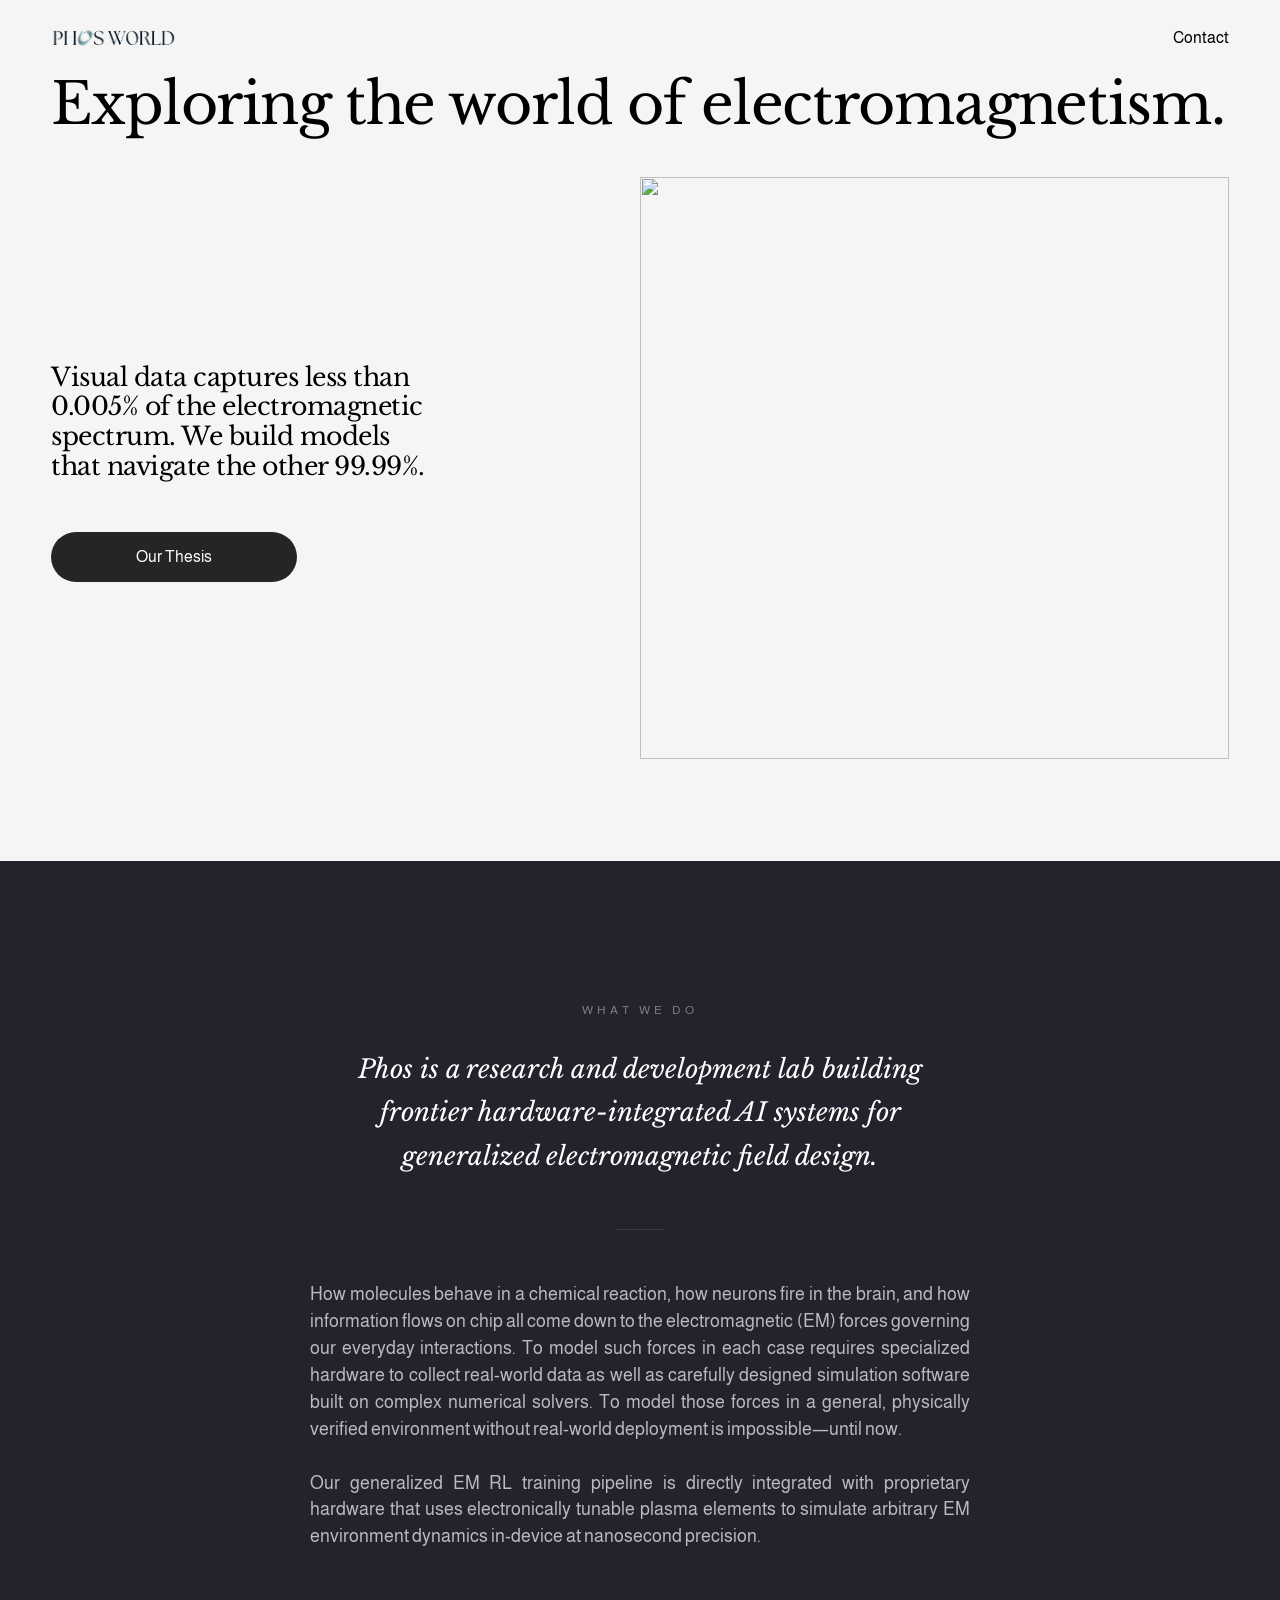
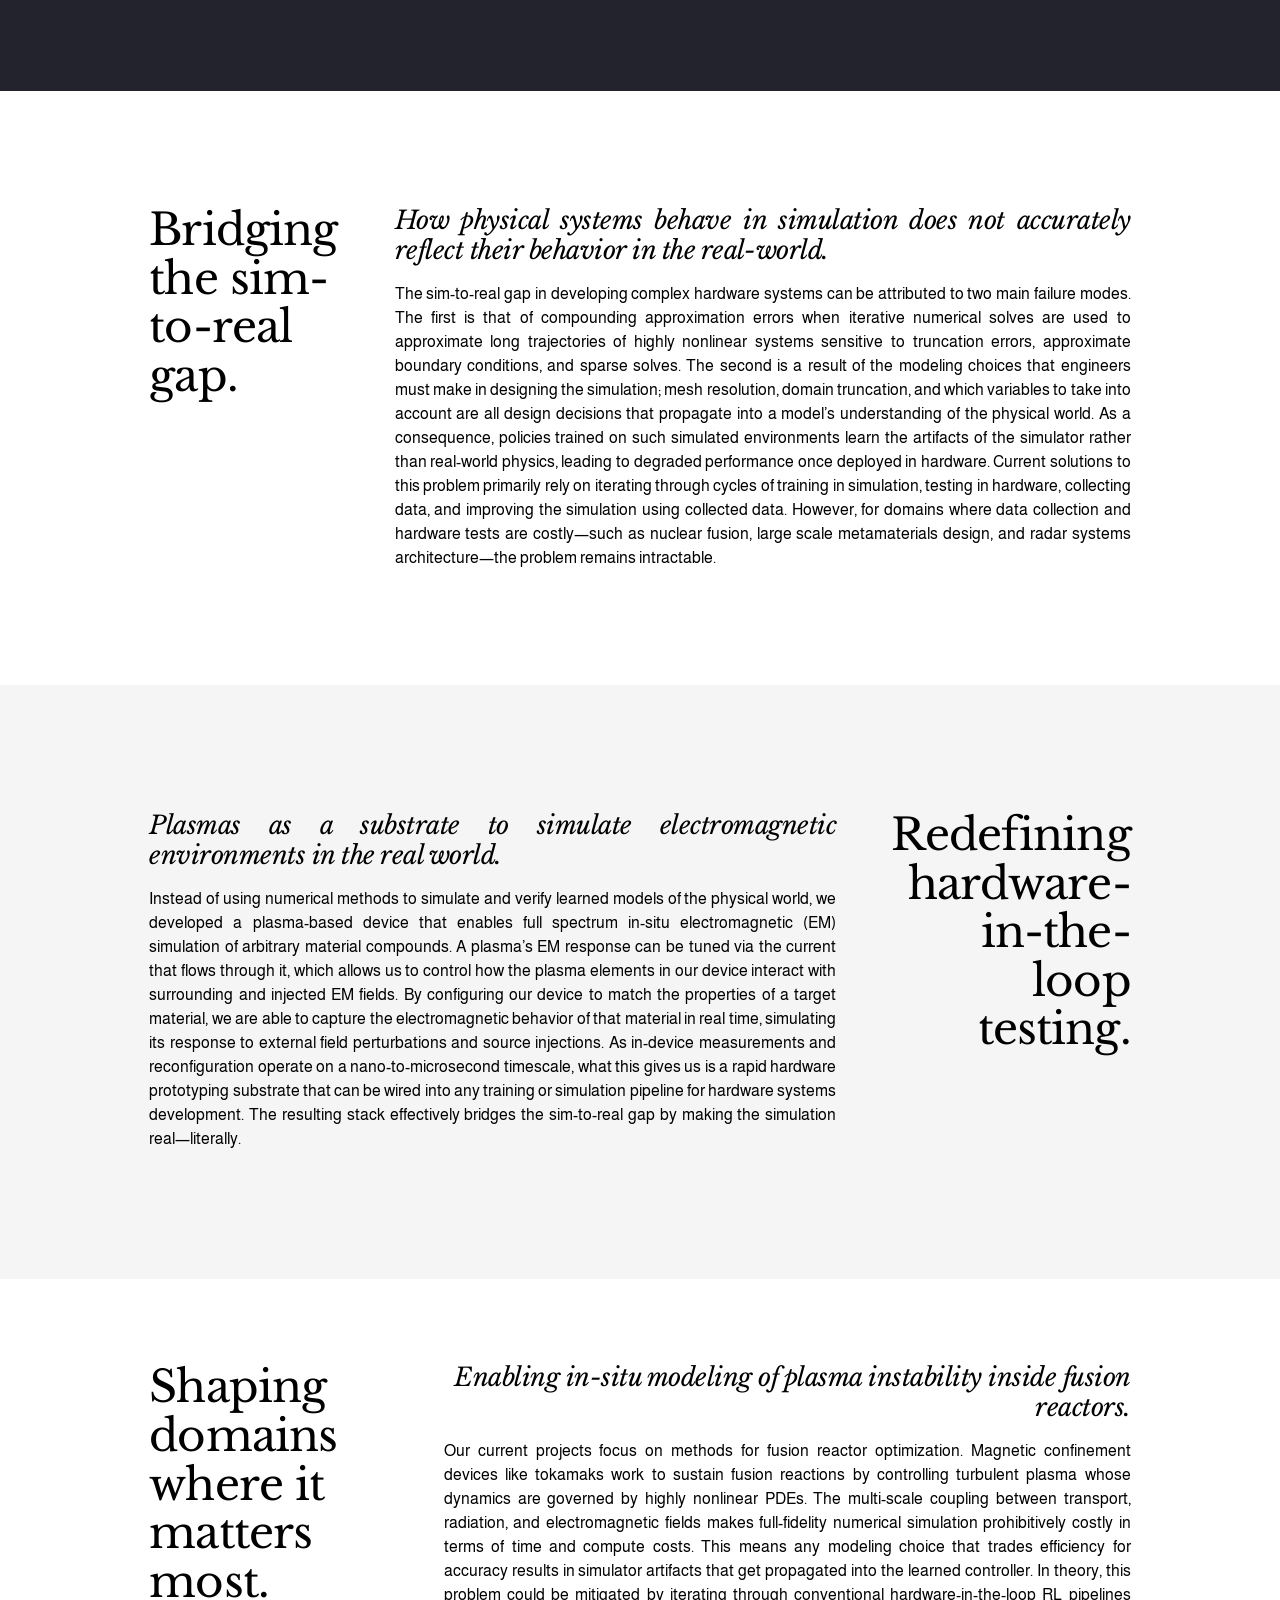
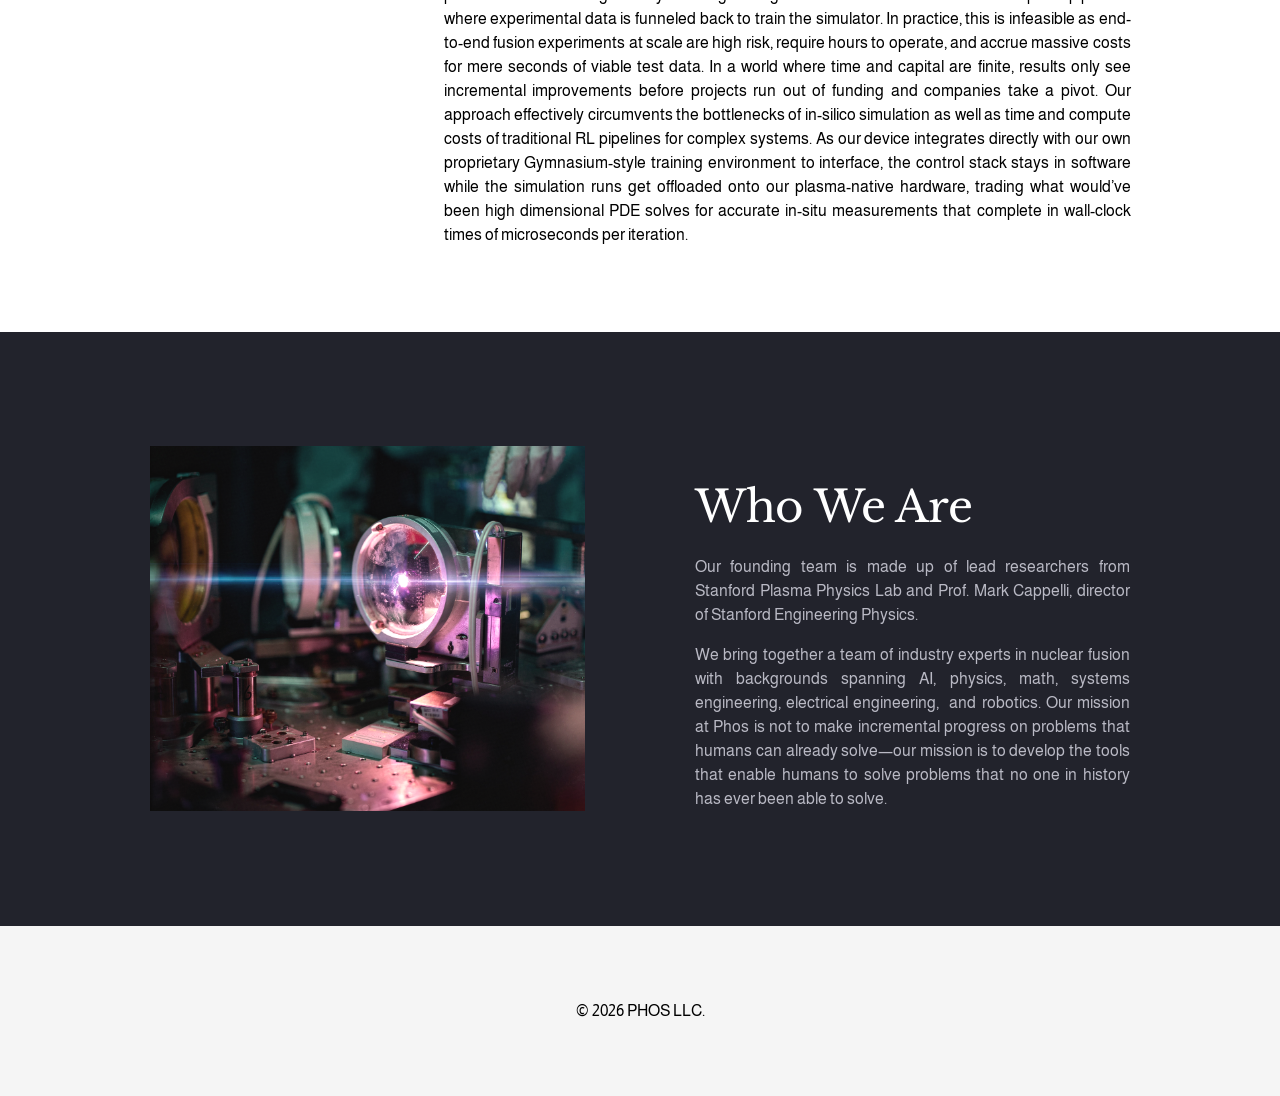
==== index.html @ 02552012 "Tweak statement copy: "...without real-world deployment is impossible" Co-Authored-By: Claude Opus 4" ====
<!doctype html>
<html xmlns:og="http://opengraphprotocol.org/schema/" xmlns:fb="http://www.facebook.com/2008/fbml" lang="en-US"  >
  <head>
    <meta http-equiv="X-UA-Compatible" content="IE=edge,chrome=1">
    <meta name="viewport" content="width=device-width, initial-scale=1">
    <!-- This is Squarespace. --><!-- llama-cyan-klzh -->
<base href="">
<meta charset="utf-8" />
<title>Phos World</title>
<meta http-equiv="Accept-CH" content="Sec-CH-UA-Platform-Version, Sec-CH-UA-Model" /><link rel="icon" type="image/x-icon" href="assets/favicon.ico"/>
<link rel="canonical" href="./"/>
<meta property="og:site_name" content="Phos World"/>
<meta property="og:title" content="Phos World"/>
<meta property="og:url" content="https://www.phosworld.com"/>
<meta property="og:type" content="website"/>
<meta property="og:image" content="assets/cinematic.png"/>
<meta property="og:image:width" content="1500"/>
<meta property="og:image:height" content="1500"/>
<meta itemprop="name" content="Phos World"/>
<meta itemprop="url" content="https://www.phosworld.com"/>
<meta itemprop="thumbnailUrl" content="assets/cinematic.png"/>
<link rel="image_src" href="assets/cinematic.png" />
<meta itemprop="image" content="assets/cinematic.png"/>
<meta name="twitter:title" content="Phos World"/>
<meta name="twitter:image" content="assets/cinematic.png"/>
<meta name="twitter:url" content="https://www.phosworld.com"/>
<meta name="twitter:card" content="summary"/>
<meta name="description" content="" />
<link rel="preconnect" href="https://images.squarespace-cdn.com">
<link rel="preconnect" href="https://fonts.gstatic.com" crossorigin>
<link rel="stylesheet" href="https://fonts.googleapis.com/css2?family=Almarai:ital,wght@0,400;0,700&family=Libre+Baskerville:ital,wght@0,400;0,700;1,400"><script type="text/javascript" crossorigin="anonymous" defer="true" nomodule="nomodule" src="og_assets/5f11a5_legacy.js"></script>
<script type="text/javascript" crossorigin="anonymous" defer="true" src="og_assets/60cc77_modern.js"></script>
<script data-name="static-context">Static = window.Static || {}; Static.SQUARESPACE_CONTEXT = {"betaFeatureFlags":["new_stacked_index","campaigns_discount_section_in_automations","enable_modernized_pdp_m3_fluid","override_block_styles","output_template_css_assets","contacts_and_campaigns_redesign","enable_form_submission_trigger","campaigns_thumbnail_layout","campaigns_import_discounts","commerce_product_payment_plan_editing","modernized-pdp-m2-enabled","i18n_beta_website_locales","enable_modernized_pdp_m3_layout_ux","campaigns_merch_state","supports_versioned_template_assets","campaigns_new_image_layout_picker","member_areas_feature","campaigns_discount_section_in_blasts","campaigns_table_v2","nested_categories","marketing_automations","marketing_landing_page","scripts_defer"],"facebookAppId":"314192535267336","facebookApiVersion":"v6.0","rollups":{"squarespace-announcement-bar":{"js":"//assets.squarespace.com/universal/scripts-compressed/announcement-bar-0d42d1862159c4e6-min.en-US.js"},"squarespace-audio-player":{"css":"//assets.squarespace.com/universal/styles-compressed/audio-player-b05f5197a871c566-min.en-US.css","js":"//assets.squarespace.com/universal/scripts-compressed/audio-player-5b804831f1e69672-min.en-US.js"},"squarespace-blog-collection-list":{"css":"//assets.squarespace.com/universal/styles-compressed/blog-collection-list-b4046463b72f34e2-min.en-US.css","js":"//assets.squarespace.com/universal/scripts-compressed/blog-collection-list-d5bd5d2a1524b858-min.en-US.js"},"squarespace-calendar-block-renderer":{"css":"//assets.squarespace.com/universal/styles-compressed/calendar-block-renderer-c3fef2a497c8e56b-min.en-US.css","js":"//assets.squarespace.com/universal/scripts-compressed/calendar-block-renderer-eb449d66ffd023be-min.en-US.js"},"squarespace-chartjs-helpers":{"css":"//assets.squarespace.com/universal/styles-compressed/chartjs-helpers-96b256171ee039c1-min.en-US.css","js":"//assets.squarespace.com/universal/scripts-compressed/chartjs-helpers-0f6610ea3f198027-min.en-US.js"},"squarespace-comments":{"css":"//assets.squarespace.com/universal/styles-compressed/comments-1909adba615d1267-min.en-US.css","js":"//assets.squarespace.com/universal/scripts-compressed/comments-22e133c4dc8842c4-min.en-US.js"},"squarespace-custom-css-popup":{"css":"//assets.squarespace.com/universal/styles-compressed/custom-css-popup-f387ac693a6f379a-min.en-US.css","js":"//assets.squarespace.com/universal/scripts-compressed/custom-css-popup-c462f0abc4c9779c-min.en-US.js"},"squarespace-dialog":{"css":"//assets.squarespace.com/universal/styles-compressed/dialog-86aacd645d83874c-min.en-US.css","js":"//assets.squarespace.com/universal/scripts-compressed/dialog-f53da749b97dee38-min.en-US.js"},"squarespace-events-collection":{"css":"//assets.squarespace.com/universal/styles-compressed/events-collection-c3fef2a497c8e56b-min.en-US.css","js":"//assets.squarespace.com/universal/scripts-compressed/events-collection-36e982b07d060c96-min.en-US.js"},"squarespace-form-rendering-utils":{"js":"//assets.squarespace.com/universal/scripts-compressed/form-rendering-utils-1239f63dd6098d64-min.en-US.js"},"squarespace-forms":{"css":"//assets.squarespace.com/universal/styles-compressed/forms-0afd3c6ac30bbab1-min.en-US.css","js":"//assets.squarespace.com/universal/scripts-compressed/forms-93a072eb173475ab-min.en-US.js"},"squarespace-gallery-collection-list":{"css":"//assets.squarespace.com/universal/styles-compressed/gallery-collection-list-b4046463b72f34e2-min.en-US.css","js":"//assets.squarespace.com/universal/scripts-compressed/gallery-collection-list-9f7aecddb0723bd7-min.en-US.js"},"squarespace-image-zoom":{"css":"//assets.squarespace.com/universal/styles-compressed/image-zoom-b4046463b72f34e2-min.en-US.css","js":"//assets.squarespace.com/universal/scripts-compressed/image-zoom-52dbe9048953f4ac-min.en-US.js"},"squarespace-pinterest":{"css":"//assets.squarespace.com/universal/styles-compressed/pinterest-b4046463b72f34e2-min.en-US.css","js":"//assets.squarespace.com/universal/scripts-compressed/pinterest-62ef3cd44d2c3736-min.en-US.js"},"squarespace-popup-overlay":{"css":"//assets.squarespace.com/universal/styles-compressed/popup-overlay-b742b752f5880972-min.en-US.css","js":"//assets.squarespace.com/universal/scripts-compressed/popup-overlay-b63a4b86cd036d89-min.en-US.js"},"squarespace-product-quick-view":{"css":"//assets.squarespace.com/universal/styles-compressed/product-quick-view-0afd3c6ac30bbab1-min.en-US.css","js":"//assets.squarespace.com/universal/scripts-compressed/product-quick-view-2b7547f1201e14b2-min.en-US.js"},"squarespace-products-collection-item-v2":{"css":"//assets.squarespace.com/universal/styles-compressed/products-collection-item-v2-b4046463b72f34e2-min.en-US.css","js":"//assets.squarespace.com/universal/scripts-compressed/products-collection-item-v2-c2ab0e31b1585540-min.en-US.js"},"squarespace-products-collection-list-v2":{"css":"//assets.squarespace.com/universal/styles-compressed/products-collection-list-v2-b4046463b72f34e2-min.en-US.css","js":"//assets.squarespace.com/universal/scripts-compressed/products-collection-list-v2-c476cb19fc080a16-min.en-US.js"},"squarespace-search-page":{"css":"//assets.squarespace.com/universal/styles-compressed/search-page-90a67fc09b9b32c6-min.en-US.css","js":"//assets.squarespace.com/universal/scripts-compressed/search-page-ceba448b3f1e31a7-min.en-US.js"},"squarespace-search-preview":{"js":"//assets.squarespace.com/universal/scripts-compressed/search-preview-5f4cebfd0bfdcca2-min.en-US.js"},"squarespace-simple-liking":{"css":"//assets.squarespace.com/universal/styles-compressed/simple-liking-701bf8bbc05ec6aa-min.en-US.css","js":"//assets.squarespace.com/universal/scripts-compressed/simple-liking-a5d16f553c1269c6-min.en-US.js"},"squarespace-social-buttons":{"css":"//assets.squarespace.com/universal/styles-compressed/social-buttons-95032e5fa98e47a5-min.en-US.css","js":"//assets.squarespace.com/universal/scripts-compressed/social-buttons-47746ee59e9cf20f-min.en-US.js"},"squarespace-tourdates":{"css":"//assets.squarespace.com/universal/styles-compressed/tourdates-b4046463b72f34e2-min.en-US.css","js":"//assets.squarespace.com/universal/scripts-compressed/tourdates-20b473f1d1e43c1d-min.en-US.js"},"squarespace-website-overlays-manager":{"css":"//assets.squarespace.com/universal/styles-compressed/website-overlays-manager-07ea5a4e004e6710-min.en-US.css","js":"//assets.squarespace.com/universal/scripts-compressed/website-overlays-manager-62ad7f8ae9b90855-min.en-US.js"}},"pageType":2,"website":{"id":"6a34a80e99bd3d599b54c30d","captchaSettings":{"enabledForDonations":false},"cloneable":false,"contentModifiedOn":1782079012964,"formattingLocale":"en-US","fullSiteTitle":"Phos World","identifier":"llama-cyan-klzh","imageMetadataProcessingEnabled":false,"isHstsEnabled":true,"language":"en-US","logoImageId":"6a353b0773c8a64efade1169","primaryDomain":"www.phosworld.com","screenshotId":"9b167dfc62d325448b135fd922f9571029bfd2f59dc93a48732e7221ba85e804","shareButtonOptions":{"4":true,"2":true,"7":true,"8":true,"3":true,"6":true,"1":true},"showOwnerLogin":false,"siteDescription":"","siteStatus":{},"siteTitle":"Phos World","socialLogoImageId":"6a3539f968f1d03a5ec38614","sslSetting":3,"timeZone":"America/Los_Angeles","translationLocale":"en-US","typekitId":"","websiteType":4,"statsMigrated":false,"authenticUrl":"https://www.phosworld.com","baseUrl":"https://www.phosworld.com","internalUrl":"https://llama-cyan-klzh.squarespace.com","logoImageUrl":"//images.squarespace-cdn.com/content/v1/6a34a80e99bd3d599b54c30d/1a18c941-f2e1-4333-9a94-024ac1251eae/PHOS_WORLD.png","machineTimeZoneOffset":-25200000,"socialLogoImageUrl":"//images.squarespace-cdn.com/content/v1/6a34a80e99bd3d599b54c30d/07d506e3-4d7d-4aef-8f4c-34c3ef1c7d5f/i-want-a-cinematic-max-854129426.png","timeZoneAbbr":"PDT","timeZoneOffset":-25200000},"websiteSettings":{"id":"6a34a80f99bd3d599b54c312","websiteId":"6a34a80e99bd3d599b54c30d","subjects":[],"country":"US","state":"CA","simpleLikingEnabled":true,"popupOverlaySettings":{"style":1,"enabledPages":[]},"commentLikesAllowed":true,"commentAnonAllowed":true,"commentThreaded":true,"commentApprovalRequired":false,"commentAvatarsOn":true,"commentSortType":2,"commentFlagThreshold":0,"commentFlagsAllowed":true,"commentEnableByDefault":true,"commentDisableAfterDaysDefault":0,"disqusShortname":"","commentsEnabled":false,"storeSettings":{"returnPolicy":null,"termsOfService":null,"privacyPolicy":null,"expressCheckout":false,"continueShoppingLinkUrl":"/","useLightCart":false,"showNoteField":false,"shippingCountryDefaultValue":"US","billToShippingDefaultValue":false,"showShippingPhoneNumber":true,"isShippingPhoneRequired":false,"showBillingPhoneNumber":true,"isBillingPhoneRequired":false,"currenciesSupported":["USD","CAD","GBP","AUD","EUR","CHF","NOK","SEK","DKK","NZD","SGD","MXN","HKD","CZK","ILS","MYR","RUB","PHP","PLN","THB","BRL","ARS","COP","IDR","INR","JPY","ZAR","KRW"],"defaultCurrency":"USD","selectedCurrency":"USD","measurementStandard":1,"showCustomCheckoutForm":false,"checkoutPageMarketingOptInEnabled":true,"enableMailingListOptInByDefault":false,"sameAsRetailLocation":false,"merchandisingSettings":{"scarcityEnabledOnProductItems":false,"scarcityEnabledOnProductBlocks":false,"scarcityMessageType":"DEFAULT_SCARCITY_MESSAGE","scarcityThreshold":10,"multipleQuantityAllowedForServices":true,"restockNotificationsEnabled":false,"restockNotificationsMailingListSignUpEnabled":false,"relatedProductsEnabled":false,"relatedProductsOrdering":"random","soldOutVariantsDropdownDisabled":false,"productComposerOptedIn":false,"productComposerABTestOptedOut":false,"productReviewsEnabled":false},"minimumOrderSubtotalEnabled":false,"minimumOrderSubtotal":{"currency":"USD","value":"0.00"},"addToCartConfirmationType":2,"isLive":false,"multipleQuantityAllowedForServices":true},"useEscapeKeyToLogin":false,"ssBadgeType":1,"ssBadgePosition":4,"ssBadgeVisibility":1,"ssBadgeDevices":1,"pinterestOverlayOptions":{"mode":"disabled"},"userAccountsSettings":{"loginAllowed":true,"signupAllowed":true}},"cookieSettings":{"isCookieBannerEnabled":false,"isRestrictiveCookiePolicyEnabled":false,"cookieBannerText":"","cookieBannerTheme":"","cookieBannerVariant":"","cookieBannerPosition":"","cookieBannerCtaVariant":"","cookieBannerCtaText":"","cookieBannerAcceptType":"OPT_IN","cookieBannerOptOutCtaText":"","cookieBannerHasOptOut":false,"cookieBannerHasManageCookies":true,"cookieBannerManageCookiesLabel":"","cookieBannerSavedPreferencesText":"","cookieBannerSavedPreferencesLayout":"PILL"},"websiteCloneable":false,"collection":{"title":"Home","id":"6a34a80f99bd3d599b54c348","fullUrl":"/","type":10,"permissionType":1},"subscribed":false,"appDomain":"squarespace.com","templateTweakable":true,"tweakJSON":{"form-use-theme-colors":"true","header-logo-height":"30px","header-mobile-logo-max-height":"20px","header-vert-padding":"1.8vw","header-width":"Full","maxPageWidth":"2000px","mobile-header-vert-padding":"6vw","pagePadding":"4vw","tweak-blog-alternating-side-by-side-image-aspect-ratio":"1:1 Square","tweak-blog-alternating-side-by-side-image-spacing":"6%","tweak-blog-alternating-side-by-side-meta-spacing":"20px","tweak-blog-alternating-side-by-side-primary-meta":"Categories","tweak-blog-alternating-side-by-side-read-more-spacing":"20px","tweak-blog-alternating-side-by-side-secondary-meta":"Date","tweak-blog-basic-grid-columns":"3","tweak-blog-basic-grid-image-aspect-ratio":"3:2 Standard","tweak-blog-basic-grid-image-spacing":"35px","tweak-blog-basic-grid-meta-spacing":"25px","tweak-blog-basic-grid-primary-meta":"Categories","tweak-blog-basic-grid-read-more-spacing":"20px","tweak-blog-basic-grid-secondary-meta":"Date","tweak-blog-item-custom-width":"50","tweak-blog-item-show-author-profile":"false","tweak-blog-item-width":"Medium","tweak-blog-masonry-columns":"2","tweak-blog-masonry-horizontal-spacing":"30px","tweak-blog-masonry-image-spacing":"20px","tweak-blog-masonry-meta-spacing":"20px","tweak-blog-masonry-primary-meta":"Categories","tweak-blog-masonry-read-more-spacing":"20px","tweak-blog-masonry-secondary-meta":"Date","tweak-blog-masonry-vertical-spacing":"30px","tweak-blog-side-by-side-image-aspect-ratio":"1:1 Square","tweak-blog-side-by-side-image-spacing":"6%","tweak-blog-side-by-side-meta-spacing":"20px","tweak-blog-side-by-side-primary-meta":"Categories","tweak-blog-side-by-side-read-more-spacing":"20px","tweak-blog-side-by-side-secondary-meta":"Date","tweak-blog-single-column-image-spacing":"50px","tweak-blog-single-column-meta-spacing":"30px","tweak-blog-single-column-primary-meta":"Categories","tweak-blog-single-column-read-more-spacing":"15px","tweak-blog-single-column-secondary-meta":"Date","tweak-events-stacked-show-thumbnails":"true","tweak-events-stacked-thumbnail-size":"3:2 Standard","tweak-fixed-header":"false","tweak-fixed-header-style":"Basic","tweak-global-animations-animation-curve":"ease","tweak-global-animations-animation-delay":"0.1s","tweak-global-animations-animation-duration":"0.1s","tweak-global-animations-animation-style":"fade","tweak-global-animations-animation-type":"none","tweak-global-animations-complexity-level":"detailed","tweak-global-animations-enabled":"false","tweak-portfolio-grid-basic-custom-height":"50","tweak-portfolio-grid-overlay-custom-height":"50","tweak-portfolio-hover-follow-acceleration":"10%","tweak-portfolio-hover-follow-animation-duration":"Fast","tweak-portfolio-hover-follow-animation-type":"Fade","tweak-portfolio-hover-follow-delimiter":"Bullet","tweak-portfolio-hover-follow-front":"false","tweak-portfolio-hover-follow-layout":"Inline","tweak-portfolio-hover-follow-size":"50","tweak-portfolio-hover-follow-text-spacing-x":"1.5","tweak-portfolio-hover-follow-text-spacing-y":"1.5","tweak-portfolio-hover-static-animation-duration":"Fast","tweak-portfolio-hover-static-animation-type":"Fade","tweak-portfolio-hover-static-delimiter":"Hyphen","tweak-portfolio-hover-static-front":"true","tweak-portfolio-hover-static-layout":"Inline","tweak-portfolio-hover-static-size":"50","tweak-portfolio-hover-static-text-spacing-x":"1.5","tweak-portfolio-hover-static-text-spacing-y":"1.5","tweak-portfolio-index-background-animation-duration":"Medium","tweak-portfolio-index-background-animation-type":"Fade","tweak-portfolio-index-background-custom-height":"50","tweak-portfolio-index-background-delimiter":"None","tweak-portfolio-index-background-height":"Large","tweak-portfolio-index-background-horizontal-alignment":"Center","tweak-portfolio-index-background-link-format":"Stacked","tweak-portfolio-index-background-persist":"false","tweak-portfolio-index-background-vertical-alignment":"Middle","tweak-portfolio-index-background-width":"Full","tweak-transparent-header":"false"},"templateId":"5c5a519771c10ba3470d8101","templateVersion":"7.1","pageFeatures":[1,2,4],"gmRenderKey":"QUl6YVN5Q0JUUk9xNkx1dkZfSUUxcjQ2LVQ0QWVUU1YtMGQ3bXk4","templateScriptsRootUrl":"https://static1.squarespace.com/static/vta/5c5a519771c10ba3470d8101/scripts/","impersonatedSession":false,"tzData":{"zones":[[-480,"US","P%sT",null]],"rules":{"US":[[1967,2006,null,"Oct","lastSun","2:00","0","S"],[1987,2006,null,"Apr","Sun>=1","2:00","1:00","D"],[2007,"max",null,"Mar","Sun>=8","2:00","1:00","D"],[2007,"max",null,"Nov","Sun>=1","2:00","0","S"]]}},"showAnnouncementBar":false,"recaptchaEnterpriseContext":{"recaptchaEnterpriseSiteKey":"6LdDFQwjAAAAAPigEvvPgEVbb7QBm-TkVJdDTlAv"},"i18nContext":{"timeZoneData":{"id":"America/Los_Angeles","name":"Pacific Time"}},"env":"PRODUCTION","visitorFormContext":{"formFieldFormats":{"countries":[{"name":"Afghanistan","code":"AF","phoneCode":"+93"},{"name":"\u00C5land Islands","code":"AX","phoneCode":"+358"},{"name":"Albania","code":"AL","phoneCode":"+355"},{"name":"Algeria","code":"DZ","phoneCode":"+213"},{"name":"American Samoa","code":"AS","phoneCode":"+1"},{"name":"Andorra","code":"AD","phoneCode":"+376"},{"name":"Angola","code":"AO","phoneCode":"+244"},{"name":"Anguilla","code":"AI","phoneCode":"+1"},{"name":"Antigua & Barbuda","code":"AG","phoneCode":"+1"},{"name":"Argentina","code":"AR","phoneCode":"+54"},{"name":"Armenia","code":"AM","phoneCode":"+374"},{"name":"Aruba","code":"AW","phoneCode":"+297"},{"name":"Ascension Island","code":"AC","phoneCode":"+247"},{"name":"Australia","code":"AU","phoneCode":"+61"},{"name":"Austria","code":"AT","phoneCode":"+43"},{"name":"Azerbaijan","code":"AZ","phoneCode":"+994"},{"name":"Bahamas","code":"BS","phoneCode":"+1"},{"name":"Bahrain","code":"BH","phoneCode":"+973"},{"name":"Bangladesh","code":"BD","phoneCode":"+880"},{"name":"Barbados","code":"BB","phoneCode":"+1"},{"name":"Belarus","code":"BY","phoneCode":"+375"},{"name":"Belgium","code":"BE","phoneCode":"+32"},{"name":"Belize","code":"BZ","phoneCode":"+501"},{"name":"Benin","code":"BJ","phoneCode":"+229"},{"name":"Bermuda","code":"BM","phoneCode":"+1"},{"name":"Bhutan","code":"BT","phoneCode":"+975"},{"name":"Bolivia","code":"BO","phoneCode":"+591"},{"name":"Bosnia & Herzegovina","code":"BA","phoneCode":"+387"},{"name":"Botswana","code":"BW","phoneCode":"+267"},{"name":"Brazil","code":"BR","phoneCode":"+55"},{"name":"British Indian Ocean Territory","code":"IO","phoneCode":"+246"},{"name":"British Virgin Islands","code":"VG","phoneCode":"+1"},{"name":"Brunei","code":"BN","phoneCode":"+673"},{"name":"Bulgaria","code":"BG","phoneCode":"+359"},{"name":"Burkina Faso","code":"BF","phoneCode":"+226"},{"name":"Burundi","code":"BI","phoneCode":"+257"},{"name":"Cambodia","code":"KH","phoneCode":"+855"},{"name":"Cameroon","code":"CM","phoneCode":"+237"},{"name":"Canada","code":"CA","phoneCode":"+1"},{"name":"Cape Verde","code":"CV","phoneCode":"+238"},{"name":"Caribbean Netherlands","code":"BQ","phoneCode":"+599"},{"name":"Cayman Islands","code":"KY","phoneCode":"+1"},{"name":"Central African Republic","code":"CF","phoneCode":"+236"},{"name":"Chad","code":"TD","phoneCode":"+235"},{"name":"Chile","code":"CL","phoneCode":"+56"},{"name":"China","code":"CN","phoneCode":"+86"},{"name":"Christmas Island","code":"CX","phoneCode":"+61"},{"name":"Cocos (Keeling) Islands","code":"CC","phoneCode":"+61"},{"name":"Colombia","code":"CO","phoneCode":"+57"},{"name":"Comoros","code":"KM","phoneCode":"+269"},{"name":"Congo - Brazzaville","code":"CG","phoneCode":"+242"},{"name":"Congo - Kinshasa","code":"CD","phoneCode":"+243"},{"name":"Cook Islands","code":"CK","phoneCode":"+682"},{"name":"Costa Rica","code":"CR","phoneCode":"+506"},{"name":"C\u00F4te d\u2019Ivoire","code":"CI","phoneCode":"+225"},{"name":"Croatia","code":"HR","phoneCode":"+385"},{"name":"Cuba","code":"CU","phoneCode":"+53"},{"name":"Cura\u00E7ao","code":"CW","phoneCode":"+599"},{"name":"Cyprus","code":"CY","phoneCode":"+357"},{"name":"Czechia","code":"CZ","phoneCode":"+420"},{"name":"Denmark","code":"DK","phoneCode":"+45"},{"name":"Djibouti","code":"DJ","phoneCode":"+253"},{"name":"Dominica","code":"DM","phoneCode":"+1"},{"name":"Dominican Republic","code":"DO","phoneCode":"+1"},{"name":"Ecuador","code":"EC","phoneCode":"+593"},{"name":"Egypt","code":"EG","phoneCode":"+20"},{"name":"El Salvador","code":"SV","phoneCode":"+503"},{"name":"Equatorial Guinea","code":"GQ","phoneCode":"+240"},{"name":"Eritrea","code":"ER","phoneCode":"+291"},{"name":"Estonia","code":"EE","phoneCode":"+372"},{"name":"Eswatini","code":"SZ","phoneCode":"+268"},{"name":"Ethiopia","code":"ET","phoneCode":"+251"},{"name":"Falkland Islands","code":"FK","phoneCode":"+500"},{"name":"Faroe Islands","code":"FO","phoneCode":"+298"},{"name":"Fiji","code":"FJ","phoneCode":"+679"},{"name":"Finland","code":"FI","phoneCode":"+358"},{"name":"France","code":"FR","phoneCode":"+33"},{"name":"French Guiana","code":"GF","phoneCode":"+594"},{"name":"French Polynesia","code":"PF","phoneCode":"+689"},{"name":"Gabon","code":"GA","phoneCode":"+241"},{"name":"Gambia","code":"GM","phoneCode":"+220"},{"name":"Georgia","code":"GE","phoneCode":"+995"},{"name":"Germany","code":"DE","phoneCode":"+49"},{"name":"Ghana","code":"GH","phoneCode":"+233"},{"name":"Gibraltar","code":"GI","phoneCode":"+350"},{"name":"Greece","code":"GR","phoneCode":"+30"},{"name":"Greenland","code":"GL","phoneCode":"+299"},{"name":"Grenada","code":"GD","phoneCode":"+1"},{"name":"Guadeloupe","code":"GP","phoneCode":"+590"},{"name":"Guam","code":"GU","phoneCode":"+1"},{"name":"Guatemala","code":"GT","phoneCode":"+502"},{"name":"Guernsey","code":"GG","phoneCode":"+44"},{"name":"Guinea","code":"GN","phoneCode":"+224"},{"name":"Guinea-Bissau","code":"GW","phoneCode":"+245"},{"name":"Guyana","code":"GY","phoneCode":"+592"},{"name":"Haiti","code":"HT","phoneCode":"+509"},{"name":"Honduras","code":"HN","phoneCode":"+504"},{"name":"Hong Kong SAR China","code":"HK","phoneCode":"+852"},{"name":"Hungary","code":"HU","phoneCode":"+36"},{"name":"Iceland","code":"IS","phoneCode":"+354"},{"name":"India","code":"IN","phoneCode":"+91"},{"name":"Indonesia","code":"ID","phoneCode":"+62"},{"name":"Iran","code":"IR","phoneCode":"+98"},{"name":"Iraq","code":"IQ","phoneCode":"+964"},{"name":"Ireland","code":"IE","phoneCode":"+353"},{"name":"Isle of Man","code":"IM","phoneCode":"+44"},{"name":"Israel","code":"IL","phoneCode":"+972"},{"name":"Italy","code":"IT","phoneCode":"+39"},{"name":"Jamaica","code":"JM","phoneCode":"+1"},{"name":"Japan","code":"JP","phoneCode":"+81"},{"name":"Jersey","code":"JE","phoneCode":"+44"},{"name":"Jordan","code":"JO","phoneCode":"+962"},{"name":"Kazakhstan","code":"KZ","phoneCode":"+7"},{"name":"Kenya","code":"KE","phoneCode":"+254"},{"name":"Kiribati","code":"KI","phoneCode":"+686"},{"name":"Kosovo","code":"XK","phoneCode":"+383"},{"name":"Kuwait","code":"KW","phoneCode":"+965"},{"name":"Kyrgyzstan","code":"KG","phoneCode":"+996"},{"name":"Laos","code":"LA","phoneCode":"+856"},{"name":"Latvia","code":"LV","phoneCode":"+371"},{"name":"Lebanon","code":"LB","phoneCode":"+961"},{"name":"Lesotho","code":"LS","phoneCode":"+266"},{"name":"Liberia","code":"LR","phoneCode":"+231"},{"name":"Libya","code":"LY","phoneCode":"+218"},{"name":"Liechtenstein","code":"LI","phoneCode":"+423"},{"name":"Lithuania","code":"LT","phoneCode":"+370"},{"name":"Luxembourg","code":"LU","phoneCode":"+352"},{"name":"Macao SAR China","code":"MO","phoneCode":"+853"},{"name":"Madagascar","code":"MG","phoneCode":"+261"},{"name":"Malawi","code":"MW","phoneCode":"+265"},{"name":"Malaysia","code":"MY","phoneCode":"+60"},{"name":"Maldives","code":"MV","phoneCode":"+960"},{"name":"Mali","code":"ML","phoneCode":"+223"},{"name":"Malta","code":"MT","phoneCode":"+356"},{"name":"Marshall Islands","code":"MH","phoneCode":"+692"},{"name":"Martinique","code":"MQ","phoneCode":"+596"},{"name":"Mauritania","code":"MR","phoneCode":"+222"},{"name":"Mauritius","code":"MU","phoneCode":"+230"},{"name":"Mayotte","code":"YT","phoneCode":"+262"},{"name":"Mexico","code":"MX","phoneCode":"+52"},{"name":"Micronesia","code":"FM","phoneCode":"+691"},{"name":"Moldova","code":"MD","phoneCode":"+373"},{"name":"Monaco","code":"MC","phoneCode":"+377"},{"name":"Mongolia","code":"MN","phoneCode":"+976"},{"name":"Montenegro","code":"ME","phoneCode":"+382"},{"name":"Montserrat","code":"MS","phoneCode":"+1"},{"name":"Morocco","code":"MA","phoneCode":"+212"},{"name":"Mozambique","code":"MZ","phoneCode":"+258"},{"name":"Myanmar (Burma)","code":"MM","phoneCode":"+95"},{"name":"Namibia","code":"NA","phoneCode":"+264"},{"name":"Nauru","code":"NR","phoneCode":"+674"},{"name":"Nepal","code":"NP","phoneCode":"+977"},{"name":"Netherlands","code":"NL","phoneCode":"+31"},{"name":"New Caledonia","code":"NC","phoneCode":"+687"},{"name":"New Zealand","code":"NZ","phoneCode":"+64"},{"name":"Nicaragua","code":"NI","phoneCode":"+505"},{"name":"Niger","code":"NE","phoneCode":"+227"},{"name":"Nigeria","code":"NG","phoneCode":"+234"},{"name":"Niue","code":"NU","phoneCode":"+683"},{"name":"Norfolk Island","code":"NF","phoneCode":"+672"},{"name":"Northern Mariana Islands","code":"MP","phoneCode":"+1"},{"name":"North Korea","code":"KP","phoneCode":"+850"},{"name":"North Macedonia","code":"MK","phoneCode":"+389"},{"name":"Norway","code":"NO","phoneCode":"+47"},{"name":"Oman","code":"OM","phoneCode":"+968"},{"name":"Pakistan","code":"PK","phoneCode":"+92"},{"name":"Palau","code":"PW","phoneCode":"+680"},{"name":"Palestinian Territories","code":"PS","phoneCode":"+970"},{"name":"Panama","code":"PA","phoneCode":"+507"},{"name":"Papua New Guinea","code":"PG","phoneCode":"+675"},{"name":"Paraguay","code":"PY","phoneCode":"+595"},{"name":"Peru","code":"PE","phoneCode":"+51"},{"name":"Philippines","code":"PH","phoneCode":"+63"},{"name":"Poland","code":"PL","phoneCode":"+48"},{"name":"Portugal","code":"PT","phoneCode":"+351"},{"name":"Puerto Rico","code":"PR","phoneCode":"+1"},{"name":"Qatar","code":"QA","phoneCode":"+974"},{"name":"R\u00E9union","code":"RE","phoneCode":"+262"},{"name":"Romania","code":"RO","phoneCode":"+40"},{"name":"Russia","code":"RU","phoneCode":"+7"},{"name":"Rwanda","code":"RW","phoneCode":"+250"},{"name":"Samoa","code":"WS","phoneCode":"+685"},{"name":"San Marino","code":"SM","phoneCode":"+378"},{"name":"S\u00E3o Tom\u00E9 & Pr\u00EDncipe","code":"ST","phoneCode":"+239"},{"name":"Saudi Arabia","code":"SA","phoneCode":"+966"},{"name":"Senegal","code":"SN","phoneCode":"+221"},{"name":"Serbia","code":"RS","phoneCode":"+381"},{"name":"Seychelles","code":"SC","phoneCode":"+248"},{"name":"Sierra Leone","code":"SL","phoneCode":"+232"},{"name":"Singapore","code":"SG","phoneCode":"+65"},{"name":"Sint Maarten","code":"SX","phoneCode":"+1"},{"name":"Slovakia","code":"SK","phoneCode":"+421"},{"name":"Slovenia","code":"SI","phoneCode":"+386"},{"name":"Solomon Islands","code":"SB","phoneCode":"+677"},{"name":"Somalia","code":"SO","phoneCode":"+252"},{"name":"South Africa","code":"ZA","phoneCode":"+27"},{"name":"South Korea","code":"KR","phoneCode":"+82"},{"name":"South Sudan","code":"SS","phoneCode":"+211"},{"name":"Spain","code":"ES","phoneCode":"+34"},{"name":"Sri Lanka","code":"LK","phoneCode":"+94"},{"name":"St. Barth\u00E9lemy","code":"BL","phoneCode":"+590"},{"name":"St. Helena","code":"SH","phoneCode":"+290"},{"name":"St. Kitts & Nevis","code":"KN","phoneCode":"+1"},{"name":"St. Lucia","code":"LC","phoneCode":"+1"},{"name":"St. Martin","code":"MF","phoneCode":"+590"},{"name":"St. Pierre & Miquelon","code":"PM","phoneCode":"+508"},{"name":"St. Vincent & Grenadines","code":"VC","phoneCode":"+1"},{"name":"Sudan","code":"SD","phoneCode":"+249"},{"name":"Suriname","code":"SR","phoneCode":"+597"},{"name":"Svalbard & Jan Mayen","code":"SJ","phoneCode":"+47"},{"name":"Sweden","code":"SE","phoneCode":"+46"},{"name":"Switzerland","code":"CH","phoneCode":"+41"},{"name":"Syria","code":"SY","phoneCode":"+963"},{"name":"Taiwan","code":"TW","phoneCode":"+886"},{"name":"Tajikistan","code":"TJ","phoneCode":"+992"},{"name":"Tanzania","code":"TZ","phoneCode":"+255"},{"name":"Thailand","code":"TH","phoneCode":"+66"},{"name":"Timor-Leste","code":"TL","phoneCode":"+670"},{"name":"Togo","code":"TG","phoneCode":"+228"},{"name":"Tokelau","code":"TK","phoneCode":"+690"},{"name":"Tonga","code":"TO","phoneCode":"+676"},{"name":"Trinidad & Tobago","code":"TT","phoneCode":"+1"},{"name":"Tristan da Cunha","code":"TA","phoneCode":"+290"},{"name":"Tunisia","code":"TN","phoneCode":"+216"},{"name":"T\u00FCrkiye","code":"TR","phoneCode":"+90"},{"name":"Turkmenistan","code":"TM","phoneCode":"+993"},{"name":"Turks & Caicos Islands","code":"TC","phoneCode":"+1"},{"name":"Tuvalu","code":"TV","phoneCode":"+688"},{"name":"U.S. Virgin Islands","code":"VI","phoneCode":"+1"},{"name":"Uganda","code":"UG","phoneCode":"+256"},{"name":"Ukraine","code":"UA","phoneCode":"+380"},{"name":"United Arab Emirates","code":"AE","phoneCode":"+971"},{"name":"United Kingdom","code":"GB","phoneCode":"+44"},{"name":"United States","code":"US","phoneCode":"+1"},{"name":"Uruguay","code":"UY","phoneCode":"+598"},{"name":"Uzbekistan","code":"UZ","phoneCode":"+998"},{"name":"Vanuatu","code":"VU","phoneCode":"+678"},{"name":"Vatican City","code":"VA","phoneCode":"+39"},{"name":"Venezuela","code":"VE","phoneCode":"+58"},{"name":"Vietnam","code":"VN","phoneCode":"+84"},{"name":"Wallis & Futuna","code":"WF","phoneCode":"+681"},{"name":"Western Sahara","code":"EH","phoneCode":"+212"},{"name":"Yemen","code":"YE","phoneCode":"+967"},{"name":"Zambia","code":"ZM","phoneCode":"+260"},{"name":"Zimbabwe","code":"ZW","phoneCode":"+263"}],"initialPhoneFormat":{"id":0,"type":"PHONE_NUMBER","country":"US","labelLocale":"en-US","fields":[{"type":"SEPARATOR","label":"(","identifier":"LeftParen","length":0,"required":false,"metadata":{}},{"type":"FIELD","label":"1","identifier":"1","length":3,"required":false,"metadata":{}},{"type":"SEPARATOR","label":")","identifier":"RightParen","length":0,"required":false,"metadata":{}},{"type":"SEPARATOR","label":" ","identifier":"Space","length":0,"required":false,"metadata":{}},{"type":"FIELD","label":"2","identifier":"2","length":3,"required":false,"metadata":{}},{"type":"SEPARATOR","label":"-","identifier":"Dash","length":0,"required":false,"metadata":{}},{"type":"FIELD","label":"3","identifier":"3","length":14,"required":false,"metadata":{}}]},"initialNameOrder":"GIVEN_FIRST","initialAddressFormat":{"id":0,"type":"ADDRESS","country":"US","labelLocale":"en","fields":[{"type":"FIELD","label":"Address Line 1","identifier":"Line1","length":0,"required":true,"metadata":{"autocomplete":"address-line1"}},{"type":"SEPARATOR","label":"\n","identifier":"Newline","length":0,"required":false,"metadata":{}},{"type":"FIELD","label":"Address Line 2","identifier":"Line2","length":0,"required":false,"metadata":{"autocomplete":"address-line2"}},{"type":"SEPARATOR","label":"\n","identifier":"Newline","length":0,"required":false,"metadata":{}},{"type":"FIELD","label":"City","identifier":"City","length":0,"required":true,"metadata":{"autocomplete":"address-level2"}},{"type":"SEPARATOR","label":",","identifier":"Comma","length":0,"required":false,"metadata":{}},{"type":"SEPARATOR","label":" ","identifier":"Space","length":0,"required":false,"metadata":{}},{"type":"FIELD","label":"State","identifier":"State","length":0,"required":true,"metadata":{"autocomplete":"address-level1"}},{"type":"SEPARATOR","label":" ","identifier":"Space","length":0,"required":false,"metadata":{}},{"type":"FIELD","label":"ZIP Code","identifier":"Zip","length":0,"required":true,"metadata":{"autocomplete":"postal-code"}}]}},"localizedStrings":{"validation":{"noValidSelection":"A valid selection must be made.","invalidUrl":"Must be a valid URL.","stringTooLong":"Value should have a length no longer than {0}.","containsInvalidKey":"{0} contains an invalid key.","invalidTwitterUsername":"Must be a valid Twitter username.","valueOutsideRange":"Value must be in the range {0} to {1}.","invalidPassword":"Passwords should not contain whitespace.","missingRequiredSubfields":"{0} is missing required subfields: {1}","invalidCurrency":"Currency value should be formatted like 1234 or 123.99.","invalidMapSize":"Value should contain exactly {0} elements.","subfieldsRequired":"All fields in {0} are required.","formSubmissionFailed":"Form submission failed. Review the following information: {0}.","invalidCountryCode":"Country code should have an optional plus and up to 4 digits.","invalidDate":"This is not a real date.","required":"{0} is required.","invalidStringLength":"Value should be {0} characters long.","invalidEmail":"Email addresses should follow the format user@domain.com.","invalidListLength":"Value should be {0} elements long.","allEmpty":"Please fill out at least one form field.","missingRequiredQuestion":"Missing a required question.","invalidQuestion":"Contained an invalid question.","captchaFailure":"Captcha validation failed. Please try again.","stringTooShort":"Value should have a length of at least {0}.","invalid":"{0} is not valid.","formErrors":"Form Errors","containsInvalidValue":"{0} contains an invalid value.","invalidUnsignedNumber":"Numbers must contain only digits and no other characters.","invalidName":"Valid names contain only letters, numbers, spaces, ', or - characters."},"submit":"Submit","status":{"title":"{@} Block","learnMore":"Learn more"},"name":{"firstName":"First Name","lastName":"Last Name"},"lightbox":{"openForm":"Open Form"},"likert":{"agree":"Agree","stronglyDisagree":"Strongly Disagree","disagree":"Disagree","stronglyAgree":"Strongly Agree","neutral":"Neutral"},"time":{"am":"AM","second":"Second","pm":"PM","minute":"Minute","amPm":"AM/PM","hour":"Hour"},"notFound":"Form not found.","date":{"yyyy":"YYYY","year":"Year","mm":"MM","day":"Day","month":"Month","dd":"DD"},"phone":{"country":"Country","number":"Number","prefix":"Prefix","areaCode":"Area Code","line":"Line"},"submitError":"Unable to submit form. Please try again later.","address":{"stateProvince":"State/Province","country":"Country","zipPostalCode":"Zip/Postal Code","address2":"Address 2","address1":"Address 1","city":"City"},"email":{"signUp":"Sign up for news and updates"},"required":"(required)","invalidData":"Invalid form data."}}};</script><script type="text/javascript">SQUARESPACE_ROLLUPS = {};</script>
<script>(function(rollups, name) { if (!rollups[name]) { rollups[name] = {}; } rollups[name].js = ["og_assets/284318_visitor-site-error-reporter-fdfb276a20173335-min.en-US.js"]; })(SQUARESPACE_ROLLUPS, 'squarespace-visitor_site_error_reporter');</script>
<script crossorigin="anonymous" src="og_assets/284318_visitor-site-error-reporter-fdfb276a20173335-min.en-US.js" defer ></script><script>(function(rollups, name) { if (!rollups[name]) { rollups[name] = {}; } rollups[name].js = ["og_assets/7adfc4_extract-css-runtime-a20a96f6d2e3d848-min.en-US.js"]; })(SQUARESPACE_ROLLUPS, 'squarespace-extract_css_runtime');</script>
<script crossorigin="anonymous" src="og_assets/7adfc4_extract-css-runtime-a20a96f6d2e3d848-min.en-US.js" defer ></script><script>(function(rollups, name) { if (!rollups[name]) { rollups[name] = {}; } rollups[name].js = ["og_assets/e199bd_extract-css-moment-js-vendor-bdf89e58ccd909c7-min.en-US.js"]; })(SQUARESPACE_ROLLUPS, 'squarespace-extract_css_moment_js_vendor');</script>
<script crossorigin="anonymous" src="og_assets/e199bd_extract-css-moment-js-vendor-bdf89e58ccd909c7-min.en-US.js" defer ></script><script>(function(rollups, name) { if (!rollups[name]) { rollups[name] = {}; } rollups[name].js = ["og_assets/809f1c_cldr-resource-pack-7809c22ce1c64b20-min.en-US.js"]; })(SQUARESPACE_ROLLUPS, 'squarespace-cldr_resource_pack');</script>
<script crossorigin="anonymous" src="og_assets/809f1c_cldr-resource-pack-7809c22ce1c64b20-min.en-US.js" defer ></script><script>(function(rollups, name) { if (!rollups[name]) { rollups[name] = {}; } rollups[name].js = ["og_assets/c3c44b_common-vendors-stable-219c33e5378d8300-min.en-US.js"]; })(SQUARESPACE_ROLLUPS, 'squarespace-common_vendors_stable');</script>
<script crossorigin="anonymous" src="og_assets/c3c44b_common-vendors-stable-219c33e5378d8300-min.en-US.js" defer ></script><script>(function(rollups, name) { if (!rollups[name]) { rollups[name] = {}; } rollups[name].js = ["og_assets/5fbb0d_common-vendors-f006011644dd19e2-min.en-US.js"]; })(SQUARESPACE_ROLLUPS, 'squarespace-common_vendors');</script>
<script crossorigin="anonymous" src="og_assets/5fbb0d_common-vendors-f006011644dd19e2-min.en-US.js" defer ></script><script>(function(rollups, name) { if (!rollups[name]) { rollups[name] = {}; } rollups[name].js = ["og_assets/0abf66_common-785314f42539b9b4-min.en-US.js"]; })(SQUARESPACE_ROLLUPS, 'squarespace-common');</script>
<script crossorigin="anonymous" src="og_assets/0abf66_common-785314f42539b9b4-min.en-US.js" defer ></script><script>(function(rollups, name) { if (!rollups[name]) { rollups[name] = {}; } rollups[name].js = ["og_assets/058eec_user-account-core-cdcb7cd486d6c77e-min.en-US.js"]; })(SQUARESPACE_ROLLUPS, 'squarespace-user_account_core');</script>
<script crossorigin="anonymous" src="og_assets/058eec_user-account-core-cdcb7cd486d6c77e-min.en-US.js" defer ></script><script>(function(rollups, name) { if (!rollups[name]) { rollups[name] = {}; } rollups[name].css = ["og_assets/9e0e1e_user-account-core-307d50f196c01a72-min.en-US.css"]; })(SQUARESPACE_ROLLUPS, 'squarespace-user_account_core');</script>
<link rel="stylesheet" type="text/css" href="og_assets/9e0e1e_user-account-core-307d50f196c01a72-min.en-US.css"><script>(function(rollups, name) { if (!rollups[name]) { rollups[name] = {}; } rollups[name].js = ["og_assets/de84e7_performance-ebdd8dedee2a8a9a-min.en-US.js"]; })(SQUARESPACE_ROLLUPS, 'squarespace-performance');</script>
<script crossorigin="anonymous" src="og_assets/de84e7_performance-ebdd8dedee2a8a9a-min.en-US.js" defer ></script><link rel="stylesheet" type="text/css" href="og_assets/3d95a1_website.components.imageFluid.styles.css"/><link rel="stylesheet" type="text/css" href="og_assets/025ad6_website.components.socialLinks.styles.css"/><link rel="stylesheet" type="text/css" href="og_assets/4ad94e_website.components.html.styles.css"/><link rel="stylesheet" type="text/css" href="og_assets/995530_website.components.button.styles.css"/><script defer src="og_assets/fcadbb_9882.js"></script><script defer src="og_assets/2f9f99_image-effect-refracted-circles.js"></script><script defer src="og_assets/48554d_8018.js"></script><script defer src="og_assets/0c656f_website.components.imageFluid.shared.constants.js"></script><script defer src="og_assets/28a0e7_website.components.html.visitor.js"></script><script defer src="og_assets/a0a1e3_website.components.button.visitor.js"></script><script defer src="og_assets/2d3860_image-effect-refracted-lines.js"></script><script defer src="og_assets/375c7a_website.components.imageFluid.visitor.js"></script><script defer src="og_assets/d80d68_image-effect-liquid.js"></script><script defer src="og_assets/706fc1_748.js"></script><script defer src="og_assets/9abf53_image-effect-film-grain.js"></script><script defer src="og_assets/c7d174_image-effect-parallax.js"></script><script defer src="og_assets/297cf8_website.components.socialLinks.visitor.js"></script><script type="application/ld+json">{"url":"https://www.phosworld.com","name":"Phos World","description":"","image":"//images.squarespace-cdn.com/content/v1/6a34a80e99bd3d599b54c30d/1a18c941-f2e1-4333-9a94-024ac1251eae/PHOS_WORLD.png","@context":"http://schema.org","@type":"WebSite"}</script><link rel="stylesheet" type="text/css" href="og_assets/c743ee_site.css"/><link rel="stylesheet" type="text/css" href="og_assets/8bcd2c_static.css"/><script>Static.COOKIE_BANNER_CAPABLE = true;</script>
<!-- End of Squarespace Headers -->
    
    
  </head>

  <body
    id="collection-6a34a80f99bd3d599b54c348"
    class="
      tweak-blog-alternating-side-by-side-width-full tweak-blog-alternating-side-by-side-image-aspect-ratio-11-square tweak-blog-alternating-side-by-side-text-alignment-left tweak-blog-alternating-side-by-side-read-more-style-show tweak-blog-alternating-side-by-side-image-text-alignment-middle tweak-blog-alternating-side-by-side-delimiter-bullet tweak-blog-alternating-side-by-side-meta-position-top tweak-blog-alternating-side-by-side-primary-meta-categories tweak-blog-alternating-side-by-side-secondary-meta-date tweak-blog-alternating-side-by-side-excerpt-show image-block-poster-text-alignment-left image-block-card-content-position-center image-block-card-text-alignment-left image-block-overlap-content-position-center image-block-overlap-text-alignment-left image-block-collage-content-position-center image-block-collage-text-alignment-left image-block-stack-text-alignment-left form-use-theme-colors form-field-style-outline form-field-shape-pill form-field-border-all form-field-checkbox-type-icon form-field-checkbox-fill-outline form-field-checkbox-color-inverted form-field-checkbox-shape-rounded form-field-checkbox-layout-fit form-field-radio-type-icon form-field-radio-fill-outline form-field-radio-color-inverted form-field-radio-shape-rounded form-field-radio-layout-fit form-field-survey-fill-outline form-field-survey-color-inverted form-field-survey-shape-rounded form-field-hover-focus-outline form-submit-button-style-label  tweak-global-animations-complexity-level-detailed tweak-global-animations-animation-style-fade tweak-global-animations-animation-type-none tweak-global-animations-animation-curve-ease tweak-blog-masonry-width-full tweak-blog-masonry-text-alignment-left tweak-blog-masonry-primary-meta-categories tweak-blog-masonry-secondary-meta-date tweak-blog-masonry-meta-position-top tweak-blog-masonry-read-more-style-show tweak-blog-masonry-delimiter-space tweak-blog-masonry-image-placement-above tweak-blog-masonry-excerpt-show tweak-portfolio-grid-overlay-width-full tweak-portfolio-grid-overlay-height-large tweak-portfolio-grid-overlay-image-aspect-ratio-11-square tweak-portfolio-grid-overlay-text-placement-center tweak-portfolio-grid-overlay-show-text-after-hover tweak-blog-single-column-width-full tweak-blog-single-column-text-alignment-left tweak-blog-single-column-image-placement-above tweak-blog-single-column-delimiter-bullet tweak-blog-single-column-read-more-style-show tweak-blog-single-column-primary-meta-categories tweak-blog-single-column-secondary-meta-date tweak-blog-single-column-meta-position-top tweak-blog-single-column-content-full-post header-width-full   tweak-fixed-header-style-basic tweak-blog-item-width-medium tweak-blog-item-text-alignment-left tweak-blog-item-meta-position-above-title tweak-blog-item-show-categories tweak-blog-item-show-date   tweak-blog-item-delimiter-bullet tweak-blog-side-by-side-width-full tweak-blog-side-by-side-image-placement-left tweak-blog-side-by-side-image-aspect-ratio-11-square tweak-blog-side-by-side-primary-meta-categories tweak-blog-side-by-side-secondary-meta-date tweak-blog-side-by-side-meta-position-top tweak-blog-side-by-side-text-alignment-left tweak-blog-side-by-side-image-text-alignment-middle tweak-blog-side-by-side-read-more-style-show tweak-blog-side-by-side-delimiter-bullet tweak-blog-side-by-side-excerpt-show primary-button-style-solid primary-button-shape-pill secondary-button-style-outline secondary-button-shape-pill tertiary-button-style-outline tertiary-button-shape-underline tweak-events-stacked-width-full tweak-events-stacked-height-large  tweak-events-stacked-show-thumbnails tweak-events-stacked-thumbnail-size-32-standard tweak-events-stacked-date-style-with-text tweak-events-stacked-show-time tweak-events-stacked-show-location  tweak-events-stacked-show-excerpt  tweak-blog-basic-grid-width-inset tweak-blog-basic-grid-image-aspect-ratio-32-standard tweak-blog-basic-grid-text-alignment-center tweak-blog-basic-grid-delimiter-bullet tweak-blog-basic-grid-image-placement-above tweak-blog-basic-grid-read-more-style-show tweak-blog-basic-grid-primary-meta-categories tweak-blog-basic-grid-secondary-meta-date tweak-blog-basic-grid-excerpt-show tweak-portfolio-grid-basic-width-full tweak-portfolio-grid-basic-height-large tweak-portfolio-grid-basic-image-aspect-ratio-11-square tweak-portfolio-grid-basic-text-alignment-left tweak-portfolio-grid-basic-hover-effect-fade header-overlay-alignment-center tweak-portfolio-index-background-link-format-stacked tweak-portfolio-index-background-width-full tweak-portfolio-index-background-height-large  tweak-portfolio-index-background-vertical-alignment-middle tweak-portfolio-index-background-horizontal-alignment-center tweak-portfolio-index-background-delimiter-none tweak-portfolio-index-background-animation-type-fade tweak-portfolio-index-background-animation-duration-medium tweak-portfolio-hover-follow-layout-inline  tweak-portfolio-hover-follow-delimiter-bullet tweak-portfolio-hover-follow-animation-type-fade tweak-portfolio-hover-follow-animation-duration-fast tweak-portfolio-hover-static-layout-inline tweak-portfolio-hover-static-front tweak-portfolio-hover-static-delimiter-hyphen tweak-portfolio-hover-static-animation-type-fade tweak-portfolio-hover-static-animation-duration-fast hide-opentable-icons opentable-style-dark tweak-product-quick-view-button-style-floating tweak-product-quick-view-button-position-bottom tweak-product-quick-view-lightbox-excerpt-display-truncate tweak-product-quick-view-lightbox-show-arrows tweak-product-quick-view-lightbox-show-close-button tweak-product-quick-view-lightbox-controls-weight-light native-currency-code-usd collection-type-page collection-layout-default collection-6a34a80f99bd3d599b54c348 homepage mobile-style-available sqs-seven-one
      
        
          
        
      
    "
    tabindex="-1"
  >
    <div
      id="siteWrapper"
      class="clearfix site-wrapper"
    >
      
        <div id="floatingCart" class="floating-cart hidden">
          <a href="cart/" class="icon icon--stroke icon--fill icon--cart sqs-custom-cart">
            <span class="Cart-inner">
              



  <svg class="icon icon--cart" width="144" height="125" viewBox="0 0 144 125" >
<path d="M4.69551 0.000432948C2.10179 0.000432948 0 2.09856 0 4.68769C0 7.27686 2.10183 9.37496 4.69551 9.37496H23.43C31.2022 28.5892 38.8567 47.8378 46.5654 67.089L39.4737 84.129C38.8799 85.5493 39.0464 87.2634 39.905 88.5418C40.7622 89.8216 42.2856 90.6283 43.8271 90.6232H122.088C124.568 90.658 126.85 88.4129 126.85 85.9359C126.85 83.4589 124.569 81.214 122.088 81.2487H50.8702L54.9305 71.5802L130.306 65.5745C132.279 65.4199 134.064 63.8849 134.512 61.9608L143.903 21.337C144.518 18.6009 142.114 15.6147 139.306 15.624H36.0522L30.9654 2.92939C30.2682 1.21146 28.4698 0 26.612 0L4.69551 0.000432948ZM39.8152 24.9999H133.385L126.097 56.5426L54.7339 62.2067L39.8152 24.9999ZM59.4777 93.75C50.8885 93.75 43.8252 100.801 43.8252 109.375C43.8252 117.949 50.8885 125 59.4777 125C68.0669 125 75.1301 117.949 75.1301 109.375C75.1301 100.801 68.0669 93.75 59.4777 93.75ZM106.433 93.75C97.8436 93.75 90.7803 100.801 90.7803 109.375C90.7803 117.949 97.8436 125 106.433 125C115.022 125 122.085 117.949 122.085 109.375C122.085 100.801 115.022 93.75 106.433 93.75ZM59.4777 103.125C62.9906 103.125 65.7378 105.867 65.7378 109.374C65.7378 112.88 62.9905 115.623 59.4777 115.623C55.9647 115.623 53.2175 112.88 53.2175 109.374C53.2175 105.867 55.9649 103.125 59.4777 103.125ZM106.433 103.125C109.946 103.125 112.693 105.867 112.693 109.374C112.693 112.88 109.946 115.623 106.433 115.623C102.92 115.623 100.173 112.88 100.173 109.374C100.173 105.867 102.92 103.125 106.433 103.125Z" />
</svg>


              <div class="legacy-cart icon-cart-quantity">
                <span class="sqs-cart-quantity">0</span>
              </div>
            </span>
          </a>
        </div>
      

      












  <header
    data-test="header"
    id="header"
    
    class="
      
        light
      
      header theme-col--primary
    "
    data-section-theme="light"
    data-controller="Header"
    data-current-styles="{
&quot;layout&quot;: &quot;navRight&quot;,
&quot;action&quot;: {
&quot;href&quot;: &quot;/appointments&quot;,
&quot;buttonText&quot;: &quot;Book now&quot;,
&quot;newWindow&quot;: false
},
&quot;showSocial&quot;: false,
&quot;socialOptions&quot;: {
&quot;socialBorderShape&quot;: &quot;none&quot;,
&quot;socialBorderStyle&quot;: &quot;outline&quot;,
&quot;socialBorderThickness&quot;: {
&quot;unit&quot;: &quot;px&quot;,
&quot;value&quot;: 1.0
}
},
&quot;sectionTheme&quot;: &quot;light&quot;,
&quot;menuOverlayAnimation&quot;: &quot;fade&quot;,
&quot;cartStyle&quot;: &quot;text&quot;,
&quot;cartText&quot;: &quot;Cart&quot;,
&quot;showEmptyCartState&quot;: false,
&quot;cartOptions&quot;: {
&quot;iconType&quot;: &quot;stroke-9&quot;,
&quot;cartBorderShape&quot;: &quot;none&quot;,
&quot;cartBorderStyle&quot;: &quot;outline&quot;,
&quot;cartBorderThickness&quot;: {
&quot;unit&quot;: &quot;px&quot;,
&quot;value&quot;: 1.0
}
},
&quot;showButton&quot;: false,
&quot;showCart&quot;: false,
&quot;showAccountLogin&quot;: false,
&quot;headerStyle&quot;: &quot;theme&quot;,
&quot;languagePicker&quot;: {
&quot;enabled&quot;: false,
&quot;iconEnabled&quot;: false,
&quot;iconType&quot;: &quot;globe&quot;,
&quot;flagShape&quot;: &quot;shiny&quot;,
&quot;languageFlags&quot;: [ ]
},
&quot;iconOptions&quot;: {
&quot;desktopDropdownIconOptions&quot;: {
&quot;size&quot;: {
&quot;unit&quot;: &quot;em&quot;,
&quot;value&quot;: 1.0
},
&quot;iconSpacing&quot;: {
&quot;unit&quot;: &quot;em&quot;,
&quot;value&quot;: 0.35
},
&quot;strokeWidth&quot;: {
&quot;unit&quot;: &quot;px&quot;,
&quot;value&quot;: 1.0
},
&quot;endcapType&quot;: &quot;square&quot;,
&quot;folderDropdownIcon&quot;: &quot;none&quot;,
&quot;languagePickerIcon&quot;: &quot;openArrowHead&quot;
},
&quot;mobileDropdownIconOptions&quot;: {
&quot;size&quot;: {
&quot;unit&quot;: &quot;em&quot;,
&quot;value&quot;: 1.0
},
&quot;iconSpacing&quot;: {
&quot;unit&quot;: &quot;em&quot;,
&quot;value&quot;: 0.15
},
&quot;strokeWidth&quot;: {
&quot;unit&quot;: &quot;px&quot;,
&quot;value&quot;: 0.5
},
&quot;endcapType&quot;: &quot;square&quot;,
&quot;folderDropdownIcon&quot;: &quot;openArrowHead&quot;,
&quot;languagePickerIcon&quot;: &quot;openArrowHead&quot;
}
},
&quot;mobileOptions&quot;: {
&quot;layout&quot;: &quot;logoLeftNavRight&quot;,
&quot;menuIconOptions&quot;: {
&quot;style&quot;: &quot;doubleLineHamburger&quot;,
&quot;thickness&quot;: {
&quot;unit&quot;: &quot;px&quot;,
&quot;value&quot;: 1.0
}
}
},
&quot;solidOptions&quot;: {
&quot;headerOpacity&quot;: {
&quot;unit&quot;: &quot;%&quot;,
&quot;value&quot;: 100.0
},
&quot;blurBackground&quot;: {
&quot;enabled&quot;: false,
&quot;blurRadius&quot;: {
&quot;unit&quot;: &quot;px&quot;,
&quot;value&quot;: 12.0
}
}
},
&quot;gradientOptions&quot;: {
&quot;gradientType&quot;: &quot;faded&quot;,
&quot;headerOpacity&quot;: {
&quot;unit&quot;: &quot;%&quot;,
&quot;value&quot;: 90.0
},
&quot;blurBackground&quot;: {
&quot;enabled&quot;: false,
&quot;blurRadius&quot;: {
&quot;unit&quot;: &quot;px&quot;,
&quot;value&quot;: 12.0
}
}
},
&quot;dropShadowOptions&quot;: {
&quot;enabled&quot;: false,
&quot;blur&quot;: {
&quot;unit&quot;: &quot;px&quot;,
&quot;value&quot;: 12.0
},
&quot;spread&quot;: {
&quot;unit&quot;: &quot;px&quot;,
&quot;value&quot;: 0.0
},
&quot;distance&quot;: {
&quot;unit&quot;: &quot;px&quot;,
&quot;value&quot;: 12.0
}
},
&quot;borderOptions&quot;: {
&quot;enabled&quot;: false,
&quot;position&quot;: &quot;allSides&quot;,
&quot;thickness&quot;: {
&quot;unit&quot;: &quot;px&quot;,
&quot;value&quot;: 4.0
}
},
&quot;showPromotedElement&quot;: false,
&quot;buttonVariant&quot;: &quot;primary&quot;,
&quot;blurBackground&quot;: {
&quot;enabled&quot;: false,
&quot;blurRadius&quot;: {
&quot;unit&quot;: &quot;px&quot;,
&quot;value&quot;: 12.0
}
},
&quot;headerOpacity&quot;: {
&quot;unit&quot;: &quot;%&quot;,
&quot;value&quot;: 100.0
}
}"
    data-section-id="header"
    data-header-style="theme"
    data-language-picker="{
&quot;enabled&quot;: false,
&quot;iconEnabled&quot;: false,
&quot;iconType&quot;: &quot;globe&quot;,
&quot;flagShape&quot;: &quot;shiny&quot;,
&quot;languageFlags&quot;: [ ]
}"
    
    
    data-first-focusable-element
    tabindex="-1"
    style="
      
      
      
      
      
      
    "
  >
    <svg  style="display:none" viewBox="0 0 22 22" xmlns="http://www.w3.org/2000/svg">
  <symbol id="circle" >
    <path d="M11.5 17C14.5376 17 17 14.5376 17 11.5C17 8.46243 14.5376 6 11.5 6C8.46243 6 6 8.46243 6 11.5C6 14.5376 8.46243 17 11.5 17Z" fill="none" />
  </symbol>

  <symbol id="circleFilled" >
    <path d="M11.5 17C14.5376 17 17 14.5376 17 11.5C17 8.46243 14.5376 6 11.5 6C8.46243 6 6 8.46243 6 11.5C6 14.5376 8.46243 17 11.5 17Z" />
  </symbol>

  <symbol id="dash" >
    <path d="M11 11H19H3" />
  </symbol>

  <symbol id="squareFilled" >
    <rect x="6" y="6" width="11" height="11" />
  </symbol>

  <symbol id="square" >
    <rect x="7" y="7" width="9" height="9" fill="none" stroke="inherit" />
  </symbol>
  
  <symbol id="plus" >
    <path d="M11 3V19" />
    <path d="M19 11L3 11"/>
  </symbol>
  
  <symbol id="closedArrow" >
    <path d="M11 11V2M11 18.1797L17 11.1477L5 11.1477L11 18.1797Z" fill="none" />
  </symbol>
  
  <symbol id="closedArrowFilled" >
    <path d="M11 11L11 2" stroke="inherit" fill="none"  />
    <path fill-rule="evenodd" clip-rule="evenodd" d="M2.74695 9.38428L19.038 9.38428L10.8925 19.0846L2.74695 9.38428Z" stroke-width="1" />
  </symbol>
  
  <symbol id="closedArrowHead" viewBox="0 0 22 22"  xmlns="http://www.w3.org/2000/symbol">
    <path d="M18 7L11 15L4 7L18 7Z" fill="none" stroke="inherit" />
  </symbol>
  
  
  <symbol id="closedArrowHeadFilled" viewBox="0 0 22 22"  xmlns="http://www.w3.org/2000/symbol">
    <path d="M18.875 6.5L11 15.5L3.125 6.5L18.875 6.5Z" />
  </symbol>
  
  <symbol id="openArrow" >
    <path d="M11 18.3591L11 3" stroke="inherit" fill="none"  />
    <path d="M18 11.5L11 18.5L4 11.5" stroke="inherit" fill="none"  />
  </symbol>
  
  <symbol id="openArrowHead" >
    <path d="M18 7L11 14L4 7" fill="none" />
  </symbol>

  <symbol id="pinchedArrow" >
    <path d="M11 17.3591L11 2" fill="none" />
    <path d="M2 11C5.85455 12.2308 8.81818 14.9038 11 18C13.1818 14.8269 16.1455 12.1538 20 11" fill="none" />
  </symbol>

  <symbol id="pinchedArrowFilled" >
    <path d="M11.05 10.4894C7.04096 8.73759 1.05005 8 1.05005 8C6.20459 11.3191 9.41368 14.1773 11.05 21C12.6864 14.0851 15.8955 11.227 21.05 8C21.05 8 15.0591 8.73759 11.05 10.4894Z" stroke-width="1"/>
    <path d="M11 11L11 1" fill="none"/>
  </symbol>

  <symbol id="pinchedArrowHead" >
    <path d="M2 7.24091C5.85455 8.40454 8.81818 10.9318 11 13.8591C13.1818 10.8591 16.1455 8.33181 20 7.24091"  fill="none" />
  </symbol>
  
  <symbol id="pinchedArrowHeadFilled" >
    <path d="M11.05 7.1591C7.04096 5.60456 1.05005 4.95001 1.05005 4.95001C6.20459 7.89547 9.41368 10.4318 11.05 16.4864C12.6864 10.35 15.8955 7.81365 21.05 4.95001C21.05 4.95001 15.0591 5.60456 11.05 7.1591Z" />
  </symbol>

</svg>
    
<div class="sqs-announcement-bar-dropzone"></div>

    <div class="header-announcement-bar-wrapper">
      
      <a
        href="#page"
        class="header-skip-link sqs-button-element--primary"
      >
        Skip to Content
      </a>
      


<style>
    @supports (-webkit-backdrop-filter: none) or (backdrop-filter: none) {
        .header-blur-background {
            
            
        }
    }
</style>
      <div
        class="header-border"
        data-header-style="theme"
        data-header-border="false"
        data-test="header-border"
        style="




"
      ></div>
      <div
        class="header-dropshadow"
        data-header-style="theme"
        data-header-dropshadow="false"
        data-test="header-dropshadow"
        style=""
      ></div>
      
      

      <div class='header-inner container--fluid
        
        
        
         header-mobile-layout-logo-left-nav-right
        
        
        
        
        
        
         header-layout-nav-right
        
        
        
        
        
        
        
        
        '
        data-test="header-inner"
        >
        <!-- Background -->
        <div class="header-background theme-bg--primary"></div>

        <div class="header-display-desktop" data-content-field="site-title">
          

          

          

          

          

          
          
            
            <!-- Social -->
            
          
            
            <!-- Title and nav wrapper -->
            <div class="header-title-nav-wrapper">
              

              

              
                
                <!-- Title -->
                
                  <div
                    class="
                      header-title
                      
                    "
                    data-animation-role="header-element"
                  >
                    
                      <div class="header-title-logo">
                        <a href="./" data-animation-role="header-element">
                        
<img elementtiming="nbf-header-logo-desktop" src="assets/phos_world.png" alt="Phos World" style="display:block" fetchpriority="high" loading="eager" decoding="async" data-loader="raw">

                        </a>
                      </div>

                    
                    
                  </div>
                
              
                
                <!-- Nav -->
                <div class="header-nav">
                  <div class="header-nav-wrapper">
                    <nav class="header-nav-list">
                      


  
    <div class="header-nav-item header-nav-item--collection">
      <a
        href="contact/"
        data-animation-role="header-element"
        
      >
        Contact
      </a>
    </div>
  
  
  



                    </nav>
                  </div>
                </div>
              
              
            </div>
          
            
            <!-- Actions -->
            <div class="header-actions header-actions--right">
              
                
              
              

              

            
            

              
              <div class="showOnMobile">
                
              </div>

              
              <div class="showOnDesktop">
                
              </div>

              
            </div>
          
            


<style>
  .top-bun, 
  .patty, 
  .bottom-bun {
    height: 1px;
  }
</style>

<!-- Burger -->
<div class="header-burger

  menu-overlay-does-not-have-visible-non-navigation-items


  
  no-actions
  
" data-animation-role="header-element">
  <button class="header-burger-btn burger" data-test="header-burger">
    <span hidden class="js-header-burger-open-title visually-hidden">Open Menu</span>
    <span hidden class="js-header-burger-close-title visually-hidden">Close Menu</span>
    <div class="burger-box">
      <div class="burger-inner header-menu-icon-doubleLineHamburger">
        <div class="top-bun"></div>
        <div class="patty"></div>
        <div class="bottom-bun"></div>
      </div>
    </div>
  </button>
</div>

          

        </div>
        <div class="header-display-mobile" data-content-field="site-title">
          
            
            <!-- Social -->
            
          
            
            <!-- Title and nav wrapper -->
            <div class="header-title-nav-wrapper">
              

              

              
                
                <!-- Title -->
                
                  <div
                    class="
                      header-title
                      
                    "
                    data-animation-role="header-element"
                  >
                    
                      <div class="header-title-logo">
                        <a href="./" data-animation-role="header-element">
                        
<img elementtiming="nbf-header-logo-desktop" src="assets/phos_world.png" alt="Phos World" style="display:block" fetchpriority="high" loading="eager" decoding="async" data-loader="raw">

                        </a>
                      </div>

                    
                    
                  </div>
                
              
                
                <!-- Nav -->
                <div class="header-nav">
                  <div class="header-nav-wrapper">
                    <nav class="header-nav-list">
                      


  
    <div class="header-nav-item header-nav-item--collection">
      <a
        href="contact/"
        data-animation-role="header-element"
        
      >
        Contact
      </a>
    </div>
  
  
  



                    </nav>
                  </div>
                </div>
              
              
            </div>
          
            
            <!-- Actions -->
            <div class="header-actions header-actions--right">
              
                
              
              

              

            
            

              
              <div class="showOnMobile">
                
              </div>

              
              <div class="showOnDesktop">
                
              </div>

              
            </div>
          
            


<style>
  .top-bun, 
  .patty, 
  .bottom-bun {
    height: 1px;
  }
</style>

<!-- Burger -->
<div class="header-burger

  menu-overlay-does-not-have-visible-non-navigation-items


  
  no-actions
  
" data-animation-role="header-element">
  <button class="header-burger-btn burger" data-test="header-burger">
    <span hidden class="js-header-burger-open-title visually-hidden">Open Menu</span>
    <span hidden class="js-header-burger-close-title visually-hidden">Close Menu</span>
    <div class="burger-box">
      <div class="burger-inner header-menu-icon-doubleLineHamburger">
        <div class="top-bun"></div>
        <div class="patty"></div>
        <div class="bottom-bun"></div>
      </div>
    </div>
  </button>
</div>

          
          
          
          
          
        </div>
      </div>
    </div>
    <!-- (Mobile) Menu Navigation -->
    <div class="header-menu header-menu--folder-list
      
      
      
      
      
      "
      data-section-theme=""
      data-current-styles="{
&quot;layout&quot;: &quot;navRight&quot;,
&quot;action&quot;: {
&quot;href&quot;: &quot;/appointments&quot;,
&quot;buttonText&quot;: &quot;Book now&quot;,
&quot;newWindow&quot;: false
},
&quot;showSocial&quot;: false,
&quot;socialOptions&quot;: {
&quot;socialBorderShape&quot;: &quot;none&quot;,
&quot;socialBorderStyle&quot;: &quot;outline&quot;,
&quot;socialBorderThickness&quot;: {
&quot;unit&quot;: &quot;px&quot;,
&quot;value&quot;: 1.0
}
},
&quot;sectionTheme&quot;: &quot;light&quot;,
&quot;menuOverlayAnimation&quot;: &quot;fade&quot;,
&quot;cartStyle&quot;: &quot;text&quot;,
&quot;cartText&quot;: &quot;Cart&quot;,
&quot;showEmptyCartState&quot;: false,
&quot;cartOptions&quot;: {
&quot;iconType&quot;: &quot;stroke-9&quot;,
&quot;cartBorderShape&quot;: &quot;none&quot;,
&quot;cartBorderStyle&quot;: &quot;outline&quot;,
&quot;cartBorderThickness&quot;: {
&quot;unit&quot;: &quot;px&quot;,
&quot;value&quot;: 1.0
}
},
&quot;showButton&quot;: false,
&quot;showCart&quot;: false,
&quot;showAccountLogin&quot;: false,
&quot;headerStyle&quot;: &quot;theme&quot;,
&quot;languagePicker&quot;: {
&quot;enabled&quot;: false,
&quot;iconEnabled&quot;: false,
&quot;iconType&quot;: &quot;globe&quot;,
&quot;flagShape&quot;: &quot;shiny&quot;,
&quot;languageFlags&quot;: [ ]
},
&quot;iconOptions&quot;: {
&quot;desktopDropdownIconOptions&quot;: {
&quot;size&quot;: {
&quot;unit&quot;: &quot;em&quot;,
&quot;value&quot;: 1.0
},
&quot;iconSpacing&quot;: {
&quot;unit&quot;: &quot;em&quot;,
&quot;value&quot;: 0.35
},
&quot;strokeWidth&quot;: {
&quot;unit&quot;: &quot;px&quot;,
&quot;value&quot;: 1.0
},
&quot;endcapType&quot;: &quot;square&quot;,
&quot;folderDropdownIcon&quot;: &quot;none&quot;,
&quot;languagePickerIcon&quot;: &quot;openArrowHead&quot;
},
&quot;mobileDropdownIconOptions&quot;: {
&quot;size&quot;: {
&quot;unit&quot;: &quot;em&quot;,
&quot;value&quot;: 1.0
},
&quot;iconSpacing&quot;: {
&quot;unit&quot;: &quot;em&quot;,
&quot;value&quot;: 0.15
},
&quot;strokeWidth&quot;: {
&quot;unit&quot;: &quot;px&quot;,
&quot;value&quot;: 0.5
},
&quot;endcapType&quot;: &quot;square&quot;,
&quot;folderDropdownIcon&quot;: &quot;openArrowHead&quot;,
&quot;languagePickerIcon&quot;: &quot;openArrowHead&quot;
}
},
&quot;mobileOptions&quot;: {
&quot;layout&quot;: &quot;logoLeftNavRight&quot;,
&quot;menuIconOptions&quot;: {
&quot;style&quot;: &quot;doubleLineHamburger&quot;,
&quot;thickness&quot;: {
&quot;unit&quot;: &quot;px&quot;,
&quot;value&quot;: 1.0
}
}
},
&quot;solidOptions&quot;: {
&quot;headerOpacity&quot;: {
&quot;unit&quot;: &quot;%&quot;,
&quot;value&quot;: 100.0
},
&quot;blurBackground&quot;: {
&quot;enabled&quot;: false,
&quot;blurRadius&quot;: {
&quot;unit&quot;: &quot;px&quot;,
&quot;value&quot;: 12.0
}
}
},
&quot;gradientOptions&quot;: {
&quot;gradientType&quot;: &quot;faded&quot;,
&quot;headerOpacity&quot;: {
&quot;unit&quot;: &quot;%&quot;,
&quot;value&quot;: 90.0
},
&quot;blurBackground&quot;: {
&quot;enabled&quot;: false,
&quot;blurRadius&quot;: {
&quot;unit&quot;: &quot;px&quot;,
&quot;value&quot;: 12.0
}
}
},
&quot;dropShadowOptions&quot;: {
&quot;enabled&quot;: false,
&quot;blur&quot;: {
&quot;unit&quot;: &quot;px&quot;,
&quot;value&quot;: 12.0
},
&quot;spread&quot;: {
&quot;unit&quot;: &quot;px&quot;,
&quot;value&quot;: 0.0
},
&quot;distance&quot;: {
&quot;unit&quot;: &quot;px&quot;,
&quot;value&quot;: 12.0
}
},
&quot;borderOptions&quot;: {
&quot;enabled&quot;: false,
&quot;position&quot;: &quot;allSides&quot;,
&quot;thickness&quot;: {
&quot;unit&quot;: &quot;px&quot;,
&quot;value&quot;: 4.0
}
},
&quot;showPromotedElement&quot;: false,
&quot;buttonVariant&quot;: &quot;primary&quot;,
&quot;blurBackground&quot;: {
&quot;enabled&quot;: false,
&quot;blurRadius&quot;: {
&quot;unit&quot;: &quot;px&quot;,
&quot;value&quot;: 12.0
}
},
&quot;headerOpacity&quot;: {
&quot;unit&quot;: &quot;%&quot;,
&quot;value&quot;: 100.0
}
}"
      data-section-id="overlay-nav"
      data-show-account-login="false"
      data-test="header-menu">
      <div class="header-menu-bg theme-bg--primary"></div>
      <div class="header-menu-nav">
        <nav class="header-menu-nav-list">
          <div data-folder="root" class="header-menu-nav-folder">
            <div class="header-menu-nav-folder-content">
              <!-- Menu Navigation -->
<div class="header-menu-nav-wrapper">
  
    
      
        
          
            <div class="container header-menu-nav-item header-menu-nav-item--collection">
              <a
                href="contact/"
                
              >
                <div class="header-menu-nav-item-content">
                  Contact
                </div>
              </a>
            </div>
          
        
      
    
  
</div>

              
                
              
            </div>
            
            
            
          </div>
        </nav>
      </div>
    </div>
  </header>




      <main id="page" class="container" role="main">
        
          
            
<article class="sections" id="sections" data-page-sections="6a34a80f99bd3d599b54c347">
  
  
    
    


  
  











<section
  data-test="page-section"
  
  data-section-theme="light"
  class='page-section 
    
      full-bleed-section
      layout-engine-section
    
    background-width--full-bleed
    
      
        section-height--custom
      
    
    
      content-width--wide
    
    horizontal-alignment--center
    vertical-alignment--middle
    
      
    
    
    light'
  
  data-section-id="6a34a9b068f1d03a5ea14f1f"
  
  data-controller="SectionWrapperController"
  data-current-styles="{
&quot;imageOverlayOpacity&quot;: 0.15,
&quot;backgroundWidth&quot;: &quot;background-width--full-bleed&quot;,
&quot;sectionHeight&quot;: &quot;section-height--custom&quot;,
&quot;customSectionHeight&quot;: 0,
&quot;horizontalAlignment&quot;: &quot;horizontal-alignment--center&quot;,
&quot;verticalAlignment&quot;: &quot;vertical-alignment--middle&quot;,
&quot;contentWidth&quot;: &quot;content-width--wide&quot;,
&quot;customContentWidth&quot;: 50,
&quot;sectionTheme&quot;: &quot;light&quot;,
&quot;sectionAnimation&quot;: &quot;none&quot;,
&quot;backgroundMode&quot;: &quot;image&quot;
}"
  data-current-context="{
&quot;video&quot;: {
&quot;playbackSpeed&quot;: 0.5,
&quot;filter&quot;: 1,
&quot;filterStrength&quot;: 0,
&quot;zoom&quot;: 0,
&quot;videoSourceProvider&quot;: &quot;none&quot;
},
&quot;backgroundImageId&quot;: null,
&quot;backgroundMediaEffect&quot;: {
&quot;type&quot;: &quot;none&quot;
},
&quot;divider&quot;: {
&quot;enabled&quot;: false,
&quot;type&quot;: &quot;wavy&quot;,
&quot;width&quot;: {
&quot;unit&quot;: &quot;vw&quot;,
&quot;value&quot;: 100.0
},
&quot;height&quot;: {
&quot;unit&quot;: &quot;vw&quot;,
&quot;value&quot;: 6.0
},
&quot;isFlipX&quot;: false,
&quot;isFlipY&quot;: false,
&quot;offset&quot;: {
&quot;unit&quot;: &quot;px&quot;,
&quot;value&quot;: 0.0
},
&quot;stroke&quot;: {
&quot;style&quot;: &quot;solid&quot;,
&quot;color&quot;: {
&quot;type&quot;: &quot;THEME_COLOR&quot;
},
&quot;thickness&quot;: {
&quot;unit&quot;: &quot;px&quot;,
&quot;value&quot;: 6.0
},
&quot;dashLength&quot;: {
&quot;unit&quot;: &quot;px&quot;,
&quot;value&quot;: 5.0
},
&quot;gapLength&quot;: {
&quot;unit&quot;: &quot;px&quot;,
&quot;value&quot;: 15.0
},
&quot;linecap&quot;: &quot;square&quot;
}
},
&quot;typeName&quot;: &quot;page&quot;
}"
  data-animation="none"
  data-fluid-engine-section
   
  
  
  
  
  


  data-sqsp-section="fluid-engine"


>
  <div
    class="section-border"
    
  >
    <div class="section-background">
    
      
    
    </div>
  </div>
  <div
    class='content-wrapper'
    style='
      
        
          
          padding-top: calc(0vmax / 10); padding-bottom: calc(0vmax / 10);
        
      
    '
  >
    <div
      class="content"
      
    >
      
      
      
      
      
      
      
      
      
      
      <div data-fluid-engine="true"><style>

.fe-6a34a9b068f1d03a5ea14f1e {
  --grid-gutter: calc(var(--sqs-mobile-site-gutter, 6vw) - 0.0px);
  --cell-max-width: calc( ( var(--sqs-site-max-width, 1500px) - (0.0px * (8 - 1)) ) / 8 );

  display: grid;
  position: relative;
  grid-area: 1/1/-1/-1;
  grid-template-rows: repeat(27,minmax(24px, auto));
  grid-template-columns:
    minmax(var(--grid-gutter), 1fr)
    repeat(8, minmax(0, var(--cell-max-width)))
    minmax(var(--grid-gutter), 1fr);
  row-gap: 0.0px;
  column-gap: 0.0px;
  overflow-x: hidden;
  overflow-x: clip;
}

@media (min-width: 768px) {
  .background-width--inset .fe-6a34a9b068f1d03a5ea14f1e {
    --inset-padding: calc(var(--sqs-site-gutter) * 2);
  }

  .fe-6a34a9b068f1d03a5ea14f1e {
    --grid-gutter: calc(var(--sqs-site-gutter, 4vw) - 0.0px);
    --cell-max-width: calc( ( var(--sqs-site-max-width, 1500px) - (0.0px * (24 - 1)) ) / 24 );
    --inset-padding: 0vw;

    --row-height-scaling-factor: 0.0215;
    --container-width: min(var(--sqs-site-max-width, 1500px), calc(100vw - var(--sqs-site-gutter, 4vw) * 2 - var(--inset-padding) ));

    grid-template-rows: repeat(31,minmax(calc(var(--container-width) * var(--row-height-scaling-factor)), auto));
    grid-template-columns:
      minmax(var(--grid-gutter), 1fr)
      repeat(24, minmax(0, var(--cell-max-width)))
      minmax(var(--grid-gutter), 1fr);
  }
}


  .fe-block-6371cb47820a4c1bd2b1 {
    grid-area: 2/2/3/10;
    z-index: 1;

    @media (max-width: 767px) {
      
      
    }
  }

  .fe-block-6371cb47820a4c1bd2b1 .sqs-block {
    justify-content: flex-start;
  }

  .fe-block-6371cb47820a4c1bd2b1 .sqs-block-alignment-wrapper {
    align-items: flex-start;
  }

  @media (min-width: 768px) {
    .fe-block-6371cb47820a4c1bd2b1 {
      grid-area: 1/2/4/26;
      z-index: 4;

      

      
    }

    .fe-block-6371cb47820a4c1bd2b1 .sqs-block {
      justify-content: flex-start;
    }

    .fe-block-6371cb47820a4c1bd2b1 .sqs-block-alignment-wrapper {
      align-items: flex-start;
    }
  }

  .fe-block-d38f360402be62625f53 {
    grid-area: 4/2/10/10;
    z-index: 1;

    @media (max-width: 767px) {
      
      
    }
  }

  .fe-block-d38f360402be62625f53 .sqs-block {
    justify-content: flex-start;
  }

  .fe-block-d38f360402be62625f53 .sqs-block-alignment-wrapper {
    align-items: flex-start;
  }

  @media (min-width: 768px) {
    .fe-block-d38f360402be62625f53 {
      grid-area: 12/2/17/10;
      z-index: 1;

      

      
    }

    .fe-block-d38f360402be62625f53 .sqs-block {
      justify-content: flex-end;
    }

    .fe-block-d38f360402be62625f53 .sqs-block-alignment-wrapper {
      align-items: flex-end;
    }
  }

  .fe-block-8e9fe1f0a3be6d1fc26a {
    grid-area: 9/2/11/5;
    z-index: 3;

    @media (max-width: 767px) {
      
      
    }
  }

  .fe-block-8e9fe1f0a3be6d1fc26a .sqs-block {
    justify-content: center;
  }

  .fe-block-8e9fe1f0a3be6d1fc26a .sqs-block-alignment-wrapper {
    align-items: center;
  }

  @media (min-width: 768px) {
    .fe-block-8e9fe1f0a3be6d1fc26a {
      grid-area: 19/2/21/7;
      z-index: 4;

      

      
    }

    .fe-block-8e9fe1f0a3be6d1fc26a .sqs-block {
      justify-content: flex-end;
    }

    .fe-block-8e9fe1f0a3be6d1fc26a .sqs-block-alignment-wrapper {
      align-items: flex-end;
    }
  }

  .fe-block-8d05222e03f8d47b8ee2 {
    grid-area: 13/2/28/10;
    z-index: 2;

    @media (max-width: 767px) {
      
      
    }
  }

  .fe-block-8d05222e03f8d47b8ee2 .sqs-block {
    justify-content: center;
  }

  .fe-block-8d05222e03f8d47b8ee2 .sqs-block-alignment-wrapper {
    align-items: center;
  }

  @media (min-width: 768px) {
    .fe-block-8d05222e03f8d47b8ee2 {
      grid-area: 5/14/28/26;
      z-index: 2;

      

      
    }

    .fe-block-8d05222e03f8d47b8ee2 .sqs-block {
      justify-content: center;
    }

    .fe-block-8d05222e03f8d47b8ee2 .sqs-block-alignment-wrapper {
      align-items: center;
    }
  }

</style><div class="fluid-engine fe-6a34a9b068f1d03a5ea14f1e"><div class="fe-block fe-block-6371cb47820a4c1bd2b1"><div class="sqs-block website-component-block sqs-block-website-component sqs-block-html html-block" data-block-css="[&quot;og_assets/4ad94e_website.components.html.styles.css&quot;]" data-block-scripts="[&quot;og_assets/28a0e7_website.components.html.visitor.js&quot;]" data-block-type="1337" data-definition-name="website.components.html" data-sqsp-block="text" data-website-component-id="6371cb47820a4c1bd2b1" id="block-6371cb47820a4c1bd2b1"><div class="sqs-block-content"><div class="sqs-text-block-container">
  
  <div class="sqs-html-content" data-sqsp-text-block-content><div class="sqsrte-scaled-text-container"><span class="sqsrte-scaled-text"><h1 style="white-space:pre-wrap;" data-rte-preserve-empty="true">Exploring the world of electromagnetism.</h1></span></div></div>


  
<style id="container-styles">#block-6371cb47820a4c1bd2b1 {
    
    --stroke-style: none;--stroke-thickness: 6px;
    
      
      
      
    



  }

  #block-6371cb47820a4c1bd2b1 .sqs-html-content {
    
    --tweak-text-block-padding: 6% 6% 6% 6%;
  --tweak-text-block-padding: initial;
}

  .fe-block-6371cb47820a4c1bd2b1 {
      mix-blend-mode: var(--tweak-text-block-blend
  );
      border-radius: var(--tweak-text-block-radius);
  }

  
  
.fe-block-6371cb47820a4c1bd2b1 {
      --tweak-text-block-radius: 0px 0px 0px 0px;
    }


  
  .fe-block-6371cb47820a4c1bd2b1 {
      --tweak-text-block-blend
  : normal;
    }
  

  .fe-block-6371cb47820a4c1bd2b1 {
    --blur-value: blur(15px);}

</style>

<style id="override-container-styles">
    @media screen and (max-width: 767px) {
          
            

#block-6371cb47820a4c1bd2b1 {
            
            }
        }
    
  
    @media screen and (max-width: 767px) {
          #block-6371cb47820a4c1bd2b1 .sqs-html-content {
            
            }
        }
    
  @media screen and (max-width: 767px) {
          
          

          
          
          
        }</style>

<style class="transform-overrides-vars">
    
  </style>



</div>
</div></div></div><div class="fe-block fe-block-d38f360402be62625f53"><div class="sqs-block website-component-block sqs-block-website-component sqs-block-html html-block" data-block-css="[&quot;og_assets/4ad94e_website.components.html.styles.css&quot;]" data-block-scripts="[&quot;og_assets/28a0e7_website.components.html.visitor.js&quot;]" data-block-type="1337" data-definition-name="website.components.html" data-sqsp-block="text" data-website-component-id="d38f360402be62625f53" id="block-d38f360402be62625f53"><div class="sqs-block-content"><div class="sqs-text-block-container">
  
  <div class="sqs-html-content" data-sqsp-text-block-content><h4 style="white-space:pre-wrap;" data-rte-preserve-empty="true">Visual data captures less than 0.005% of the electromagnetic spectrum. We build models that navigate the other 99.99%.</h4></div>


  
<style id="container-styles">#block-d38f360402be62625f53 {
    
    --stroke-style: none;--stroke-thickness: 6px;
    
      
      
      
    



  }

  #block-d38f360402be62625f53 .sqs-html-content {
    
    --tweak-text-block-padding: 6% 6% 6% 6%;
  --tweak-text-block-padding: initial;
}

  .fe-block-d38f360402be62625f53 {
      mix-blend-mode: var(--tweak-text-block-blend
  );
      border-radius: var(--tweak-text-block-radius);
  }

  
  
.fe-block-d38f360402be62625f53 {
      --tweak-text-block-radius: 0px 0px 0px 0px;
    }


  
  .fe-block-d38f360402be62625f53 {
      --tweak-text-block-blend
  : normal;
    }
  

  .fe-block-d38f360402be62625f53 {
    --blur-value: blur(15px);}

</style>

<style id="override-container-styles">
    @media screen and (max-width: 767px) {
          
            

#block-d38f360402be62625f53 {
            
            }
        }
    
  
    @media screen and (max-width: 767px) {
          #block-d38f360402be62625f53 .sqs-html-content {
            
            }
        }
    
  @media screen and (max-width: 767px) {
          
          

          
          
          
        }</style>

<style class="transform-overrides-vars">
    
  </style>



</div>
</div></div></div><div class="fe-block fe-block-8e9fe1f0a3be6d1fc26a"><div class="sqs-block website-component-block sqs-block-website-component sqs-block-button button-block" data-block-css="[&quot;og_assets/995530_website.components.button.styles.css&quot;]" data-block-scripts="[&quot;og_assets/a0a1e3_website.components.button.visitor.js&quot;]" data-block-type="1337" data-definition-name="website.components.button" data-sqsp-block="button" data-website-component-id="8e9fe1f0a3be6d1fc26a" id="block-8e9fe1f0a3be6d1fc26a"><div class="sqs-block-content">



  
    
    
      
      



<div
  class="sqs-block-button-container sqs-button-block-container-system_desktop sqs-block-button-container--center sqs-stretched"
  data-animation-role="button"
  data-button-size="medium"
  data-button-type="primary"
  data-has-block-animations
>
  <a
    href="#about"
    class="sqs-block-button-element--medium sqs-button-element--primary sqs-block-button-element"
    data-sqsp-button
    
  >
    Our Thesis
  </a>
  


  
  
  <script type="application/json" data-block-animations="8e9fe1f0a3be6d1fc26a">
    {"transforms":{"rotation":{"z":{"value":0,"unit":"deg"}},"scale":{"x":{"value":100,"unit":"%"},"y":{"value":100,"unit":"%"}},"opacity":{"value":85,"unit":"%"},"offset":{"x":{"value":0,"unit":"px"},"y":{"value":0,"unit":"px"}},"origin":{"x":{"value":50,"unit":"%"},"y":{"value":50,"unit":"%"}},"skew":{"x":{"value":0,"unit":"deg"},"y":{"value":0,"unit":"deg"}}},"animations":[{"trigger":"hover","triggerElement":"self","transforms":[{"rotation":{"z":{"value":0,"unit":"deg"}},"scale":{"x":{"value":105,"unit":"%"},"y":{"value":105,"unit":"%"}},"opacity":{"value":100,"unit":"%"},"offset":{"x":{"value":0,"unit":"px"},"y":{"value":0,"unit":"px"}},"skew":{"x":{"value":0,"unit":"deg"},"y":{"value":0,"unit":"deg"}}}],"ease":"ease-in-out-back","customEase":"0, 0, 1, 1","bounce":0.3,"alternate":false,"appearPoint":"top","replay":false,"iterations":1,"rangeStart":{"mode":"entry","value":{"value":0,"unit":"%"}},"rangeEnd":{"mode":"cover","value":{"value":50,"unit":"%"}},"invert":false,"radius":{"value":100,"unit":"%"},"smoothing":1,"snapBack":true,"action":"scrolls","insetTop":{"value":0,"unit":"%"},"insetBottom":{"value":0,"unit":"%"},"startPoint":{"value":0,"unit":"%"},"endPoint":{"value":50,"unit":"%"},"id":"37bd7496-3b5b-4da2-8e5b-e4c521d98e47","duration":{"value":0.5,"unit":"s"},"delay":{"value":0,"unit":"s"},"threshold":{"value":0,"unit":"%"}}],"componentId":"8e9fe1f0a3be6d1fc26a","breakpointOverrides":null,"isOverridesEnabled":true,"websitesBreakpoints":[{"id":"system_desktop","name":"Desktop"},{"id":"system_mobile","name":"Mobile","maxWidth":"767px"}]}
  </script>
  
  <style data-block-animations-prerender media="(prefers-reduced-motion: no-preference)">
    .fe-block-8e9fe1f0a3be6d1fc26a:not([data-m-id]) {
    --m-offset-x: 0px;
    --m-offset-y: 0px;
    --m-offset-z: 0px;
    --m-scale-x: 1;
    --m-scale-y: 1;
    --m-scale-z: 1;
    --m-rotation-x: 0deg;
    --m-rotation-y: 0deg;
    --m-rotation-z: 0deg;
    --m-skew-x: 0deg;
    --m-skew-y: 0deg;
    --m-skew-z: 0deg;
    --m-opacity:  0.85;
  

    opacity: calc(var(--m-opacity));
    transform: translate3d(
      calc(var(--m-offset-x)),
      calc(var(--m-offset-y)),
      0
    )
    rotateZ(calc(var(--m-rotation-z)))
    scaleX(calc(var(--m-scale-x)))
    scaleY(calc(var(--m-scale-y)))
    skewX(calc(var(--m-skew-x)))
    skewY(calc(var(--m-skew-y)));

  
  }

  
  
  
  </style>



</div>

    
  
    
    
      
    
  


<style>
  #block-8e9fe1f0a3be6d1fc26a {
    --sqs-block-content-flex: 1;
  }

  
  
    
      
      
    
      
      
        
      
    
  
</style>
<style class="transform-vars">
    .fe-block-8e9fe1f0a3be6d1fc26a {
      --opacity: 85%;
      --translate-x: 0px;
      --translate-y: 0px;
      --rotation: 0deg;
      --scale-x: 100%;
      --scale-y: 100%;
      --skew-x: 0deg;
      --skew-y: 0deg;
      --origin-x: 50%;
      --origin-y: 50%;

      opacity: var(--opacity, 1);
      transform: translateX(var(--translate-x)) translateY(var(--translate-y)) rotate(var(--rotation)) scale(var(--scale-x), var(--scale-y)) skewX(var(--skew-x)) skewY(var(--skew-y));
      transform-origin: var(--origin-x) var(--origin-y);
    }
  </style>
<style class="transform-overrides-vars">
    
  </style>
</div></div></div><div class="fe-block fe-block-8d05222e03f8d47b8ee2"><div class="sqs-block website-component-block sqs-block-website-component sqs-block-image image-block" data-aspect-ratio="158.49775479657094" data-block-css="[&quot;og_assets/3d95a1_website.components.imageFluid.styles.css&quot;]" data-block-scripts="[&quot;og_assets/706fc1_748.js&quot;,&quot;og_assets/48554d_8018.js&quot;,&quot;og_assets/fcadbb_9882.js&quot;,&quot;og_assets/9abf53_image-effect-film-grain.js&quot;,&quot;og_assets/d80d68_image-effect-liquid.js&quot;,&quot;og_assets/c7d174_image-effect-parallax.js&quot;,&quot;og_assets/2f9f99_image-effect-refracted-circles.js&quot;,&quot;og_assets/2d3860_image-effect-refracted-lines.js&quot;,&quot;og_assets/0c656f_website.components.imageFluid.shared.constants.js&quot;,&quot;og_assets/375c7a_website.components.imageFluid.visitor.js&quot;]" data-block-type="1337" data-definition-name="website.components.imageFluid" data-sqsp-block="image" data-website-component-id="8d05222e03f8d47b8ee2" id="block-8d05222e03f8d47b8ee2"><div class="sqs-block-content">
































  
  
  <div
    class="fluid-image-component-root image-block-outer-wrapper design-layout-fluid image-position-center combination-animation-site-default individual-animation-site-default
    }"
    data-component-id="8d05222e03f8d47b8ee2"
    data-test="image-block-fluid-outer-wrapper"
    data-is-image-stretched="true"
    data-is-mask-applied="false"
    data-media-focal-point="0.5,0.5"
    
    
      data-bpo=""
      data-breakpoints="[{&quot;id&quot;:&quot;system_desktop&quot;,&quot;name&quot;:&quot;Desktop&quot;},{&quot;id&quot;:&quot;system_mobile&quot;,&quot;name&quot;:&quot;Mobile&quot;,&quot;maxWidth&quot;:&quot;767px&quot;}]"
    
    
  >
    <div
      class="fluid-image-animation-wrapper sqs-image sqs-block-alignment-wrapper"
      data-animation-role="image"
    >
      <div
        class="fluid-image-container sqs-image-content js-image-container visitor-mode"
        
        data-sqsp-image-block-image-container
      >
        
          
  
      
        
        
        
  
  <div class="js-content-mode-element-wrapper js-content-mode-element-system_desktop">
    
      
        <div class="js-content-mode-element content-fill">
          
  
  
  
  
  
  
  <img data-stretch="true"
  data-src="assets/hand_em.png"
  data-image="assets/hand_em.png"
  data-image-dimensions="1536x1536"
  data-image-focal-point="0.5,0.5"
  data-sqsp-image-block-image
  alt=""
  data-licensed-asset-preview="false"
  data-load="false" elementtiming="system-image-block" src="assets/hand_em.png" width="1536" height="1536" alt="" sizes="auto, 100vw" style="display:block;object-position: var(--image-component-focal-point);object-fit: var(--image-component-object-fit);" srcset="assets/hand_em.png 100w, assets/hand_em.png 300w, assets/hand_em.png 500w, assets/hand_em.png 750w, assets/hand_em.png 1000w, assets/hand_em.png 1500w, assets/hand_em.png 2500w" loading="lazy" decoding="async" data-loader="sqs">
  
    
  
  <div class="fluidImageOverlay"></div>

        </div>
      
    
  </div>
  
  
  


      
    
      
         
      
    
  

        
      </div>
    </div>
    <style>
      
      
      
      #block-8d05222e03f8d47b8ee2 {
        --image-component-focal-point: 50% 50%;
        
  --image-component-object-fit: cover;
  --image-component-overlay-opacity: 0;
  --image-component-overlay-blend-mode: normal;
  
  --image-component-native-aspect-ratio: 1536/1536;
  
  
  
    --image-block-overlay-color: hsla(var(--accent-hsl), 0.03)
;
  

      }
      #block-8d05222e03f8d47b8ee2 .fluid-image-container.visitor-mode {
        
  
  overflow: hidden;-webkit-mask-image: -webkit-radial-gradient(white, black);clip-path: none;-webkit-clip-path: none;

      }
      #block-8d05222e03f8d47b8ee2 .js-content-mode-element-wrapper {
        position: relative;
        width: 100%;
        height: 100%;
        display: none;
      }
      #block-8d05222e03f8d47b8ee2 .js-content-mode-element-system_desktop {
        display: block;
      }
    </style>
    <style class="transform-vars">
    .fe-block-8d05222e03f8d47b8ee2 {
      --opacity: 100%;
      --translate-x: 0px;
      --translate-y: 0px;
      --rotation: 0deg;
      --scale-x: 100%;
      --scale-y: 100%;
      --skew-x: 0deg;
      --skew-y: 0deg;
      --origin-x: 50%;
      --origin-y: 50%;

      opacity: var(--opacity, 1);
      transform: translateX(var(--translate-x)) translateY(var(--translate-y)) rotate(var(--rotation)) scale(var(--scale-x), var(--scale-y)) skewX(var(--skew-x)) skewY(var(--skew-y));
      transform-origin: var(--origin-x) var(--origin-y);
    }
  </style>
<style class="transform-overrides-vars">
    
  </style>
    



  </div>

</div></div></div></div></div>
    </div>
  
  </div>
  
</section>

  
    
    


  
  











<!-- ===== Phos statement section (added) ===== -->
<section
  data-test="page-section"
  data-section-theme="dark"
  class="page-section phos-statement"
  aria-label="What Phos does"
>
  <style>
    .phos-statement{
      width:100%;
      background:#22232c; /* sampled from hand_em.png background */
      color:#f3f3f6;
    }
    .phos-statement .phos-statement__inner{
      max-width:var(--sqs-site-max-width,1500px);
      margin:0 auto;
      padding:clamp(5rem,11vw,9rem) max(4vw,1.25rem);
      text-align:center;
    }
    .phos-statement .phos-statement__eyebrow{
      font-family:"Almarai","Helvetica Neue",Arial,sans-serif;
      font-size:.72rem;
      letter-spacing:.34em;
      text-transform:uppercase;
      color:#7b7b88;
      margin:0 0 1.8rem;
    }
    .phos-statement .phos-statement__headline{
      font-family:"Libre Baskerville",Georgia,serif;
      font-style:italic;          /* match the "How physical systems..." lead */
      font-weight:400;
      line-height:1.7;
      letter-spacing:0;
      font-size:1.6rem;          /* = site --heading-4-size */
      color:#fff;                 /* lead is black; kept light for the dark band */
      max-width:660px;
      margin:0 auto;
    }
    .phos-statement .phos-statement__rule{
      width:48px;height:1px;border:0;
      background:#3a3a45;
      margin:clamp(2.2rem,4vw,3.2rem) auto;
    }
    .phos-statement .phos-statement__body{
      max-width:660px;
      margin:0 auto;
      text-align:justify;
    }
    .phos-statement .phos-statement__body p{
      font-family:"Almarai","Helvetica Neue",Arial,sans-serif;
      font-weight:400;
      font-size:clamp(1rem,1.4vw,1.12rem);
      line-height:1.5;            /* match "sim-to-real gap..." body (24px/16px) */
      color:#b9b9c4;
      margin:0 0 1.5em;           /* paragraph gap = one line */
    }
    .phos-statement .phos-statement__body p:last-child{margin-bottom:0;}
    .phos-statement .phos-statement__body strong{color:#e9e9ef;font-weight:700;}
  </style>
  <div class="phos-statement__inner">
    <p class="phos-statement__eyebrow">What we do</p>
    <h2 class="phos-statement__headline">Phos is a research and development lab building frontier hardware-integrated AI systems for generalized electromagnetic field design.</h2>
    <hr class="phos-statement__rule" />
    <div class="phos-statement__body">
      <p>How molecules behave in a chemical reaction, how neurons fire in the brain, and how information flows on chip all come down to the electromagnetic (EM) forces governing our everyday interactions. To model such forces in each case requires specialized hardware to collect real-world data as well as carefully designed simulation software built on complex numerical solvers. To model those forces in a general, physically verified environment without real-world deployment is impossible&mdash;until now.</p>
      <p>Our generalized EM RL training pipeline is directly integrated with proprietary hardware that uses electronically tunable plasma elements to simulate arbitrary EM environment dynamics in-device at nanosecond precision.</p>
    </div>
  </div>
</section>
<!-- ===== end Phos statement section ===== -->

<section
  data-test="page-section"
  
  data-section-theme="white"
  class='page-section 
    
      full-bleed-section
      layout-engine-section
    
    background-width--full-bleed
    
      section-height--medium
    
    
      content-width--wide
    
    horizontal-alignment--center
    vertical-alignment--middle
    
      
    
    
    white'
  
  data-section-id="6a384ce39cb973011260a214"
  
  data-controller="SectionWrapperController"
  data-current-styles="{
&quot;imageOverlayOpacity&quot;: 0.15,
&quot;backgroundWidth&quot;: &quot;background-width--full-bleed&quot;,
&quot;sectionHeight&quot;: &quot;section-height--medium&quot;,
&quot;customSectionHeight&quot;: 10,
&quot;horizontalAlignment&quot;: &quot;horizontal-alignment--center&quot;,
&quot;verticalAlignment&quot;: &quot;vertical-alignment--middle&quot;,
&quot;contentWidth&quot;: &quot;content-width--wide&quot;,
&quot;customContentWidth&quot;: 50,
&quot;sectionTheme&quot;: &quot;white&quot;,
&quot;sectionAnimation&quot;: &quot;none&quot;,
&quot;backgroundMode&quot;: &quot;image&quot;
}"
  data-current-context="{
&quot;video&quot;: {
&quot;playbackSpeed&quot;: 1,
&quot;filter&quot;: 1,
&quot;filterStrength&quot;: 0,
&quot;zoom&quot;: 0,
&quot;videoSourceProvider&quot;: &quot;none&quot;
},
&quot;backgroundImageId&quot;: null,
&quot;backgroundMediaEffect&quot;: {
&quot;type&quot;: &quot;none&quot;
},
&quot;divider&quot;: {
&quot;enabled&quot;: false
},
&quot;typeName&quot;: &quot;page&quot;
}"
  data-animation="none"
  data-fluid-engine-section
   
  
    
  
  
    id="about"
  
  
  
  


  data-sqsp-section="fluid-engine"


>
  <div
    class="section-border"
    
  >
    <div class="section-background">
    
      
    
    </div>
  </div>
  <div
    class='content-wrapper'
    style='
      
        
      
    '
  >
    <div
      class="content"
      
    >
      
      
      
      
      
      
      
      
      
      
      <div data-fluid-engine="true"><style>

.fe-6a384ce33c67f50e8845f5d5 {
  --grid-gutter: calc(var(--sqs-mobile-site-gutter, 6vw) - 0.0px);
  --cell-max-width: calc( ( var(--sqs-site-max-width, 1500px) - (0.0px * (8 - 1)) ) / 8 );

  display: grid;
  position: relative;
  grid-area: 1/1/-1/-1;
  grid-template-rows: repeat(14,minmax(24px, auto));
  grid-template-columns:
    minmax(var(--grid-gutter), 1fr)
    repeat(8, minmax(0, var(--cell-max-width)))
    minmax(var(--grid-gutter), 1fr);
  row-gap: 0.0px;
  column-gap: 0.0px;
  overflow-x: hidden;
  overflow-x: clip;
}

@media (min-width: 768px) {
  .background-width--inset .fe-6a384ce33c67f50e8845f5d5 {
    --inset-padding: calc(var(--sqs-site-gutter) * 2);
  }

  .fe-6a384ce33c67f50e8845f5d5 {
    --grid-gutter: calc(var(--sqs-site-gutter, 4vw) - 0.0px);
    --cell-max-width: calc( ( var(--sqs-site-max-width, 1500px) - (0.0px * (24 - 1)) ) / 24 );
    --inset-padding: 0vw;

    --row-height-scaling-factor: 0.0215;
    --container-width: min(var(--sqs-site-max-width, 1500px), calc(100vw - var(--sqs-site-gutter, 4vw) * 2 - var(--inset-padding) ));

    grid-template-rows: repeat(12,minmax(calc(var(--container-width) * var(--row-height-scaling-factor)), auto));
    grid-template-columns:
      minmax(var(--grid-gutter), 1fr)
      repeat(24, minmax(0, var(--cell-max-width)))
      minmax(var(--grid-gutter), 1fr);
  }
}


  .fe-block-bb6c1d4958e6a3764d99 {
    grid-area: 2/2/4/10;
    z-index: 3;

    @media (max-width: 767px) {
      
      
    }
  }

  .fe-block-bb6c1d4958e6a3764d99 .sqs-block {
    justify-content: flex-start;
  }

  .fe-block-bb6c1d4958e6a3764d99 .sqs-block-alignment-wrapper {
    align-items: flex-start;
  }

  @media (min-width: 768px) {
    .fe-block-bb6c1d4958e6a3764d99 {
      grid-area: 1/4/9/8;
      z-index: 3;

      

      
    }

    .fe-block-bb6c1d4958e6a3764d99 .sqs-block {
      justify-content: flex-start;
    }

    .fe-block-bb6c1d4958e6a3764d99 .sqs-block-alignment-wrapper {
      align-items: flex-start;
    }
  }

  .fe-block-b7512578f9f46a5cf503 {
    grid-area: 4/2/13/10;
    z-index: 5;

    @media (max-width: 767px) {
      
      
    }
  }

  .fe-block-b7512578f9f46a5cf503 .sqs-block {
    justify-content: center;
  }

  .fe-block-b7512578f9f46a5cf503 .sqs-block-alignment-wrapper {
    align-items: center;
  }

  @media (min-width: 768px) {
    .fe-block-b7512578f9f46a5cf503 {
      grid-area: 1/9/4/24;
      z-index: 5;

      

      
    }

    .fe-block-b7512578f9f46a5cf503 .sqs-block {
      justify-content: flex-start;
    }

    .fe-block-b7512578f9f46a5cf503 .sqs-block-alignment-wrapper {
      align-items: flex-start;
    }
  }

  .fe-block-4efcf33152eee63adb1a {
    grid-area: 13/2/15/10;
    z-index: 6;

    @media (max-width: 767px) {
      
        
      
      
    }
  }

  .fe-block-4efcf33152eee63adb1a .sqs-block {
    justify-content: flex-start;
  }

  .fe-block-4efcf33152eee63adb1a .sqs-block-alignment-wrapper {
    align-items: flex-start;
  }

  @media (min-width: 768px) {
    .fe-block-4efcf33152eee63adb1a {
      grid-area: 4/9/13/24;
      z-index: 6;

      
        
      

      
    }

    .fe-block-4efcf33152eee63adb1a .sqs-block {
      justify-content: flex-start;
    }

    .fe-block-4efcf33152eee63adb1a .sqs-block-alignment-wrapper {
      align-items: flex-start;
    }
  }

</style><div class="fluid-engine fe-6a384ce33c67f50e8845f5d5"><div class="fe-block fe-block-bb6c1d4958e6a3764d99"><div class="sqs-block website-component-block sqs-block-website-component sqs-block-html html-block" data-block-css="[&quot;og_assets/4ad94e_website.components.html.styles.css&quot;]" data-block-scripts="[&quot;og_assets/28a0e7_website.components.html.visitor.js&quot;]" data-block-type="1337" data-definition-name="website.components.html" data-sqsp-block="text" data-website-component-id="bb6c1d4958e6a3764d99" id="block-bb6c1d4958e6a3764d99"><div class="sqs-block-content"><div class="sqs-text-block-container">
  
  <div class="sqs-html-content" data-sqsp-text-block-content><h2 style="white-space:pre-wrap;" data-rte-preserve-empty="true">Bridging the sim-to-real gap.</h2></div>


  
<style id="container-styles">#block-bb6c1d4958e6a3764d99 {
    
    --stroke-style: none;--stroke-thickness: 6px;
    
      
      
      
    



  }

  #block-bb6c1d4958e6a3764d99 .sqs-html-content {
    
    --tweak-text-block-padding: 6% 6% 6% 6%;
  --tweak-text-block-padding: initial;
}

  .fe-block-bb6c1d4958e6a3764d99 {
      mix-blend-mode: var(--tweak-text-block-blend
  );
      border-radius: var(--tweak-text-block-radius);
  }

  
  
.fe-block-bb6c1d4958e6a3764d99 {
      --tweak-text-block-radius: 0px 0px 0px 0px;
    }


  
  .fe-block-bb6c1d4958e6a3764d99 {
      --tweak-text-block-blend
  : normal;
    }
  

  .fe-block-bb6c1d4958e6a3764d99 {
    --blur-value: blur(15px);}

</style>

<style id="override-container-styles">
    @media screen and (max-width: 767px) {
          
            

#block-bb6c1d4958e6a3764d99 {
            
            }
        }
    
  
    @media screen and (max-width: 767px) {
          #block-bb6c1d4958e6a3764d99 .sqs-html-content {
            
            }
        }
    
  @media screen and (max-width: 767px) {
          
          

          
          
          
        }</style>

<style class="transform-overrides-vars">
    
  </style>



</div>
</div></div></div><div class="fe-block fe-block-b7512578f9f46a5cf503"><div class="sqs-block website-component-block sqs-block-website-component sqs-block-html html-block" data-block-css="[&quot;og_assets/4ad94e_website.components.html.styles.css&quot;]" data-block-scripts="[&quot;og_assets/28a0e7_website.components.html.visitor.js&quot;]" data-block-type="1337" data-definition-name="website.components.html" data-sqsp-block="text" data-website-component-id="b7512578f9f46a5cf503" id="block-b7512578f9f46a5cf503"><div class="sqs-block-content"><div class="sqs-text-block-container">
  
  <div class="sqs-html-content" data-sqsp-text-block-content><h4 style="text-align: justify; ; white-space:pre-wrap;" data-rte-preserve-empty="true"><em>How physical systems behave in simulation does not accurately reflect their behavior in the real-world. </em></h4></div>


  
<style id="container-styles">#block-b7512578f9f46a5cf503 {
    
    --stroke-style: none;--stroke-thickness: 6px;
    
      
      
      
    



  }

  #block-b7512578f9f46a5cf503 .sqs-html-content {
    
    --tweak-text-block-padding: 6% 6% 6% 6%;
  --tweak-text-block-padding: initial;
}

  .fe-block-b7512578f9f46a5cf503 {
      mix-blend-mode: var(--tweak-text-block-blend
  );
      border-radius: var(--tweak-text-block-radius);
  }

  
  
.fe-block-b7512578f9f46a5cf503 {
      --tweak-text-block-radius: 0px 0px 0px 0px;
    }


  
  .fe-block-b7512578f9f46a5cf503 {
      --tweak-text-block-blend
  : normal;
    }
  

  .fe-block-b7512578f9f46a5cf503 {
    --blur-value: blur(15px);}

</style>

<style id="override-container-styles">
    @media screen and (max-width: 767px) {
          
            

#block-b7512578f9f46a5cf503 {
            
            }
        }
    
  
    @media screen and (max-width: 767px) {
          #block-b7512578f9f46a5cf503 .sqs-html-content {
            
            }
        }
    
  @media screen and (max-width: 767px) {
          
          

          
          
          
        }</style>

<style class="transform-overrides-vars">
    
  </style>



</div>
</div></div></div><div class="fe-block fe-block-4efcf33152eee63adb1a"><div class="sqs-block website-component-block sqs-block-website-component sqs-block-html html-block" data-block-css="[&quot;og_assets/4ad94e_website.components.html.styles.css&quot;]" data-block-scripts="[&quot;og_assets/28a0e7_website.components.html.visitor.js&quot;]" data-block-type="1337" data-definition-name="website.components.html" data-sqsp-block="text" data-website-component-id="4efcf33152eee63adb1a" id="block-4efcf33152eee63adb1a"><div class="sqs-block-content"><div class="sqs-text-block-container">
  
  <div class="sqs-html-content" data-sqsp-text-block-content><p style="text-align: justify; ; white-space:pre-wrap;" data-rte-preserve-empty="true">The sim-to-real gap in developing complex hardware systems can be attributed to two main failure modes. The first is that of compounding approximation errors when iterative numerical solves are used to approximate long trajectories of highly nonlinear systems sensitive to truncation errors, approximate boundary conditions, and sparse solves. The second is a result of the modeling choices that engineers must make in designing the simulation; mesh resolution, domain truncation, and which variables to take into account are all design decisions that propagate into a model’s understanding of the physical world. As a consequence, policies trained on such simulated environments learn the artifacts of the simulator rather than real-world physics, leading to degraded performance once deployed in hardware. Current solutions to this problem primarily rely on iterating through cycles of training in simulation, testing in hardware, collecting data, and improving the simulation using collected data. However, for domains where data collection and hardware tests are costly—such as nuclear fusion, large scale metamaterials design, and radar systems architecture—the problem remains intractable.</p></div>


  
<style id="container-styles">#block-4efcf33152eee63adb1a {
    
    --stroke-style: none;--stroke-thickness: 2px;
    
      --tweak-text-block-stroke-color: hsla(var(--black-hsl), 1)
;
      
      
      
    



  }

  #block-4efcf33152eee63adb1a .sqs-html-content {
    
    --tweak-text-block-padding: 6% 6% 6% 6%;
  --tweak-text-block-padding: initial;
}

  .fe-block-4efcf33152eee63adb1a {
      mix-blend-mode: var(--tweak-text-block-blend
  );
      border-radius: var(--tweak-text-block-radius);
  }

  
  
.fe-block-4efcf33152eee63adb1a {
      --tweak-text-block-radius: 0px 0px 0px 0px;
    }


  
  .fe-block-4efcf33152eee63adb1a {
      --tweak-text-block-blend
  : normal;
    }
  

  .fe-block-4efcf33152eee63adb1a {
    --blur-value: blur(15px);}

</style>

<style id="override-container-styles">
    @media screen and (max-width: 767px) {
          
            

#block-4efcf33152eee63adb1a {
            
            }
        }
    
  
    @media screen and (max-width: 767px) {
          #block-4efcf33152eee63adb1a .sqs-html-content {
            
            }
        }
    
  @media screen and (max-width: 767px) {
          
          

          
          
          
        }</style>

<style class="transform-vars">
    .fe-block-4efcf33152eee63adb1a {
      --opacity: 100%;
      --translate-x: 0px;
      --translate-y: 0px;
      --rotation: 0deg;
      --scale-x: 100%;
      --scale-y: 100%;
      --skew-x: 0deg;
      --skew-y: 0deg;
      --origin-x: 50%;
      --origin-y: 50%;

      opacity: var(--opacity, 1);
      transform: translateX(var(--translate-x)) translateY(var(--translate-y)) rotate(var(--rotation)) scale(var(--scale-x), var(--scale-y)) skewX(var(--skew-x)) skewY(var(--skew-y));
      transform-origin: var(--origin-x) var(--origin-y);
    }
  </style>
<style class="transform-overrides-vars">
    
  </style>



</div>
</div></div></div></div></div>
    </div>
  
  </div>
  
</section>

  
    
    


  
  











<section
  data-test="page-section"
  
  data-section-theme=""
  class='page-section 
    
      full-bleed-section
      layout-engine-section
    
    background-width--full-bleed
    
      section-height--medium
    
    
      content-width--wide
    
    horizontal-alignment--center
    vertical-alignment--middle
    
      
    
    
    '
  
  data-section-id="6a385372ee7e7d1f6f4e741f"
  
  data-controller="SectionWrapperController"
  data-current-styles="{
&quot;imageOverlayOpacity&quot;: 0.15,
&quot;backgroundWidth&quot;: &quot;background-width--full-bleed&quot;,
&quot;sectionHeight&quot;: &quot;section-height--medium&quot;,
&quot;customSectionHeight&quot;: 10,
&quot;horizontalAlignment&quot;: &quot;horizontal-alignment--center&quot;,
&quot;verticalAlignment&quot;: &quot;vertical-alignment--middle&quot;,
&quot;contentWidth&quot;: &quot;content-width--wide&quot;,
&quot;customContentWidth&quot;: 50,
&quot;sectionTheme&quot;: &quot;&quot;,
&quot;sectionAnimation&quot;: &quot;none&quot;,
&quot;backgroundMode&quot;: &quot;image&quot;
}"
  data-current-context="{
&quot;video&quot;: {
&quot;playbackSpeed&quot;: 1,
&quot;filter&quot;: 1,
&quot;filterStrength&quot;: 0,
&quot;zoom&quot;: 0,
&quot;videoSourceProvider&quot;: &quot;none&quot;
},
&quot;backgroundImageId&quot;: null,
&quot;backgroundMediaEffect&quot;: {
&quot;type&quot;: &quot;none&quot;
},
&quot;divider&quot;: {
&quot;enabled&quot;: false
},
&quot;typeName&quot;: &quot;page&quot;
}"
  data-animation="none"
  data-fluid-engine-section
   
  
    
  
  
  
  
  


  data-sqsp-section="fluid-engine"


>
  <div
    class="section-border"
    
  >
    <div class="section-background">
    
      
    
    </div>
  </div>
  <div
    class='content-wrapper'
    style='
      
        
      
    '
  >
    <div
      class="content"
      
    >
      
      
      
      
      
      
      
      
      
      
      <div data-fluid-engine="true"><style>

.fe-6a385372ee7e7d1f6f4e742b {
  --grid-gutter: calc(var(--sqs-mobile-site-gutter, 6vw) - 0.0px);
  --cell-max-width: calc( ( var(--sqs-site-max-width, 1500px) - (0.0px * (8 - 1)) ) / 8 );

  display: grid;
  position: relative;
  grid-area: 1/1/-1/-1;
  grid-template-rows: repeat(14,minmax(24px, auto));
  grid-template-columns:
    minmax(var(--grid-gutter), 1fr)
    repeat(8, minmax(0, var(--cell-max-width)))
    minmax(var(--grid-gutter), 1fr);
  row-gap: 0.0px;
  column-gap: 0.0px;
  overflow-x: hidden;
  overflow-x: clip;
}

@media (min-width: 768px) {
  .background-width--inset .fe-6a385372ee7e7d1f6f4e742b {
    --inset-padding: calc(var(--sqs-site-gutter) * 2);
  }

  .fe-6a385372ee7e7d1f6f4e742b {
    --grid-gutter: calc(var(--sqs-site-gutter, 4vw) - 0.0px);
    --cell-max-width: calc( ( var(--sqs-site-max-width, 1500px) - (0.0px * (24 - 1)) ) / 24 );
    --inset-padding: 0vw;

    --row-height-scaling-factor: 0.0215;
    --container-width: min(var(--sqs-site-max-width, 1500px), calc(100vw - var(--sqs-site-gutter, 4vw) * 2 - var(--inset-padding) ));

    grid-template-rows: repeat(11,minmax(calc(var(--container-width) * var(--row-height-scaling-factor)), auto));
    grid-template-columns:
      minmax(var(--grid-gutter), 1fr)
      repeat(24, minmax(0, var(--cell-max-width)))
      minmax(var(--grid-gutter), 1fr);
  }
}


  .fe-block-b747db3112384f04e804 {
    grid-area: 2/2/11/10;
    z-index: 7;

    @media (max-width: 767px) {
      
      
    }
  }

  .fe-block-b747db3112384f04e804 .sqs-block {
    justify-content: center;
  }

  .fe-block-b747db3112384f04e804 .sqs-block-alignment-wrapper {
    align-items: center;
  }

  @media (min-width: 768px) {
    .fe-block-b747db3112384f04e804 {
      grid-area: 1/4/4/18;
      z-index: 7;

      

      
    }

    .fe-block-b747db3112384f04e804 .sqs-block {
      justify-content: flex-start;
    }

    .fe-block-b747db3112384f04e804 .sqs-block-alignment-wrapper {
      align-items: flex-start;
    }
  }

  .fe-block-9e83534134b595596a44 {
    grid-area: 11/2/13/10;
    z-index: 8;

    @media (max-width: 767px) {
      
        
      
      
    }
  }

  .fe-block-9e83534134b595596a44 .sqs-block {
    justify-content: flex-start;
  }

  .fe-block-9e83534134b595596a44 .sqs-block-alignment-wrapper {
    align-items: flex-start;
  }

  @media (min-width: 768px) {
    .fe-block-9e83534134b595596a44 {
      grid-area: 4/4/12/18;
      z-index: 8;

      
        
      

      
    }

    .fe-block-9e83534134b595596a44 .sqs-block {
      justify-content: flex-start;
    }

    .fe-block-9e83534134b595596a44 .sqs-block-alignment-wrapper {
      align-items: flex-start;
    }
  }

  .fe-block-26dd600474babb05d52c {
    grid-area: 13/2/15/10;
    z-index: 5;

    @media (max-width: 767px) {
      
      
    }
  }

  .fe-block-26dd600474babb05d52c .sqs-block {
    justify-content: flex-start;
  }

  .fe-block-26dd600474babb05d52c .sqs-block-alignment-wrapper {
    align-items: flex-start;
  }

  @media (min-width: 768px) {
    .fe-block-26dd600474babb05d52c {
      grid-area: 1/19/9/24;
      z-index: 5;

      

      
    }

    .fe-block-26dd600474babb05d52c .sqs-block {
      justify-content: flex-start;
    }

    .fe-block-26dd600474babb05d52c .sqs-block-alignment-wrapper {
      align-items: flex-start;
    }
  }

</style><div class="fluid-engine fe-6a385372ee7e7d1f6f4e742b"><div class="fe-block fe-block-b747db3112384f04e804"><div class="sqs-block website-component-block sqs-block-website-component sqs-block-html html-block" data-block-css="[&quot;og_assets/4ad94e_website.components.html.styles.css&quot;]" data-block-scripts="[&quot;og_assets/28a0e7_website.components.html.visitor.js&quot;]" data-block-type="1337" data-definition-name="website.components.html" data-sqsp-block="text" data-website-component-id="b747db3112384f04e804" id="block-b747db3112384f04e804"><div class="sqs-block-content"><div class="sqs-text-block-container">
  
  <div class="sqs-html-content" data-sqsp-text-block-content><h4 style="text-align: justify; ; white-space:pre-wrap;" data-rte-preserve-empty="true"><em>Plasmas as a substrate to simulate electromagnetic environments in the real world.</em></h4></div>


  
<style id="container-styles">#block-b747db3112384f04e804 {
    
    --stroke-style: none;--stroke-thickness: 6px;
    
      
      
      
    



  }

  #block-b747db3112384f04e804 .sqs-html-content {
    
    --tweak-text-block-padding: 6% 6% 6% 6%;
  --tweak-text-block-padding: initial;
}

  .fe-block-b747db3112384f04e804 {
      mix-blend-mode: var(--tweak-text-block-blend
  );
      border-radius: var(--tweak-text-block-radius);
  }

  
  
.fe-block-b747db3112384f04e804 {
      --tweak-text-block-radius: 0px 0px 0px 0px;
    }


  
  .fe-block-b747db3112384f04e804 {
      --tweak-text-block-blend
  : normal;
    }
  

  .fe-block-b747db3112384f04e804 {
    --blur-value: blur(15px);}

</style>

<style id="override-container-styles">
    @media screen and (max-width: 767px) {
          
            

#block-b747db3112384f04e804 {
            
            }
        }
    
  
    @media screen and (max-width: 767px) {
          #block-b747db3112384f04e804 .sqs-html-content {
            
            }
        }
    
  @media screen and (max-width: 767px) {
          
          

          
          
          
        }</style>

<style class="transform-overrides-vars">
    
  </style>



</div>
</div></div></div><div class="fe-block fe-block-9e83534134b595596a44"><div class="sqs-block website-component-block sqs-block-website-component sqs-block-html html-block" data-block-css="[&quot;og_assets/4ad94e_website.components.html.styles.css&quot;]" data-block-scripts="[&quot;og_assets/28a0e7_website.components.html.visitor.js&quot;]" data-block-type="1337" data-definition-name="website.components.html" data-sqsp-block="text" data-website-component-id="9e83534134b595596a44" id="block-9e83534134b595596a44"><div class="sqs-block-content"><div class="sqs-text-block-container">
  
  <div class="sqs-html-content" data-sqsp-text-block-content><p style="text-align: justify; ; white-space:pre-wrap;" data-rte-preserve-empty="true">Instead of using numerical methods to simulate and verify learned models of the physical world, we developed a plasma-based device that enables full spectrum in-situ electromagnetic (EM) simulation of arbitrary material compounds. A plasma’s EM response can be tuned via the current that flows through it, which allows us to control how the plasma elements in our device interact with surrounding and injected EM fields. By configuring our device to match the properties of a target material, we are able to capture the electromagnetic behavior of that material in real time, simulating its response to external field perturbations and source injections. As in-device measurements and reconfiguration operate on a nano-to-microsecond timescale, what this gives us is a rapid hardware prototyping substrate that can be wired into any training or simulation pipeline for hardware systems development. The resulting stack effectively bridges the sim-to-real gap by making the simulation real—literally.  </p></div>


  
<style id="container-styles">#block-9e83534134b595596a44 {
    
    --stroke-style: none;--stroke-thickness: 2px;
    
      --tweak-text-block-stroke-color: hsla(var(--black-hsl), 1)
;
      
      
      
    



  }

  #block-9e83534134b595596a44 .sqs-html-content {
    
    --tweak-text-block-padding: 6% 6% 6% 6%;
  --tweak-text-block-padding: initial;
}

  .fe-block-9e83534134b595596a44 {
      mix-blend-mode: var(--tweak-text-block-blend
  );
      border-radius: var(--tweak-text-block-radius);
  }

  
  
.fe-block-9e83534134b595596a44 {
      --tweak-text-block-radius: 0px 0px 0px 0px;
    }


  
  .fe-block-9e83534134b595596a44 {
      --tweak-text-block-blend
  : normal;
    }
  

  .fe-block-9e83534134b595596a44 {
    --blur-value: blur(15px);}

</style>

<style id="override-container-styles">
    @media screen and (max-width: 767px) {
          
            

#block-9e83534134b595596a44 {
            
            }
        }
    
  
    @media screen and (max-width: 767px) {
          #block-9e83534134b595596a44 .sqs-html-content {
            
            }
        }
    
  @media screen and (max-width: 767px) {
          
          

          
          
          
        }</style>

<style class="transform-vars">
    .fe-block-9e83534134b595596a44 {
      --opacity: 100%;
      --translate-x: 0px;
      --translate-y: 0px;
      --rotation: 0deg;
      --scale-x: 100%;
      --scale-y: 100%;
      --skew-x: 0deg;
      --skew-y: 0deg;
      --origin-x: 50%;
      --origin-y: 50%;

      opacity: var(--opacity, 1);
      transform: translateX(var(--translate-x)) translateY(var(--translate-y)) rotate(var(--rotation)) scale(var(--scale-x), var(--scale-y)) skewX(var(--skew-x)) skewY(var(--skew-y));
      transform-origin: var(--origin-x) var(--origin-y);
    }
  </style>
<style class="transform-overrides-vars">
    
  </style>



</div>
</div></div></div><div class="fe-block fe-block-26dd600474babb05d52c"><div class="sqs-block website-component-block sqs-block-website-component sqs-block-html html-block" data-block-css="[&quot;og_assets/4ad94e_website.components.html.styles.css&quot;]" data-block-scripts="[&quot;og_assets/28a0e7_website.components.html.visitor.js&quot;]" data-block-type="1337" data-definition-name="website.components.html" data-sqsp-block="text" data-website-component-id="26dd600474babb05d52c" id="block-26dd600474babb05d52c"><div class="sqs-block-content"><div class="sqs-text-block-container">
  
  <div class="sqs-html-content" data-sqsp-text-block-content><h2 style="text-align: right; ; white-space:pre-wrap;" data-rte-preserve-empty="true">Redefining  hardware-in-the-loop testing.</h2></div>


  
<style id="container-styles">#block-26dd600474babb05d52c {
    
    --stroke-style: none;--stroke-thickness: 6px;
    
      
      
      
    



  }

  #block-26dd600474babb05d52c .sqs-html-content {
    
    --tweak-text-block-padding: 6% 6% 6% 6%;
  --tweak-text-block-padding: initial;
}

  .fe-block-26dd600474babb05d52c {
      mix-blend-mode: var(--tweak-text-block-blend
  );
      border-radius: var(--tweak-text-block-radius);
  }

  
  
.fe-block-26dd600474babb05d52c {
      --tweak-text-block-radius: 0px 0px 0px 0px;
    }


  
  .fe-block-26dd600474babb05d52c {
      --tweak-text-block-blend
  : normal;
    }
  

  .fe-block-26dd600474babb05d52c {
    --blur-value: blur(15px);}

</style>

<style id="override-container-styles">
    @media screen and (max-width: 767px) {
          
            

#block-26dd600474babb05d52c {
            
            }
        }
    
  
    @media screen and (max-width: 767px) {
          #block-26dd600474babb05d52c .sqs-html-content {
            
            }
        }
    
  @media screen and (max-width: 767px) {
          
          

          
          
          
        }</style>

<style class="transform-overrides-vars">
    
  </style>



</div>
</div></div></div></div></div>
    </div>
  
  </div>
  
</section>

  
    
    


  
  










<section
  data-test="page-section"
  
  data-section-theme="white"
  class='page-section 
    
      full-bleed-section
      layout-engine-section
    
    background-width--full-bleed
    
      section-height--medium
    
    
      content-width--wide
    
    horizontal-alignment--center
    vertical-alignment--middle
    
      
    
    
    white'
  
  data-section-id="6a3855a1915b2b584b80b48d"
  
  data-controller="SectionWrapperController"
  data-current-styles="{
&quot;imageOverlayOpacity&quot;: 0.15,
&quot;backgroundWidth&quot;: &quot;background-width--full-bleed&quot;,
&quot;sectionHeight&quot;: &quot;section-height--medium&quot;,
&quot;customSectionHeight&quot;: 10,
&quot;horizontalAlignment&quot;: &quot;horizontal-alignment--center&quot;,
&quot;verticalAlignment&quot;: &quot;vertical-alignment--middle&quot;,
&quot;contentWidth&quot;: &quot;content-width--wide&quot;,
&quot;customContentWidth&quot;: 50,
&quot;sectionTheme&quot;: &quot;white&quot;,
&quot;sectionAnimation&quot;: &quot;none&quot;,
&quot;backgroundMode&quot;: &quot;image&quot;
}"
  data-current-context="{
&quot;video&quot;: {
&quot;playbackSpeed&quot;: 1,
&quot;filter&quot;: 1,
&quot;filterStrength&quot;: 0,
&quot;zoom&quot;: 0,
&quot;videoSourceProvider&quot;: &quot;none&quot;
},
&quot;backgroundImageId&quot;: null,
&quot;backgroundMediaEffect&quot;: {
&quot;type&quot;: &quot;none&quot;
},
&quot;divider&quot;: {
&quot;enabled&quot;: false
},
&quot;typeName&quot;: &quot;page&quot;
}"
  data-animation="none"
  data-fluid-engine-section
   
  
    
  
  
  
  
  


  data-sqsp-section="fluid-engine"


>
  <div
    class="section-border"
    
  >
    <div class="section-background">
    
      
    
    </div>
  </div>
  <div
    class='content-wrapper'
    style='
      
        
      
    '
  >
    <div
      class="content"
      
    >
      
      
      
      
      
      
      
      
      
      
      <div data-fluid-engine="true"><style>

.fe-6a3855a1915b2b584b80b48c {
  --grid-gutter: calc(var(--sqs-mobile-site-gutter, 6vw) - 0.0px);
  --cell-max-width: calc( ( var(--sqs-site-max-width, 1500px) - (0.0px * (8 - 1)) ) / 8 );

  display: grid;
  position: relative;
  grid-area: 1/1/-1/-1;
  grid-template-rows: repeat(14,minmax(24px, auto));
  grid-template-columns:
    minmax(var(--grid-gutter), 1fr)
    repeat(8, minmax(0, var(--cell-max-width)))
    minmax(var(--grid-gutter), 1fr);
  row-gap: 0.0px;
  column-gap: 0.0px;
  overflow-x: hidden;
  overflow-x: clip;
}

@media (min-width: 768px) {
  .background-width--inset .fe-6a3855a1915b2b584b80b48c {
    --inset-padding: calc(var(--sqs-site-gutter) * 2);
  }

  .fe-6a3855a1915b2b584b80b48c {
    --grid-gutter: calc(var(--sqs-site-gutter, 4vw) - 0.0px);
    --cell-max-width: calc( ( var(--sqs-site-max-width, 1500px) - (0.0px * (24 - 1)) ) / 24 );
    --inset-padding: 0vw;

    --row-height-scaling-factor: 0.0215;
    --container-width: min(var(--sqs-site-max-width, 1500px), calc(100vw - var(--sqs-site-gutter, 4vw) * 2 - var(--inset-padding) ));

    grid-template-rows: repeat(15,minmax(calc(var(--container-width) * var(--row-height-scaling-factor)), auto));
    grid-template-columns:
      minmax(var(--grid-gutter), 1fr)
      repeat(24, minmax(0, var(--cell-max-width)))
      minmax(var(--grid-gutter), 1fr);
  }
}


  .fe-block-89ef855c52d36d3a1494 {
    grid-area: 2/2/11/10;
    z-index: 7;

    @media (max-width: 767px) {
      
      
    }
  }

  .fe-block-89ef855c52d36d3a1494 .sqs-block {
    justify-content: center;
  }

  .fe-block-89ef855c52d36d3a1494 .sqs-block-alignment-wrapper {
    align-items: center;
  }

  @media (min-width: 768px) {
    .fe-block-89ef855c52d36d3a1494 {
      grid-area: 1/10/4/24;
      z-index: 7;

      

      
    }

    .fe-block-89ef855c52d36d3a1494 .sqs-block {
      justify-content: flex-start;
    }

    .fe-block-89ef855c52d36d3a1494 .sqs-block-alignment-wrapper {
      align-items: flex-start;
    }
  }

  .fe-block-a02736f9c99958c57eb8 {
    grid-area: 11/2/13/10;
    z-index: 8;

    @media (max-width: 767px) {
      
        
      
      
    }
  }

  .fe-block-a02736f9c99958c57eb8 .sqs-block {
    justify-content: flex-start;
  }

  .fe-block-a02736f9c99958c57eb8 .sqs-block-alignment-wrapper {
    align-items: flex-start;
  }

  @media (min-width: 768px) {
    .fe-block-a02736f9c99958c57eb8 {
      grid-area: 4/10/16/24;
      z-index: 8;

      
        
      

      
    }

    .fe-block-a02736f9c99958c57eb8 .sqs-block {
      justify-content: flex-start;
    }

    .fe-block-a02736f9c99958c57eb8 .sqs-block-alignment-wrapper {
      align-items: flex-start;
    }
  }

  .fe-block-600ee17f580e1c8c8679 {
    grid-area: 13/2/15/10;
    z-index: 5;

    @media (max-width: 767px) {
      
      
    }
  }

  .fe-block-600ee17f580e1c8c8679 .sqs-block {
    justify-content: flex-start;
  }

  .fe-block-600ee17f580e1c8c8679 .sqs-block-alignment-wrapper {
    align-items: flex-start;
  }

  @media (min-width: 768px) {
    .fe-block-600ee17f580e1c8c8679 {
      grid-area: 1/4/11/9;
      z-index: 5;

      

      
    }

    .fe-block-600ee17f580e1c8c8679 .sqs-block {
      justify-content: flex-start;
    }

    .fe-block-600ee17f580e1c8c8679 .sqs-block-alignment-wrapper {
      align-items: flex-start;
    }
  }

</style><div class="fluid-engine fe-6a3855a1915b2b584b80b48c"><div class="fe-block fe-block-89ef855c52d36d3a1494"><div class="sqs-block website-component-block sqs-block-website-component sqs-block-html html-block" data-block-css="[&quot;og_assets/4ad94e_website.components.html.styles.css&quot;]" data-block-scripts="[&quot;og_assets/28a0e7_website.components.html.visitor.js&quot;]" data-block-type="1337" data-definition-name="website.components.html" data-sqsp-block="text" data-website-component-id="89ef855c52d36d3a1494" id="block-89ef855c52d36d3a1494"><div class="sqs-block-content"><div class="sqs-text-block-container">
  
  <div class="sqs-html-content" data-sqsp-text-block-content><h4 style="text-align: right; ; white-space:pre-wrap;" data-rte-preserve-empty="true"><em>Enabling in-situ modeling of plasma instability inside fusion reactors.</em></h4></div>


  
<style id="container-styles">#block-89ef855c52d36d3a1494 {
    
    --stroke-style: none;--stroke-thickness: 6px;
    
      
      
      
    



  }

  #block-89ef855c52d36d3a1494 .sqs-html-content {
    
    --tweak-text-block-padding: 6% 6% 6% 6%;
  --tweak-text-block-padding: initial;
}

  .fe-block-89ef855c52d36d3a1494 {
      mix-blend-mode: var(--tweak-text-block-blend
  );
      border-radius: var(--tweak-text-block-radius);
  }

  
  
.fe-block-89ef855c52d36d3a1494 {
      --tweak-text-block-radius: 0px 0px 0px 0px;
    }


  
  .fe-block-89ef855c52d36d3a1494 {
      --tweak-text-block-blend
  : normal;
    }
  

  .fe-block-89ef855c52d36d3a1494 {
    --blur-value: blur(15px);}

</style>

<style id="override-container-styles">
    @media screen and (max-width: 767px) {
          
            

#block-89ef855c52d36d3a1494 {
            
            }
        }
    
  
    @media screen and (max-width: 767px) {
          #block-89ef855c52d36d3a1494 .sqs-html-content {
            
            }
        }
    
  @media screen and (max-width: 767px) {
          
          

          
          
          
        }</style>

<style class="transform-overrides-vars">
    
  </style>



</div>
</div></div></div><div class="fe-block fe-block-a02736f9c99958c57eb8"><div class="sqs-block website-component-block sqs-block-website-component sqs-block-html html-block" data-block-css="[&quot;og_assets/4ad94e_website.components.html.styles.css&quot;]" data-block-scripts="[&quot;og_assets/28a0e7_website.components.html.visitor.js&quot;]" data-block-type="1337" data-definition-name="website.components.html" data-sqsp-block="text" data-website-component-id="a02736f9c99958c57eb8" id="block-a02736f9c99958c57eb8"><div class="sqs-block-content"><div class="sqs-text-block-container">
  
  <div class="sqs-html-content" data-sqsp-text-block-content><p style="text-align: justify; ; white-space:pre-wrap;" data-rte-preserve-empty="true">Our current projects focus on methods for fusion reactor optimization. Magnetic confinement devices like tokamaks work to sustain fusion reactions by controlling turbulent plasma whose dynamics are governed by highly nonlinear PDEs. The multi-scale coupling between transport, radiation, and electromagnetic fields makes full-fidelity numerical simulation prohibitively costly in terms of time and compute costs. This means any modeling choice that trades efficiency for accuracy results in simulator artifacts that get propagated into the learned controller. In theory, this problem could be mitigated by iterating through conventional hardware-in-the-loop RL pipelines where experimental data is funneled back to train the simulator. In practice, this is infeasible as end-to-end fusion experiments at scale are high risk, require hours to operate, and accrue massive costs for mere seconds of viable test data. In a world where time and capital are finite, results only see incremental improvements before projects run out of funding and companies take a pivot. Our approach effectively circumvents the bottlenecks of in-silico simulation as well as time and compute costs of traditional RL pipelines for complex systems. As our device integrates directly with our own proprietary Gymnasium-style training environment to interface, the control stack stays in software while the simulation runs get offloaded onto our plasma-native hardware, trading what would’ve been high dimensional PDE solves for accurate in-situ measurements that complete in wall-clock times of microseconds per iteration.</p></div>


  
<style id="container-styles">#block-a02736f9c99958c57eb8 {
    
    --stroke-style: none;--stroke-thickness: 2px;
    
      --tweak-text-block-stroke-color: hsla(var(--black-hsl), 1)
;
      
      
      
    



  }

  #block-a02736f9c99958c57eb8 .sqs-html-content {
    
    --tweak-text-block-padding: 6% 6% 6% 6%;
  --tweak-text-block-padding: initial;
}

  .fe-block-a02736f9c99958c57eb8 {
      mix-blend-mode: var(--tweak-text-block-blend
  );
      border-radius: var(--tweak-text-block-radius);
  }

  
  
.fe-block-a02736f9c99958c57eb8 {
      --tweak-text-block-radius: 0px 0px 0px 0px;
    }


  
  .fe-block-a02736f9c99958c57eb8 {
      --tweak-text-block-blend
  : normal;
    }
  

  .fe-block-a02736f9c99958c57eb8 {
    --blur-value: blur(15px);}

</style>

<style id="override-container-styles">
    @media screen and (max-width: 767px) {
          
            

#block-a02736f9c99958c57eb8 {
            
            }
        }
    
  
    @media screen and (max-width: 767px) {
          #block-a02736f9c99958c57eb8 .sqs-html-content {
            
            }
        }
    
  @media screen and (max-width: 767px) {
          
          

          
          
          
        }</style>

<style class="transform-vars">
    .fe-block-a02736f9c99958c57eb8 {
      --opacity: 100%;
      --translate-x: 0px;
      --translate-y: 0px;
      --rotation: 0deg;
      --scale-x: 100%;
      --scale-y: 100%;
      --skew-x: 0deg;
      --skew-y: 0deg;
      --origin-x: 50%;
      --origin-y: 50%;

      opacity: var(--opacity, 1);
      transform: translateX(var(--translate-x)) translateY(var(--translate-y)) rotate(var(--rotation)) scale(var(--scale-x), var(--scale-y)) skewX(var(--skew-x)) skewY(var(--skew-y));
      transform-origin: var(--origin-x) var(--origin-y);
    }
  </style>
<style class="transform-overrides-vars">
    
  </style>



</div>
</div></div></div><div class="fe-block fe-block-600ee17f580e1c8c8679"><div class="sqs-block website-component-block sqs-block-website-component sqs-block-html html-block" data-block-css="[&quot;og_assets/4ad94e_website.components.html.styles.css&quot;]" data-block-scripts="[&quot;og_assets/28a0e7_website.components.html.visitor.js&quot;]" data-block-type="1337" data-definition-name="website.components.html" data-sqsp-block="text" data-website-component-id="600ee17f580e1c8c8679" id="block-600ee17f580e1c8c8679"><div class="sqs-block-content"><div class="sqs-text-block-container">
  
  <div class="sqs-html-content" data-sqsp-text-block-content><h2 style="white-space:pre-wrap;" data-rte-preserve-empty="true">Shaping domains where it matters most.</h2></div>


  
<style id="container-styles">#block-600ee17f580e1c8c8679 {
    
    --stroke-style: none;--stroke-thickness: 6px;
    
      
      
      
    



  }

  #block-600ee17f580e1c8c8679 .sqs-html-content {
    
    --tweak-text-block-padding: 6% 6% 6% 6%;
  --tweak-text-block-padding: initial;
}

  .fe-block-600ee17f580e1c8c8679 {
      mix-blend-mode: var(--tweak-text-block-blend
  );
      border-radius: var(--tweak-text-block-radius);
  }

  
  
.fe-block-600ee17f580e1c8c8679 {
      --tweak-text-block-radius: 0px 0px 0px 0px;
    }


  
  .fe-block-600ee17f580e1c8c8679 {
      --tweak-text-block-blend
  : normal;
    }
  

  .fe-block-600ee17f580e1c8c8679 {
    --blur-value: blur(15px);}

</style>

<style id="override-container-styles">
    @media screen and (max-width: 767px) {
          
            

#block-600ee17f580e1c8c8679 {
            
            }
        }
    
  
    @media screen and (max-width: 767px) {
          #block-600ee17f580e1c8c8679 .sqs-html-content {
            
            }
        }
    
  @media screen and (max-width: 767px) {
          
          

          
          
          
        }</style>

<style class="transform-overrides-vars">
    
  </style>



</div>
</div></div></div></div></div>
    </div>
  
  </div>
  
</section>

  
    
    


  
  











<!-- ===== Who-we-are dark band override (added) ===== -->
<style>
  .page-section[data-section-id="6a3859130686ae345b94739f"] .section-background{
    background-color:#22232c !important; /* match statement section */
  }
  .page-section[data-section-id="6a3859130686ae345b94739f"]{
    --black-hsl:0,0%,100%;  /* headings -> white, matching the statement headline */
  }
  .page-section[data-section-id="6a3859130686ae345b94739f"] p,
  .page-section[data-section-id="6a3859130686ae345b94739f"] .sqs-html-content li{
    color:#b9b9c4 !important; /* body -> match statement body */
  }
  .page-section[data-section-id="6a3859130686ae345b94739f"] h1,
  .page-section[data-section-id="6a3859130686ae345b94739f"] h2,
  .page-section[data-section-id="6a3859130686ae345b94739f"] h3,
  .page-section[data-section-id="6a3859130686ae345b94739f"] h4{
    color:#fff !important; /* headline -> match statement headline */
  }
</style>
<section
  data-test="page-section"
  
  data-section-theme=""
  class='page-section 
    
      full-bleed-section
      layout-engine-section
    
    background-width--full-bleed
    
      section-height--medium
    
    
      content-width--wide
    
    horizontal-alignment--center
    vertical-alignment--middle
    
      
    
    
    '
  
  data-section-id="6a3859130686ae345b94739f"
  
  data-controller="SectionWrapperController"
  data-current-styles="{
&quot;imageOverlayOpacity&quot;: 0.15,
&quot;backgroundWidth&quot;: &quot;background-width--full-bleed&quot;,
&quot;sectionHeight&quot;: &quot;section-height--medium&quot;,
&quot;customSectionHeight&quot;: 10,
&quot;horizontalAlignment&quot;: &quot;horizontal-alignment--center&quot;,
&quot;verticalAlignment&quot;: &quot;vertical-alignment--middle&quot;,
&quot;contentWidth&quot;: &quot;content-width--wide&quot;,
&quot;customContentWidth&quot;: 50,
&quot;sectionTheme&quot;: &quot;&quot;,
&quot;sectionAnimation&quot;: &quot;none&quot;,
&quot;backgroundMode&quot;: &quot;image&quot;
}"
  data-current-context="{
&quot;video&quot;: null,
&quot;backgroundImageId&quot;: null,
&quot;backgroundMediaEffect&quot;: null,
&quot;divider&quot;: null,
&quot;typeName&quot;: &quot;page&quot;
}"
  data-animation="none"
  data-fluid-engine-section
   
  
    
  
  
  
  
  


  data-sqsp-section="fluid-engine"


>
  <div
    class="section-border"
    
  >
    <div class="section-background">
    
      
    
    </div>
  </div>
  <div
    class='content-wrapper'
    style='
      
        
      
    '
  >
    <div
      class="content"
      
    >
      
      
      
      
      
      
      
      
      
      
      <div data-fluid-engine="true"><style>

.fe-6a38591398e20c47681587fc {
  --grid-gutter: calc(var(--sqs-mobile-site-gutter, 6vw) - 11.0px);
  --cell-max-width: calc( ( var(--sqs-site-max-width, 1500px) - (11.0px * (8 - 1)) ) / 8 );

  display: grid;
  position: relative;
  grid-area: 1/1/-1/-1;
  grid-template-rows: repeat(18,minmax(24px, auto));
  grid-template-columns:
    minmax(var(--grid-gutter), 1fr)
    repeat(8, minmax(0, var(--cell-max-width)))
    minmax(var(--grid-gutter), 1fr);
  row-gap: 11.0px;
  column-gap: 11.0px;
  overflow-x: hidden;
  overflow-x: clip;
}

@media (min-width: 768px) {
  .background-width--inset .fe-6a38591398e20c47681587fc {
    --inset-padding: calc(var(--sqs-site-gutter) * 2);
  }

  .fe-6a38591398e20c47681587fc {
    --grid-gutter: calc(var(--sqs-site-gutter, 4vw) - 11.0px);
    --cell-max-width: calc( ( var(--sqs-site-max-width, 1500px) - (11.0px * (24 - 1)) ) / 24 );
    --inset-padding: 0vw;

    --row-height-scaling-factor: 0.0215;
    --container-width: min(var(--sqs-site-max-width, 1500px), calc(100vw - var(--sqs-site-gutter, 4vw) * 2 - var(--inset-padding) ));

    grid-template-rows: repeat(10,minmax(calc(var(--container-width) * var(--row-height-scaling-factor)), auto));
    grid-template-columns:
      minmax(var(--grid-gutter), 1fr)
      repeat(24, minmax(0, var(--cell-max-width)))
      minmax(var(--grid-gutter), 1fr);
  }
}


  .fe-block-5c63c33d93d65029b8ca {
    grid-area: 2/4/13/10;
    z-index: 3;

    @media (max-width: 767px) {
      
      
    }
  }

  .fe-block-5c63c33d93d65029b8ca .sqs-block {
    justify-content: center;
  }

  .fe-block-5c63c33d93d65029b8ca .sqs-block-alignment-wrapper {
    align-items: center;
  }

  @media (min-width: 768px) {
    .fe-block-5c63c33d93d65029b8ca {
      grid-area: 1/4/11/13;
      z-index: 3;

      

      
    }

    .fe-block-5c63c33d93d65029b8ca .sqs-block {
      justify-content: center;
    }

    .fe-block-5c63c33d93d65029b8ca .sqs-block-alignment-wrapper {
      align-items: center;
    }
  }

  .fe-block-b51954a4cd07da5f550d {
    grid-area: 13/2/15/10;
    z-index: 4;

    @media (max-width: 767px) {
      
        
      
      
    }
  }

  .fe-block-b51954a4cd07da5f550d .sqs-block {
    justify-content: flex-start;
  }

  .fe-block-b51954a4cd07da5f550d .sqs-block-alignment-wrapper {
    align-items: flex-start;
  }

  @media (min-width: 768px) {
    .fe-block-b51954a4cd07da5f550d {
      grid-area: 2/15/5/24;
      z-index: 4;

      
        
      

      
    }

    .fe-block-b51954a4cd07da5f550d .sqs-block {
      justify-content: flex-start;
    }

    .fe-block-b51954a4cd07da5f550d .sqs-block-alignment-wrapper {
      align-items: flex-start;
    }
  }

  .fe-block-0cbf6c32a73782197ed2 {
    grid-area: 15/2/19/10;
    z-index: 5;

    @media (max-width: 767px) {
      
        
      
      
    }
  }

  .fe-block-0cbf6c32a73782197ed2 .sqs-block {
    justify-content: flex-start;
  }

  .fe-block-0cbf6c32a73782197ed2 .sqs-block-alignment-wrapper {
    align-items: flex-start;
  }

  @media (min-width: 768px) {
    .fe-block-0cbf6c32a73782197ed2 {
      grid-area: 4/15/11/24;
      z-index: 5;

      
        
      

      
    }

    .fe-block-0cbf6c32a73782197ed2 .sqs-block {
      justify-content: flex-start;
    }

    .fe-block-0cbf6c32a73782197ed2 .sqs-block-alignment-wrapper {
      align-items: flex-start;
    }
  }

</style><div class="fluid-engine fe-6a38591398e20c47681587fc"><div class="fe-block fe-block-5c63c33d93d65029b8ca"><div class="sqs-block website-component-block sqs-block-website-component sqs-block-image image-block" data-aspect-ratio="140.89929894031656" data-block-css="[&quot;og_assets/3d95a1_website.components.imageFluid.styles.css&quot;]" data-block-scripts="[&quot;og_assets/706fc1_748.js&quot;,&quot;og_assets/48554d_8018.js&quot;,&quot;og_assets/fcadbb_9882.js&quot;,&quot;og_assets/9abf53_image-effect-film-grain.js&quot;,&quot;og_assets/d80d68_image-effect-liquid.js&quot;,&quot;og_assets/c7d174_image-effect-parallax.js&quot;,&quot;og_assets/2f9f99_image-effect-refracted-circles.js&quot;,&quot;og_assets/2d3860_image-effect-refracted-lines.js&quot;,&quot;og_assets/0c656f_website.components.imageFluid.shared.constants.js&quot;,&quot;og_assets/375c7a_website.components.imageFluid.visitor.js&quot;]" data-block-type="1337" data-definition-name="website.components.imageFluid" data-sqsp-block="image" data-website-component-id="5c63c33d93d65029b8ca" id="block-5c63c33d93d65029b8ca"><div class="sqs-block-content">
































  
  
  <div
    class="fluid-image-component-root image-block-outer-wrapper design-layout-fluid image-position-center combination-animation-site-default individual-animation-site-default
    }"
    data-component-id="5c63c33d93d65029b8ca"
    data-test="image-block-fluid-outer-wrapper"
    data-is-image-stretched="true"
    data-is-mask-applied="false"
    data-media-focal-point="0.5,0.5"
    
    
      data-bpo=""
      data-breakpoints="[{&quot;id&quot;:&quot;system_desktop&quot;,&quot;name&quot;:&quot;Desktop&quot;},{&quot;id&quot;:&quot;system_mobile&quot;,&quot;name&quot;:&quot;Mobile&quot;,&quot;maxWidth&quot;:&quot;767px&quot;}]"
    
    
  >
    <div
      class="fluid-image-animation-wrapper sqs-image sqs-block-alignment-wrapper"
      data-animation-role="image"
    >
      <div
        class="fluid-image-container sqs-image-content js-image-container visitor-mode"
        
        data-sqsp-image-block-image-container
      >
        
          
  
      
        
        
        
  
  <div class="js-content-mode-element-wrapper js-content-mode-element-system_desktop">
    
      
        <div class="js-content-mode-element content-fill">
          
  
  
  
  
  
  
  <img data-stretch="true"
  data-src="assets/team_viz.png"
  data-image="assets/team_viz.png"
  data-image-dimensions="1312x1312"
  data-image-focal-point="0.5,0.5"
  data-sqsp-image-block-image
  alt=""
  data-licensed-asset-preview="false"
  data-load="false" elementtiming="system-image-block" src="assets/team_viz.png" width="1312" height="1312" alt="" sizes="auto, 100vw" style="display:block;object-position: var(--image-component-focal-point);object-fit: var(--image-component-object-fit);" srcset="assets/team_viz.png 100w, assets/team_viz.png 300w, assets/team_viz.png 500w, assets/team_viz.png 750w, assets/team_viz.png 1000w, assets/team_viz.png 1500w, assets/team_viz.png 2500w" loading="lazy" decoding="async" data-loader="sqs">
  
    
  
  <div class="fluidImageOverlay"></div>

        </div>
      
    
  </div>
  
  
  


      
    
      
         
      
    
  

        
      </div>
    </div>
    <style>
      
      
      
      #block-5c63c33d93d65029b8ca {
        --image-component-focal-point: 50% 50%;
        
  --image-component-object-fit: cover;
  --image-component-overlay-opacity: 0;
  --image-component-overlay-blend-mode: normal;
  
  --image-component-native-aspect-ratio: 1312/1312;
  
  
  
    --image-block-overlay-color: hsla(var(--lightAccent-hsl), 0.05)
;
  

      }
      #block-5c63c33d93d65029b8ca .fluid-image-container.visitor-mode {
        
  
  overflow: hidden;-webkit-mask-image: -webkit-radial-gradient(white, black);clip-path: none;-webkit-clip-path: none;

      }
      #block-5c63c33d93d65029b8ca .js-content-mode-element-wrapper {
        position: relative;
        width: 100%;
        height: 100%;
        display: none;
      }
      #block-5c63c33d93d65029b8ca .js-content-mode-element-system_desktop {
        display: block;
      }
    </style>
    <style class="transform-vars">
    .fe-block-5c63c33d93d65029b8ca {
      --opacity: 100%;
      --translate-x: 0px;
      --translate-y: 0px;
      --rotation: 0deg;
      --scale-x: 100%;
      --scale-y: 100%;
      --skew-x: 0deg;
      --skew-y: 0deg;
      --origin-x: 50%;
      --origin-y: 50%;

      opacity: var(--opacity, 1);
      transform: translateX(var(--translate-x)) translateY(var(--translate-y)) rotate(var(--rotation)) scale(var(--scale-x), var(--scale-y)) skewX(var(--skew-x)) skewY(var(--skew-y));
      transform-origin: var(--origin-x) var(--origin-y);
    }
  </style>
<style class="transform-overrides-vars">
    
  </style>
    



  </div>

</div></div></div><div class="fe-block fe-block-b51954a4cd07da5f550d"><div class="sqs-block website-component-block sqs-block-website-component sqs-block-html html-block" data-block-css="[&quot;og_assets/4ad94e_website.components.html.styles.css&quot;]" data-block-scripts="[&quot;og_assets/28a0e7_website.components.html.visitor.js&quot;]" data-block-type="1337" data-definition-name="website.components.html" data-sqsp-block="text" data-website-component-id="b51954a4cd07da5f550d" id="block-b51954a4cd07da5f550d"><div class="sqs-block-content"><div class="sqs-text-block-container">
  
  <div class="sqs-html-content" data-sqsp-text-block-content><h2 style="white-space:pre-wrap;">Who We Are</h2></div>


  
<style id="container-styles">#block-b51954a4cd07da5f550d {
    
    --stroke-style: none;--stroke-thickness: 6px;
    
      
      
      
    

--tweak-text-block-background-color: initial;

  }

  #block-b51954a4cd07da5f550d .sqs-html-content {
    
    --tweak-text-block-padding: 6% 6% 6% 6%;
  --tweak-text-block-padding: initial;
}

  .fe-block-b51954a4cd07da5f550d {
      mix-blend-mode: var(--tweak-text-block-blend
  );
      border-radius: var(--tweak-text-block-radius);
  }

  
  
.fe-block-b51954a4cd07da5f550d {
      --tweak-text-block-radius: 0px 0px 0px 0px;
    }


  
  .fe-block-b51954a4cd07da5f550d {
      --tweak-text-block-blend
  : normal;
    }
  

  .fe-block-b51954a4cd07da5f550d {
    --blur-value: blur(15px);}

</style>

<style id="override-container-styles">
    @media screen and (max-width: 767px) {
          
            

#block-b51954a4cd07da5f550d {
            
            }
        }
    
  
    @media screen and (max-width: 767px) {
          #block-b51954a4cd07da5f550d .sqs-html-content {
            
            }
        }
    
  @media screen and (max-width: 767px) {
          
          

          
          
          
        }</style>

<style class="transform-overrides-vars">
    
  </style>



</div>
</div></div></div><div class="fe-block fe-block-0cbf6c32a73782197ed2"><div class="sqs-block website-component-block sqs-block-website-component sqs-block-html html-block" data-block-css="[&quot;og_assets/4ad94e_website.components.html.styles.css&quot;]" data-block-scripts="[&quot;og_assets/28a0e7_website.components.html.visitor.js&quot;]" data-block-type="1337" data-definition-name="website.components.html" data-sqsp-block="text" data-website-component-id="0cbf6c32a73782197ed2" id="block-0cbf6c32a73782197ed2"><div class="sqs-block-content"><div class="sqs-text-block-container">
  
  <div class="sqs-html-content" data-sqsp-text-block-content><p class="" style="text-align: justify; ; white-space:pre-wrap;" data-rte-preserve-empty="true">Our founding team is made up of lead researchers from Stanford Plasma Physics Lab and Prof. Mark Cappelli, director of Stanford Engineering Physics.</p><p class="" style="text-align: justify; ; white-space:pre-wrap;" data-rte-preserve-empty="true">We bring together a team of industry experts in nuclear fusion with backgrounds spanning AI, physics, math, systems engineering, electrical engineering,  and robotics. Our mission at Phos is not to make incremental progress on problems that humans can already solve—our mission is to develop the tools that enable humans to solve problems that no one in history has ever been able to solve.</p></div>


  
<style id="container-styles">#block-0cbf6c32a73782197ed2 {
    
    --stroke-style: none;--stroke-thickness: 6px;
    
      
      
      
    

--tweak-text-block-background-color: initial;

  }

  #block-0cbf6c32a73782197ed2 .sqs-html-content {
    
    --tweak-text-block-padding: 6% 6% 6% 6%;
  --tweak-text-block-padding: initial;
}

  .fe-block-0cbf6c32a73782197ed2 {
      mix-blend-mode: var(--tweak-text-block-blend
  );
      border-radius: var(--tweak-text-block-radius);
  }

  
  
.fe-block-0cbf6c32a73782197ed2 {
      --tweak-text-block-radius: 0px 0px 0px 0px;
    }


  
  .fe-block-0cbf6c32a73782197ed2 {
      --tweak-text-block-blend
  : normal;
    }
  

  .fe-block-0cbf6c32a73782197ed2 {
    --blur-value: blur(15px);}

</style>

<style id="override-container-styles">
    @media screen and (max-width: 767px) {
          
            

#block-0cbf6c32a73782197ed2 {
            
            }
        }
    
  
    @media screen and (max-width: 767px) {
          #block-0cbf6c32a73782197ed2 .sqs-html-content {
            
            }
        }
    
  @media screen and (max-width: 767px) {
          
          

          
          
          
        }</style>

<style class="transform-overrides-vars">
    
  </style>



</div>
</div></div></div></div></div>
    </div>
  
  </div>
  
</section>

  
</article>

          

          

          
            
          
        
      </main>
      
        <footer class="sections" id="footer-sections" data-footer-sections>
  
  
  
  
  
  
    
    


  
  











<section
  data-test="page-section"
  
  data-section-theme="light"
  class='page-section 
    
      full-bleed-section
      layout-engine-section
    
    background-width--full-bleed
    
      
        section-height--custom
      
    
    
      content-width--wide
    
    horizontal-alignment--center
    vertical-alignment--middle
    
      
    
    
    light'
  
  data-section-id="6a34a9b068f1d03a5ea14f34"
  
  data-controller="SectionWrapperController"
  data-current-styles="{
&quot;imageOverlayOpacity&quot;: 0.15,
&quot;backgroundWidth&quot;: &quot;background-width--full-bleed&quot;,
&quot;sectionHeight&quot;: &quot;section-height--custom&quot;,
&quot;customSectionHeight&quot;: 0,
&quot;horizontalAlignment&quot;: &quot;horizontal-alignment--center&quot;,
&quot;verticalAlignment&quot;: &quot;vertical-alignment--middle&quot;,
&quot;contentWidth&quot;: &quot;content-width--wide&quot;,
&quot;customContentWidth&quot;: 50,
&quot;sectionTheme&quot;: &quot;light&quot;,
&quot;sectionAnimation&quot;: &quot;none&quot;,
&quot;backgroundMode&quot;: &quot;image&quot;,
&quot;generative&quot;: {
&quot;type&quot;: &quot;gradient&quot;,
&quot;seed&quot;: 0,
&quot;count&quot;: 0,
&quot;size&quot;: 0,
&quot;speed&quot;: 0,
&quot;startColor&quot;: {
&quot;type&quot;: &quot;SITE_PALETTE_COLOR&quot;,
&quot;sitePaletteColor&quot;: {
&quot;id&quot;: &quot;lightAccent&quot;,
&quot;alpha&quot;: 1.0
}
},
&quot;endColor&quot;: {
&quot;type&quot;: &quot;SITE_PALETTE_COLOR&quot;,
&quot;sitePaletteColor&quot;: {
&quot;id&quot;: &quot;white&quot;,
&quot;alpha&quot;: 1.0
}
},
&quot;invertColors&quot;: false,
&quot;noiseIntensity&quot;: 0,
&quot;noiseScale&quot;: 0,
&quot;distortionScaleX&quot;: 0,
&quot;distortionScaleY&quot;: 0,
&quot;distortionSpeed&quot;: 40,
&quot;distortionIntensity&quot;: 90,
&quot;lightIntensity&quot;: 0,
&quot;lightX&quot;: 0,
&quot;bevelRotation&quot;: 0,
&quot;bevelSize&quot;: 0,
&quot;bevelStrength&quot;: 0,
&quot;complexity&quot;: 0,
&quot;cutoff&quot;: 0,
&quot;isBevelEnabled&quot;: false,
&quot;isBlurEnabled&quot;: false,
&quot;scale&quot;: 0,
&quot;speedMorph&quot;: 0,
&quot;speedTravel&quot;: 0,
&quot;steps&quot;: 0,
&quot;travelDirection&quot;: 0,
&quot;gradientType&quot;: &quot;radial&quot;,
&quot;noiseBias&quot;: -50,
&quot;animateNoise&quot;: false,
&quot;distortionComplexity&quot;: 2,
&quot;distortionDirection&quot;: 180,
&quot;distortionMorphSpeed&quot;: 50,
&quot;distortionSeed&quot;: 50,
&quot;distortionSmoothness&quot;: 98,
&quot;linearGradientStartColorDistance&quot;: 0,
&quot;linearGradientEndColorDistance&quot;: 0,
&quot;linearGradientAngle&quot;: 0,
&quot;linearGradientAngleMotion&quot;: 0,
&quot;linearGradientRepeat&quot;: 0,
&quot;radialGradientRadius&quot;: 71,
&quot;radialGradientPositionX&quot;: 50,
&quot;radialGradientPositionY&quot;: 50,
&quot;radialGradientFollowCursor&quot;: true,
&quot;radialGradientFollowSpeed&quot;: 100,
&quot;imageScale&quot;: 0,
&quot;imageCount&quot;: 0,
&quot;patternEnabled&quot;: false,
&quot;patternSize&quot;: 0,
&quot;patternOffsetX&quot;: 0,
&quot;patternOffsetY&quot;: 0,
&quot;patternSpaceX&quot;: 0,
&quot;patternSpaceY&quot;: 0,
&quot;waveEnabled&quot;: false,
&quot;waveSpeed&quot;: 0,
&quot;waveComplexity&quot;: 0,
&quot;waveDepth&quot;: 0,
&quot;waveShadowDepth&quot;: 0,
&quot;boxSize&quot;: 0.0,
&quot;scaleX&quot;: 0,
&quot;scaleY&quot;: 0,
&quot;scaleZ&quot;: 0,
&quot;isMorphEnabled&quot;: false,
&quot;lightY&quot;: 0,
&quot;lightZ&quot;: 0,
&quot;noiseRange&quot;: 0,
&quot;positionFactor&quot;: 0,
&quot;scaleFactor&quot;: 0,
&quot;colorFactor&quot;: 0,
&quot;sizeVariance&quot;: 0,
&quot;wobble&quot;: 0,
&quot;morph&quot;: 0,
&quot;scrollMovement&quot;: 0,
&quot;patternScaleX&quot;: 0,
&quot;patternScaleY&quot;: 0,
&quot;patternPowerX&quot;: 0,
&quot;patternPowerY&quot;: 0,
&quot;patternAmount&quot;: 0,
&quot;surfaceHeight&quot;: 0,
&quot;colorStop1&quot;: 0,
&quot;colorStop2&quot;: 0,
&quot;colorStop3&quot;: 0,
&quot;colorStop4&quot;: 0,
&quot;gradientDistortionX&quot;: 0,
&quot;gradientDistortionY&quot;: 0,
&quot;curveX&quot;: 0,
&quot;curveY&quot;: 0,
&quot;curveFunnel&quot;: 0,
&quot;fogIntensity&quot;: 0,
&quot;repeat&quot;: 0,
&quot;rotation&quot;: 0,
&quot;rotationSpeed&quot;: 0,
&quot;blur&quot;: 0,
&quot;complexityY&quot;: 0,
&quot;complexityZ&quot;: 0,
&quot;amplitudeY&quot;: 0,
&quot;amplitudeZ&quot;: 0,
&quot;offset&quot;: 0,
&quot;lightAngle&quot;: 0,
&quot;alpha&quot;: 0
}
}"
  data-current-context="{
&quot;video&quot;: {
&quot;playbackSpeed&quot;: 0.5,
&quot;filter&quot;: 1,
&quot;filterStrength&quot;: 0,
&quot;zoom&quot;: 0,
&quot;videoSourceProvider&quot;: &quot;none&quot;
},
&quot;backgroundImageId&quot;: null,
&quot;backgroundMediaEffect&quot;: {
&quot;type&quot;: &quot;none&quot;
},
&quot;divider&quot;: {
&quot;enabled&quot;: false
},
&quot;typeName&quot;: &quot;page&quot;
}"
  data-animation="none"
  data-fluid-engine-section
   
  
  
  
  
  


  data-sqsp-section="fluid-engine"


>
  <div
    class="section-border"
    
  >
    <div class="section-background">
    
      
    
    </div>
  </div>
  <div
    class='content-wrapper'
    style='
      
        
          
          padding-top: calc(0vmax / 10); padding-bottom: calc(0vmax / 10);
        
      
    '
  >
    <div
      class="content"
      
    >
      
      
      
      
      
      
      
      
      
      
      <div data-fluid-engine="true"><style>

.fe-6a34a9b068f1d03a5ea14f33 {
  --grid-gutter: calc(var(--sqs-mobile-site-gutter, 6vw) - 11.0px);
  --cell-max-width: calc( ( var(--sqs-site-max-width, 1500px) - (11.0px * (8 - 1)) ) / 8 );

  display: grid;
  position: relative;
  grid-area: 1/1/-1/-1;
  grid-template-rows: repeat(9,minmax(24px, auto));
  grid-template-columns:
    minmax(var(--grid-gutter), 1fr)
    repeat(8, minmax(0, var(--cell-max-width)))
    minmax(var(--grid-gutter), 1fr);
  row-gap: 11.0px;
  column-gap: 11.0px;
  overflow-x: hidden;
  overflow-x: clip;
}

@media (min-width: 768px) {
  .background-width--inset .fe-6a34a9b068f1d03a5ea14f33 {
    --inset-padding: calc(var(--sqs-site-gutter) * 2);
  }

  .fe-6a34a9b068f1d03a5ea14f33 {
    --grid-gutter: calc(var(--sqs-site-gutter, 4vw) - 11.0px);
    --cell-max-width: calc( ( var(--sqs-site-max-width, 1500px) - (11.0px * (24 - 1)) ) / 24 );
    --inset-padding: 0vw;

    --row-height-scaling-factor: 0.0215;
    --container-width: min(var(--sqs-site-max-width, 1500px), calc(100vw - var(--sqs-site-gutter, 4vw) * 2 - var(--inset-padding) ));

    grid-template-rows: repeat(5,minmax(calc(var(--container-width) * var(--row-height-scaling-factor)), auto));
    grid-template-columns:
      minmax(var(--grid-gutter), 1fr)
      repeat(24, minmax(0, var(--cell-max-width)))
      minmax(var(--grid-gutter), 1fr);
  }
}


  .fe-block-5f1fa7166b0d7731e7e6 {
    grid-area: 3/2/4/10;
    z-index: 9;

    @media (max-width: 767px) {
      
      
    }
  }

  .fe-block-5f1fa7166b0d7731e7e6 .sqs-block {
    justify-content: flex-start;
  }

  .fe-block-5f1fa7166b0d7731e7e6 .sqs-block-alignment-wrapper {
    align-items: flex-start;
  }

  @media (min-width: 768px) {
    .fe-block-5f1fa7166b0d7731e7e6 {
      grid-area: 3/10/4/18;
      z-index: 9;

      

      
    }

    .fe-block-5f1fa7166b0d7731e7e6 .sqs-block {
      justify-content: flex-start;
    }

    .fe-block-5f1fa7166b0d7731e7e6 .sqs-block-alignment-wrapper {
      align-items: flex-start;
    }
  }

  .fe-block-b4f4428bdd79e17c5d50 {
    grid-area: 6/2/8/10;
    z-index: 5;

    @media (max-width: 767px) {
      
      
    }
  }

  .fe-block-b4f4428bdd79e17c5d50 .sqs-block {
    justify-content: center;
  }

  .fe-block-b4f4428bdd79e17c5d50 .sqs-block-alignment-wrapper {
    align-items: center;
  }

  @media (min-width: 768px) {
    .fe-block-b4f4428bdd79e17c5d50 {
      grid-area: 5/22/6/26;
      z-index: 5;

      

      
    }

    .fe-block-b4f4428bdd79e17c5d50 .sqs-block {
      justify-content: flex-start;
    }

    .fe-block-b4f4428bdd79e17c5d50 .sqs-block-alignment-wrapper {
      align-items: flex-start;
    }
  }

</style><div class="fluid-engine fe-6a34a9b068f1d03a5ea14f33"><div class="fe-block fe-block-5f1fa7166b0d7731e7e6"><div class="sqs-block website-component-block sqs-block-website-component sqs-block-html html-block" data-block-css="[&quot;og_assets/4ad94e_website.components.html.styles.css&quot;]" data-block-scripts="[&quot;og_assets/28a0e7_website.components.html.visitor.js&quot;]" data-block-type="1337" data-definition-name="website.components.html" data-sqsp-block="text" data-website-component-id="5f1fa7166b0d7731e7e6" id="block-5f1fa7166b0d7731e7e6"><div class="sqs-block-content"><div class="sqs-text-block-container">
  
  <div class="sqs-html-content" data-sqsp-text-block-content><p class="" style="text-align: center; ; white-space:pre-wrap;" data-rte-preserve-empty="true">© 2026 PHOS LLC.</p></div>


  
<style id="container-styles">#block-5f1fa7166b0d7731e7e6 {
    
    --stroke-style: none;--stroke-thickness: 6px;
    
      
      
      
    



  }

  #block-5f1fa7166b0d7731e7e6 .sqs-html-content {
    
    --tweak-text-block-padding: 6% 6% 6% 6%;
  --tweak-text-block-padding: initial;
}

  .fe-block-5f1fa7166b0d7731e7e6 {
      mix-blend-mode: var(--tweak-text-block-blend
  );
      border-radius: var(--tweak-text-block-radius);
  }

  
  
.fe-block-5f1fa7166b0d7731e7e6 {
      --tweak-text-block-radius: 0px 0px 0px 0px;
    }


  
  .fe-block-5f1fa7166b0d7731e7e6 {
      --tweak-text-block-blend
  : normal;
    }
  

  .fe-block-5f1fa7166b0d7731e7e6 {
    --blur-value: blur(15px);}

</style>

<style id="override-container-styles">
    @media screen and (max-width: 767px) {
          
            

#block-5f1fa7166b0d7731e7e6 {
            
            }
        }
    
  
    @media screen and (max-width: 767px) {
          #block-5f1fa7166b0d7731e7e6 .sqs-html-content {
            
            }
        }
    
  @media screen and (max-width: 767px) {
          
          

          
          
          
        }</style>

<style class="transform-overrides-vars">
    
  </style>



</div>
</div></div></div><div class="fe-block fe-block-b4f4428bdd79e17c5d50"><div class="sqs-block website-component-block sqs-block-website-component sqs-block-socialaccountlinks social-account-links-block social-account-links-v2-block" data-block-css="[&quot;og_assets/025ad6_website.components.socialLinks.styles.css&quot;]" data-block-scripts="[&quot;og_assets/297cf8_website.components.socialLinks.visitor.js&quot;]" data-block-type="1337" data-definition-name="website.components.socialLinks" data-sqsp-block="social-links" data-website-component-id="b4f4428bdd79e17c5d50" id="block-b4f4428bdd79e17c5d50"><div class="sqs-block-content">


<div class="sqs-block-socialaccountlinks-content">
  <div class="sqs-svg-icon--outer social-icon-alignment-right social-icons-color-black social-icons-size-medium social-icons-style-regular ">
    <style>
      #block-b4f4428bdd79e17c5d50 .social-icons-style-border .sqs-svg-icon--wrapper {
        
          box-shadow: 0 0 0 2px inset;
        
        border: none; 
      }
    </style>
    <nav class="sqs-svg-icon--list">
      
    </nav>
  </div>
</div>
</div></div></div></div></div>
    </div>
  
  </div>
  
</section>

  
</footer>

      
    </div>

    <script defer="true" src="og_assets/ddd0a6_site-bundle.81624e0f7f7f25a4ec8743ea63cda189.js" type="text/javascript"></script>
    

  </body>
</html>
---- og_assets/9e0e1e_user-account-core-307d50f196c01a72-min.en-US.css ----
@keyframes shiver{0%{transform:translate(0)}25%{transform:translate(11px)}75%{transform:translate(-11px)}to{transform:translate(0)}}@keyframes shimmy{0%{transform:translate(0)}50%{transform:translate(-33px)}to{transform:translate(0)}}@keyframes spin{0%{transform:rotate(0)}to{transform:rotate(360deg)}}@keyframes bounceIn{0%{opacity:0;transform:scale(.3)}50%{opacity:1;transform:scale(1.05)}70%{transform:scale(.9)}to{transform:scale(1)}}@keyframes pulseBadgeOpacity{0%{opacity:1}85%{opacity:.6}to{opacity:1}}@keyframes fadeout{0%{opacity:1}to{opacity:0}}@keyframes riseandfadein{0%{opacity:0;transform:translateY(22px)}to{opacity:1;transform:translateY(0)}}.muoSM9r115UEazod{animation-name:shiver;animation-duration:.2s;animation-timing-function:cubic-bezier(.175,.885,.32,1.275);animation-iteration-count:1}.HvLOtK5xOkcqvBo_{animation-name:shiver;animation-duration:.1s;animation-timing-function:cubic-bezier(.175,.885,.32,1.275);animation-iteration-count:2}.RNS976OtQsso1xJy{animation-name:shimmy;animation-duration:.3s;animation-timing-function:cubic-bezier(.175,.885,.32,1.275);animation-iteration-count:1}.hw1FEMZlIAI7nFJm{animation-name:spin;animation-duration:1s;animation-timing-function:linear;animation-iteration-count:infinite}._pVGzLRhklgxBWd6{animation-name:pulseBadgeOpacity;animation-duration:4s;animation-timing-function:ease-in-out;animation-iteration-count:infinite}.a98yE1hD0hNxza1_{animation-name:fadeout;animation-iteration-count:1}.KaZxJWgfvUirFQR8{animation-name:fadein;animation-iteration-count:1}.OzoR3IP0zF8VJrzC{animation-name:riseandfadein;animation-iteration-count:1}.Q7Q29OauHksiFEKQ{z-index:20001;background-color:transparent;border:none;justify-content:center;align-items:center;width:100%;height:100%;display:flex;position:fixed;top:0;left:0}.SBtHubFVWi8sQUqt{background-color:transparent;border:2px solid rgba(255,255,255,.7);border-color:rgba(255,255,255,.15) rgba(255,255,255,.7) rgba(255,255,255,.7) rgba(255,255,255,.15);border-radius:1000px;width:44px;height:44px;display:block}.pI9pX0r94c8rhLa2{z-index:20000;background-color:rgba(0,0,0,.3);border:none;width:100vw;height:100%;min-height:100%;transition:background-color .1s ease-out;position:fixed;top:0;left:0}.pI9pX0r94c8rhLa2.aQRQn2SojLcyw6Cs{background-color:transparent}.LFeApafGQs3JaswU{overflow:hidden}
---- og_assets/3d95a1_website.components.imageFluid.styles.css ----
.sqs-block[data-definition-name="website.components.imageFluid"] {
  /* Reusing  "design-layout-fluid" class to match legacy implementation */
}
.sqs-block[data-definition-name="website.components.imageFluid"] .sqs-block-content,
.sqs-block[data-definition-name="website.components.imageFluid"] .image-block-outer-wrapper,
.sqs-block[data-definition-name="website.components.imageFluid"] .sqs-image {
  width: 100%;
  height: 100%;
}
.sqs-block[data-definition-name="website.components.imageFluid"] .sqs-image-content {
  position: relative;
  width: var(--image-component-container-width, 100%);
  height: var(--image-component-container-height, 100%);
}
.sqs-block[data-definition-name="website.components.imageFluid"] .design-layout-fluid img {
  width: 100%;
  height: 100%;
  position: absolute;
}
.sqs-block[data-definition-name="website.components.imageFluid"] .design-layout-fluid .sqs-image {
  display: flex;
}
.sqs-block[data-definition-name="website.components.imageFluid"] .design-layout-fluid.image-position-left .sqs-image {
  justify-content: flex-start;
}
.sqs-block[data-definition-name="website.components.imageFluid"] .design-layout-fluid.image-position-center .sqs-image {
  justify-content: center;
}
.sqs-block[data-definition-name="website.components.imageFluid"] .design-layout-fluid.image-position-right .sqs-image {
  justify-content: flex-end;
}
.sqs-block[data-definition-name="website.components.imageFluid"] .fluidImageOverlay {
  position: absolute;
  top: 0;
  left: 0;
  width: 100%;
  height: 100%;
  mix-blend-mode: var(--image-component-overlay-blend-mode);
  opacity: var(--image-component-overlay-opacity);
  background-color: var(--image-block-overlay-color);
}
.sqs-block[data-definition-name="website.components.imageFluid"] .imageEffectContainer {
  position: absolute;
  inset: 0;
  margin: auto;
  pointer-events: none;
}
.sqs-block[data-definition-name="website.components.imageFluid"] .sqs-block-image-button {
  display: block;
  width: 100%;
  border: none;
  padding: 0;
  background: none;
}
.sqs-block[data-definition-name="website.components.imageFluid"] .design-layout-fluid .fluid-image-container .content-fill {
  display: block;
}
.sqs-block[data-definition-name="website.components.imageFluid"] .design-layout-fluid .fluid-image-container .content-fill,
.sqs-block[data-definition-name="website.components.imageFluid"] .design-layout-fluid .fluid-image-container .content-fill img {
  width: 100%;
  height: 100%;
  position: absolute;
  top: 0;
  left: 0;
}
.fe-block .fe-block .sqs-block[data-definition-name="website.components.imageFluid"] .design-layout-fluid.image-component-container-fit .fluid-image-container {
  --image-component-container-width: initial;
  --image-component-container-height: initial;
}
.fe-block .fe-block .sqs-block[data-definition-name="website.components.imageFluid"] .design-layout-fluid.image-component-container-fit .fluid-image-container .content-fit img {
  position: static;
  aspect-ratio: var(--image-component-native-aspect-ratio);
}
---- og_assets/025ad6_website.components.socialLinks.styles.css ----
.sqs-block[data-definition-name="website.components.socialLinks"] {
  /* stylelint-disable less/no-duplicate-variables */
  /* stylelint-disable no-duplicate-selectors */
}
.sqs-block[data-definition-name="website.components.socialLinks"] .sqs-block-socialaccountlinks-content {
  --social-links-solid-icon-dark: #222222;
  --social-links-solid-icon-light: #ffffff;
  --social-links-solid-icon-dark-faded: rgba(34, 34, 34, 0.4);
  --social-links-solid-icon-light-faded: rgba(255, 255, 255, 0.4);
}
.sqs-block[data-definition-name="website.components.socialLinks"] .sqs-use--icon,
.sqs-block[data-definition-name="website.components.socialLinks"] .sqs-use--mask {
  fill: transparent;
  transition: fill 170ms ease-in-out;
}
.sqs-block[data-definition-name="website.components.socialLinks"] .sqs-svg-icon--wrapper {
  display: inline-block;
  position: relative;
  overflow: hidden;
  cursor: pointer;
  text-decoration: none;
  transition: background-color 170ms ease-in-out, opacity 170ms ease-in-out;
  z-index: 0;
}
.sqs-block[data-definition-name="website.components.socialLinks"] .sqs-svg-icon--wrapper > div,
.sqs-block[data-definition-name="website.components.socialLinks"] .sqs-svg-icon--wrapper svg {
  position: absolute;
  top: 0;
  left: 0;
  width: 100%;
  height: 100%;
}
.sqs-block[data-definition-name="website.components.socialLinks"] .sqs-svg-icon--wrapper:hover {
  opacity: 0.8;
}
.social-icons-shape-circle .sqs-block[data-definition-name="website.components.socialLinks"] .sqs-svg-icon--wrapper {
  border-radius: 50%;
}
.social-icons-shape-rounded .sqs-block[data-definition-name="website.components.socialLinks"] .sqs-svg-icon--wrapper {
  border-radius: 15%;
}
.social-icons-style-border .sqs-block[data-definition-name="website.components.socialLinks"] .sqs-svg-icon--wrapper {
  border: 2px solid;
  box-sizing: border-box;
}
.social-icons-style-regular .sqs-block[data-definition-name="website.components.socialLinks"] .sqs-svg-icon--wrapper {
  border-radius: 0;
}
.social-icons-style-regular .sqs-block[data-definition-name="website.components.socialLinks"] .sqs-svg-icon--wrapper > div {
  transform: scale(2);
}
.social-icons-size-extra-small.social-icons-style-regular .sqs-block[data-definition-name="website.components.socialLinks"] .sqs-svg-icon--wrapper {
  width: 16px;
  height: 16px;
}
.social-icons-size-small.social-icons-style-regular .sqs-block[data-definition-name="website.components.socialLinks"] .sqs-svg-icon--wrapper {
  width: 20px;
  height: 20px;
}
.social-icons-size-medium.social-icons-style-regular .sqs-block[data-definition-name="website.components.socialLinks"] .sqs-svg-icon--wrapper,
.social-icons-size-extra-small:not(.social-icons-style-regular) .sqs-block[data-definition-name="website.components.socialLinks"] .sqs-svg-icon--wrapper {
  width: 24px;
  height: 24px;
}
.social-icons-size-large.social-icons-style-regular .sqs-block[data-definition-name="website.components.socialLinks"] .sqs-svg-icon--wrapper,
.social-icons-size-small:not(.social-icons-style-regular) .sqs-block[data-definition-name="website.components.socialLinks"] .sqs-svg-icon--wrapper {
  width: 28px;
  height: 28px;
}
.social-icons-size-extra-large.social-icons-style-regular .sqs-block[data-definition-name="website.components.socialLinks"] .sqs-svg-icon--wrapper,
.social-icons-size-medium:not(.social-icons-style-regular) .sqs-block[data-definition-name="website.components.socialLinks"] .sqs-svg-icon--wrapper {
  width: 32px;
  height: 32px;
}
.social-icons-size-large:not(.social-icons-style-regular) .sqs-block[data-definition-name="website.components.socialLinks"] .sqs-svg-icon--wrapper {
  width: 36px;
  height: 36px;
}
.social-icons-size-extra-large:not(.social-icons-style-regular) .sqs-block[data-definition-name="website.components.socialLinks"] .sqs-svg-icon--wrapper {
  width: 48px;
  height: 48px;
}
.sqs-block[data-definition-name="website.components.socialLinks"] .sqs-svg-icon--list {
  display: flex;
  flex-wrap: wrap;
  align-items: center;
}
.sqs-block[data-definition-name="website.components.socialLinks"] .social-icon-alignment-left .sqs-svg-icon--list {
  justify-content: flex-start;
}
.sqs-block[data-definition-name="website.components.socialLinks"] .social-icon-alignment-right .sqs-svg-icon--list {
  justify-content: flex-end;
}
.sqs-block[data-definition-name="website.components.socialLinks"] .social-icon-alignment-center .sqs-svg-icon--list {
  justify-content: center;
}
.sqs-block[data-definition-name="website.components.socialLinks"] .social-icons-size-extra-small.social-icon-alignment-left .sqs-svg-icon--wrapper {
  margin: 0 6px 0 0;
}
.sqs-block[data-definition-name="website.components.socialLinks"] .social-icons-size-extra-small.social-icon-alignment-right .sqs-svg-icon--wrapper {
  margin: 0 0 0 6px;
}
.sqs-block[data-definition-name="website.components.socialLinks"] .social-icons-size-extra-small.social-icon-alignment-center .sqs-svg-icon--wrapper {
  margin: 0 3px;
}
.sqs-block[data-definition-name="website.components.socialLinks"] .social-icons-size-extra-small .sqs-svg-icon--list {
  row-gap: 6px;
}
.sqs-block[data-definition-name="website.components.socialLinks"] .social-icons-size-small.social-icon-alignment-left .sqs-svg-icon--wrapper {
  margin: 0 8px 0 0;
}
.sqs-block[data-definition-name="website.components.socialLinks"] .social-icons-size-small.social-icon-alignment-right .sqs-svg-icon--wrapper {
  margin: 0 0 0 8px;
}
.sqs-block[data-definition-name="website.components.socialLinks"] .social-icons-size-small.social-icon-alignment-center .sqs-svg-icon--wrapper {
  margin: 0 4px;
}
.sqs-block[data-definition-name="website.components.socialLinks"] .social-icons-size-small .sqs-svg-icon--list {
  row-gap: 8px;
}
.sqs-block[data-definition-name="website.components.socialLinks"] .social-icons-size-medium.social-icon-alignment-left .sqs-svg-icon--wrapper {
  margin: 0 8px 0 0;
}
.sqs-block[data-definition-name="website.components.socialLinks"] .social-icons-size-medium.social-icon-alignment-right .sqs-svg-icon--wrapper {
  margin: 0 0 0 8px;
}
.sqs-block[data-definition-name="website.components.socialLinks"] .social-icons-size-medium.social-icon-alignment-center .sqs-svg-icon--wrapper {
  margin: 0 4px;
}
.sqs-block[data-definition-name="website.components.socialLinks"] .social-icons-size-medium .sqs-svg-icon--list {
  row-gap: 8px;
}
.sqs-block[data-definition-name="website.components.socialLinks"] .social-icons-size-extra-small.social-icons-style-regular.social-icon-alignment-left .sqs-svg-icon--wrapper,
.sqs-block[data-definition-name="website.components.socialLinks"] .social-icons-size-large.social-icon-alignment-left .sqs-svg-icon--wrapper {
  margin: 0 10px 0 0;
}
.sqs-block[data-definition-name="website.components.socialLinks"] .social-icons-size-extra-small.social-icons-style-regular.social-icon-alignment-right .sqs-svg-icon--wrapper,
.sqs-block[data-definition-name="website.components.socialLinks"] .social-icons-size-large.social-icon-alignment-right .sqs-svg-icon--wrapper {
  margin: 0 0 0 10px;
}
.sqs-block[data-definition-name="website.components.socialLinks"] .social-icons-size-extra-small.social-icons-style-regular.social-icon-alignment-center .sqs-svg-icon--wrapper,
.sqs-block[data-definition-name="website.components.socialLinks"] .social-icons-size-large.social-icon-alignment-center .sqs-svg-icon--wrapper {
  margin: 0 5px;
}
.sqs-block[data-definition-name="website.components.socialLinks"] .social-icons-size-extra-small.social-icons-style-regular .sqs-svg-icon--list,
.sqs-block[data-definition-name="website.components.socialLinks"] .social-icons-size-large .sqs-svg-icon--list {
  row-gap: 10px;
}
.sqs-block[data-definition-name="website.components.socialLinks"] .social-icons-size-small.social-icons-style-regular.social-icon-alignment-left .sqs-svg-icon--wrapper,
.sqs-block[data-definition-name="website.components.socialLinks"] .social-icons-size-extra-large.social-icon-alignment-left .sqs-svg-icon--wrapper {
  margin: 0 12px 0 0;
}
.sqs-block[data-definition-name="website.components.socialLinks"] .social-icons-size-small.social-icons-style-regular.social-icon-alignment-right .sqs-svg-icon--wrapper,
.sqs-block[data-definition-name="website.components.socialLinks"] .social-icons-size-extra-large.social-icon-alignment-right .sqs-svg-icon--wrapper {
  margin: 0 0 0 12px;
}
.sqs-block[data-definition-name="website.components.socialLinks"] .social-icons-size-small.social-icons-style-regular.social-icon-alignment-center .sqs-svg-icon--wrapper,
.sqs-block[data-definition-name="website.components.socialLinks"] .social-icons-size-extra-large.social-icon-alignment-center .sqs-svg-icon--wrapper {
  margin: 0 6px;
}
.sqs-block[data-definition-name="website.components.socialLinks"] .social-icons-size-small.social-icons-style-regular .sqs-svg-icon--list,
.sqs-block[data-definition-name="website.components.socialLinks"] .social-icons-size-extra-large .sqs-svg-icon--list {
  row-gap: 12px;
}
.sqs-block[data-definition-name="website.components.socialLinks"] .social-icons-size-medium.social-icons-style-regular.social-icon-alignment-left .sqs-svg-icon--wrapper {
  margin: 0 14px 0 0;
}
.sqs-block[data-definition-name="website.components.socialLinks"] .social-icons-size-medium.social-icons-style-regular.social-icon-alignment-right .sqs-svg-icon--wrapper {
  margin: 0 0 0 14px;
}
.sqs-block[data-definition-name="website.components.socialLinks"] .social-icons-size-medium.social-icons-style-regular.social-icon-alignment-center .sqs-svg-icon--wrapper {
  margin: 0 7px;
}
.sqs-block[data-definition-name="website.components.socialLinks"] .social-icons-size-medium.social-icons-style-regular .sqs-svg-icon--list {
  row-gap: 14px;
}
.sqs-block[data-definition-name="website.components.socialLinks"] .social-icons-size-large.social-icons-style-regular.social-icon-alignment-left .sqs-svg-icon--wrapper {
  margin: 0 16px 0 0;
}
.sqs-block[data-definition-name="website.components.socialLinks"] .social-icons-size-large.social-icons-style-regular.social-icon-alignment-right .sqs-svg-icon--wrapper {
  margin: 0 0 0 16px;
}
.sqs-block[data-definition-name="website.components.socialLinks"] .social-icons-size-large.social-icons-style-regular.social-icon-alignment-center .sqs-svg-icon--wrapper {
  margin: 0 8px;
}
.sqs-block[data-definition-name="website.components.socialLinks"] .social-icons-size-large.social-icons-style-regular .sqs-svg-icon--list {
  row-gap: 16px;
}
.sqs-block[data-definition-name="website.components.socialLinks"] .social-icons-size-extra-large.social-icons-style-regular.social-icon-alignment-left .sqs-svg-icon--wrapper {
  margin: 0 18px 0 0;
}
.sqs-block[data-definition-name="website.components.socialLinks"] .social-icons-size-extra-large.social-icons-style-regular.social-icon-alignment-right .sqs-svg-icon--wrapper {
  margin: 0 0 0 18px;
}
.sqs-block[data-definition-name="website.components.socialLinks"] .social-icons-size-extra-large.social-icons-style-regular.social-icon-alignment-center .sqs-svg-icon--wrapper {
  margin: 0 9px;
}
.sqs-block[data-definition-name="website.components.socialLinks"] .social-icons-size-extra-large.social-icons-style-regular .sqs-svg-icon--list {
  row-gap: 18px;
}
.sqs-block[data-definition-name="website.components.socialLinks"] .social-icons-style-regular .sqs-use--icon {
  fill: var(--social-links-block-main-icon-color, var(--social-icons-color));
}
.sqs-block[data-definition-name="website.components.socialLinks"] .social-icons-style-regular .sqs-svg-icon--list:hover .sqs-use--icon {
  fill: var(--social-links-block-main-icon-color, var(--social-icons-color-faded));
}
.sqs-block[data-definition-name="website.components.socialLinks"] .social-icons-style-regular .sqs-svg-icon--list:hover .sqs-svg-icon--wrapper:hover .sqs-use--icon {
  fill: var(--social-links-block-main-icon-color, var(--social-icons-color));
}
.sqs-block[data-definition-name="website.components.socialLinks"] .social-icons-style-border .sqs-svg-icon--wrapper {
  border-color: var(--social-links-block-main-icon-color, var(--social-icons-color));
}
.sqs-block[data-definition-name="website.components.socialLinks"] .social-icons-style-border .sqs-use--icon {
  fill: var(--social-links-block-main-icon-color, var(--social-icons-color));
}
.sqs-block[data-definition-name="website.components.socialLinks"] .social-icons-style-border .sqs-svg-icon--wrapper:hover {
  background-color: var(--social-icons-color);
}
.sqs-block[data-definition-name="website.components.socialLinks"] .social-icons-style-border .sqs-svg-icon--wrapper:hover .sqs-use--icon {
  fill: var(--social-icons-solid-icon-color);
}
.sqs-block[data-definition-name="website.components.socialLinks"] .social-icons-style-knockout .sqs-use--mask {
  fill: var(--social-links-block-main-icon-color, var(--social-icons-color));
}
.sqs-block[data-definition-name="website.components.socialLinks"] .social-icons-style-knockout .sqs-svg-icon--list:hover .sqs-use--mask {
  fill: var(--social-links-block-main-icon-color, var(--social-icons-color-faded));
}
.sqs-block[data-definition-name="website.components.socialLinks"] .social-icons-style-knockout .sqs-svg-icon--list:hover .sqs-svg-icon--wrapper:hover .sqs-use--mask {
  fill: var(--social-links-block-main-icon-color, var(--social-icons-color));
}
.sqs-block[data-definition-name="website.components.socialLinks"] .social-icons-style-solid .sqs-svg-icon--wrapper {
  background-color: var(--social-links-block-main-icon-color, var(--social-icons-color));
}
.sqs-block[data-definition-name="website.components.socialLinks"] .social-icons-style-solid .sqs-use--icon {
  fill: var(--social-links-block-secondary-icon-color, var(--social-icons-solid-icon-color));
}
.sqs-block[data-definition-name="website.components.socialLinks"] .social-icons-style-solid .sqs-svg-icon--list:hover .sqs-svg-icon--wrapper {
  background-color: var(--social-links-block-main-icon-color, var(--social-icons-color-faded));
}
.sqs-block[data-definition-name="website.components.socialLinks"] .social-icons-style-solid .sqs-svg-icon--list:hover .sqs-use--icon {
  fill: var(--social-links-block-secondary-icon-color, var(--social-icons-solid-icon-color-faded));
}
.sqs-block[data-definition-name="website.components.socialLinks"] .social-icons-style-solid .sqs-svg-icon--list:hover .sqs-svg-icon--wrapper:hover {
  background-color: var(--social-links-block-main-icon-color, var(--social-icons-color));
}
.sqs-block[data-definition-name="website.components.socialLinks"] .social-icons-style-solid .sqs-svg-icon--list:hover .sqs-svg-icon--wrapper:hover .sqs-use--icon {
  fill: var(--social-links-block-secondary-icon-color, var(--social-icons-solid-icon-color));
}
.sqs-block[data-definition-name="website.components.socialLinks"] .social-icons-color-black {
  --social-icons-color: #222222;
  --social-icons-color-faded: rgba(34, 34, 34, 0.4);
  --social-icons-solid-icon-color: var(--social-links-solid-icon-light);
  --social-icons-solid-icon-color-faded: var(--social-links-solid-icon-light-faded);
}
.sqs-block[data-definition-name="website.components.socialLinks"] .social-icons-color-white {
  --social-icons-color: #ffffff;
  --social-icons-color-faded: rgba(255, 255, 255, 0.4);
  --social-icons-solid-icon-color: var(--social-links-solid-icon-dark);
  --social-icons-solid-icon-color-faded: var(--social-links-solid-icon-dark-faded);
}
.sqs-block[data-definition-name="website.components.socialLinks"] .social-icons-color-standard .sqs-svg-icon--wrapper {
  border-color: var(--social-icon-color);
  background-color: var(--social-icon-color);
}
.sqs-block[data-definition-name="website.components.socialLinks"] .social-icons-color-standard .sqs-svg-icon--wrapper .sqs-use--icon,
.sqs-block[data-definition-name="website.components.socialLinks"] .social-icons-color-standard .sqs-svg-icon--wrapper .sqs-use--mask {
  fill: var(--social-icon-color);
}
.sqs-block[data-definition-name="website.components.socialLinks"] .social-icons-color-standard.social-icons-style-regular .sqs-svg-icon--list:hover .sqs-svg-icon--wrapper:not(:hover) .sqs-use--icon,
.sqs-block[data-definition-name="website.components.socialLinks"] .social-icons-color-standard.social-icons-style-knockout .sqs-svg-icon--list:hover .sqs-svg-icon--wrapper:not(:hover) .sqs-use--mask {
  fill: var(--social-icon-color-faded);
}
.sqs-block[data-definition-name="website.components.socialLinks"] .social-icons-color-standard.social-icons-style-solid .sqs-svg-icon--list:hover .sqs-svg-icon--wrapper:not(:hover) {
  background-color: var(--social-icon-color-faded);
}
.sqs-block[data-definition-name="website.components.socialLinks"] .social-icons-color-standard.social-icons-style-border .sqs-svg-icon--wrapper:hover .sqs-use--icon,
.sqs-block[data-definition-name="website.components.socialLinks"] .social-icons-color-standard.social-icons-style-solid .sqs-svg-icon--wrapper .sqs-use--icon,
.sqs-block[data-definition-name="website.components.socialLinks"] .social-icons-color-standard.social-icons-style-solid .sqs-svg-icon--list:hover .sqs-svg-icon--wrapper:hover .sqs-use--icon {
  fill: var(--social-links-solid-icon-light);
}
.sqs-block[data-definition-name="website.components.socialLinks"] .social-icons-color-standard.social-icons-style-solid .sqs-svg-icon--list:hover .sqs-use--icon {
  fill: var(--social-links-solid-icon-light-faded);
}
.sqs-block[data-definition-name="website.components.socialLinks"] .social-icons-color-standard.social-icons-style-regular .sqs-svg-icon--wrapper .sqs-use--mask,
.sqs-block[data-definition-name="website.components.socialLinks"] .social-icons-color-standard.social-icons-style-border .sqs-svg-icon--wrapper .sqs-use--mask,
.sqs-block[data-definition-name="website.components.socialLinks"] .social-icons-color-standard.social-icons-style-knockout .sqs-svg-icon--wrapper .sqs-use--icon,
.sqs-block[data-definition-name="website.components.socialLinks"] .social-icons-color-standard.social-icons-style-solid .sqs-svg-icon--wrapper .sqs-use--mask {
  fill: transparent;
}
.sqs-block[data-definition-name="website.components.socialLinks"] .social-icons-color-standard.social-icons-style-regular .sqs-svg-icon--wrapper,
.sqs-block[data-definition-name="website.components.socialLinks"] .social-icons-color-standard.social-icons-style-knockout .sqs-svg-icon--wrapper,
.sqs-block[data-definition-name="website.components.socialLinks"] .social-icons-color-standard.social-icons-style-border .sqs-svg-icon--wrapper:not(:hover) {
  background-color: transparent;
}
.sqs-block[data-definition-name="website.components.socialLinks"] .social-icons-color-standard .applepodcast {
  --social-icon-color: #000000;
  --social-icon-color-faded: rgba(0, 0, 0, 0.4);
}
.sqs-block[data-definition-name="website.components.socialLinks"] .social-icons-color-standard .bandsintown {
  --social-icon-color: #00b4b3;
  --social-icon-color-faded: rgba(0, 180, 179, 0.4);
}
.sqs-block[data-definition-name="website.components.socialLinks"] .social-icons-color-standard .behance {
  --social-icon-color: #1769ff;
  --social-icon-color-faded: rgba(23, 105, 255, 0.4);
}
.sqs-block[data-definition-name="website.components.socialLinks"] .social-icons-color-standard .chownow {
  --social-icon-color: #dc5d54;
  --social-icon-color-faded: rgba(220, 93, 84, 0.4);
}
.sqs-block[data-definition-name="website.components.socialLinks"] .social-icons-color-standard .codepen {
  --social-icon-color: #222222;
  --social-icon-color-faded: rgba(34, 34, 34, 0.4);
}
.sqs-block[data-definition-name="website.components.socialLinks"] .social-icons-color-standard .dribbble {
  --social-icon-color: #ea4c89;
  --social-icon-color-faded: rgba(234, 76, 137, 0.4);
}
.sqs-block[data-definition-name="website.components.socialLinks"] .social-icons-color-standard .dropbox {
  --social-icon-color: #007ee5;
  --social-icon-color-faded: rgba(0, 126, 229, 0.4);
}
.sqs-block[data-definition-name="website.components.socialLinks"] .social-icons-color-standard .email {
  --social-icon-color: #222222;
  --social-icon-color-faded: rgba(34, 34, 34, 0.4);
}
.sqs-block[data-definition-name="website.components.socialLinks"] .social-icons-color-standard .facebook {
  --social-icon-color: #3b5998;
  --social-icon-color-faded: rgba(59, 89, 152, 0.4);
}
.sqs-block[data-definition-name="website.components.socialLinks"] .social-icons-color-standard .facebook-unauth {
  --social-icon-color: #3b5998;
  --social-icon-color-faded: rgba(59, 89, 152, 0.4);
}
.sqs-block[data-definition-name="website.components.socialLinks"] .social-icons-color-standard .fivehundredpix {
  --social-icon-color: #0099e5;
  --social-icon-color-faded: rgba(0, 153, 229, 0.4);
}
.sqs-block[data-definition-name="website.components.socialLinks"] .social-icons-color-standard .fivehundredpix-unauth {
  --social-icon-color: #0099e5;
  --social-icon-color-faded: rgba(0, 153, 229, 0.4);
}
.sqs-block[data-definition-name="website.components.socialLinks"] .social-icons-color-standard .flickr {
  --social-icon-color: #0063dc;
  --social-icon-color-faded: rgba(0, 99, 220, 0.4);
}
.sqs-block[data-definition-name="website.components.socialLinks"] .social-icons-color-standard .flickr-unauth {
  --social-icon-color: #0063dc;
  --social-icon-color-faded: rgba(0, 99, 220, 0.4);
}
.sqs-block[data-definition-name="website.components.socialLinks"] .social-icons-color-standard .foursquare {
  --social-icon-color: #f94877;
  --social-icon-color-faded: rgba(249, 72, 119, 0.4);
}
.sqs-block[data-definition-name="website.components.socialLinks"] .social-icons-color-standard .foursquare-unauth {
  --social-icon-color: #f94877;
  --social-icon-color-faded: rgba(249, 72, 119, 0.4);
}
.sqs-block[data-definition-name="website.components.socialLinks"] .social-icons-color-standard .github {
  --social-icon-color: #4183c4;
  --social-icon-color-faded: rgba(65, 131, 196, 0.4);
}
.sqs-block[data-definition-name="website.components.socialLinks"] .social-icons-color-standard .github-unauth {
  --social-icon-color: #4183c4;
  --social-icon-color-faded: rgba(65, 131, 196, 0.4);
}
.sqs-block[data-definition-name="website.components.socialLinks"] .social-icons-color-standard .goodreads {
  --social-icon-color: #382110;
  --social-icon-color-faded: rgba(56, 33, 16, 0.4);
}
.sqs-block[data-definition-name="website.components.socialLinks"] .social-icons-color-standard .googleplay {
  --social-icon-color: #5adfcb;
  --social-icon-color-faded: rgba(90, 223, 203, 0.4);
}
.sqs-block[data-definition-name="website.components.socialLinks"] .social-icons-color-standard .google {
  --social-icon-color: #dc4e41;
  --social-icon-color-faded: rgba(220, 78, 65, 0.4);
}
.sqs-block[data-definition-name="website.components.socialLinks"] .social-icons-color-standard .houzz {
  --social-icon-color: #7ac143;
  --social-icon-color-faded: rgba(122, 193, 67, 0.4);
}
.sqs-block[data-definition-name="website.components.socialLinks"] .social-icons-color-standard .imdb {
  --social-icon-color: #e6b91e;
  --social-icon-color-faded: rgba(230, 185, 30, 0.4);
}
.sqs-block[data-definition-name="website.components.socialLinks"] .social-icons-color-standard .instagram {
  --social-icon-color: #e4405f;
  --social-icon-color-faded: rgba(228, 64, 95, 0.4);
}
.sqs-block[data-definition-name="website.components.socialLinks"] .social-icons-color-standard .instagram-unauth {
  --social-icon-color: #e4405f;
  --social-icon-color-faded: rgba(228, 64, 95, 0.4);
}
.sqs-block[data-definition-name="website.components.socialLinks"] .social-icons-color-standard .itunes {
  --social-icon-color: #ec4652;
  --social-icon-color-faded: rgba(236, 70, 82, 0.4);
}
.sqs-block[data-definition-name="website.components.socialLinks"] .social-icons-color-standard .linkedin {
  --social-icon-color: #0976b4;
  --social-icon-color-faded: rgba(9, 118, 180, 0.4);
}
.sqs-block[data-definition-name="website.components.socialLinks"] .social-icons-color-standard .linkedin-unauth {
  --social-icon-color: #0976b4;
  --social-icon-color-faded: rgba(9, 118, 180, 0.4);
}
.sqs-block[data-definition-name="website.components.socialLinks"] .social-icons-color-standard .medium {
  --social-icon-color: #00ab6c;
  --social-icon-color-faded: rgba(0, 171, 108, 0.4);
}
.sqs-block[data-definition-name="website.components.socialLinks"] .social-icons-color-standard .meetup {
  --social-icon-color: #e0393e;
  --social-icon-color-faded: rgba(224, 57, 62, 0.4);
}
.sqs-block[data-definition-name="website.components.socialLinks"] .social-icons-color-standard .pinterest {
  --social-icon-color: #cc2127;
  --social-icon-color-faded: rgba(204, 33, 39, 0.4);
}
.sqs-block[data-definition-name="website.components.socialLinks"] .social-icons-color-standard .pinterest-unauth {
  --social-icon-color: #cc2127;
  --social-icon-color-faded: rgba(204, 33, 39, 0.4);
}
.sqs-block[data-definition-name="website.components.socialLinks"] .social-icons-color-standard .rdio {
  --social-icon-color: #006ed2;
  --social-icon-color-faded: rgba(0, 110, 210, 0.4);
}
.sqs-block[data-definition-name="website.components.socialLinks"] .social-icons-color-standard .reddit {
  --social-icon-color: #ff4500;
  --social-icon-color-faded: rgba(255, 69, 0, 0.4);
}
.sqs-block[data-definition-name="website.components.socialLinks"] .social-icons-color-standard .rss {
  --social-icon-color: #222222;
  --social-icon-color-faded: rgba(34, 34, 34, 0.4);
}
.sqs-block[data-definition-name="website.components.socialLinks"] .social-icons-color-standard .smugmug {
  --social-icon-color: #7dbb00;
  --social-icon-color-faded: rgba(125, 187, 0, 0.4);
}
.sqs-block[data-definition-name="website.components.socialLinks"] .social-icons-color-standard .smugmug-unauth {
  --social-icon-color: #7dbb00;
  --social-icon-color-faded: rgba(125, 187, 0, 0.4);
}
.sqs-block[data-definition-name="website.components.socialLinks"] .social-icons-color-standard .snapchat {
  --social-icon-color: #222222;
  --social-icon-color-faded: rgba(34, 34, 34, 0.4);
}
.sqs-block[data-definition-name="website.components.socialLinks"] .social-icons-color-standard .soundcloud {
  --social-icon-color: #ff6600;
  --social-icon-color-faded: rgba(255, 102, 0, 0.4);
}
.sqs-block[data-definition-name="website.components.socialLinks"] .social-icons-color-standard .soundcloud-unauth {
  --social-icon-color: #ff6600;
  --social-icon-color-faded: rgba(255, 102, 0, 0.4);
}
.sqs-block[data-definition-name="website.components.socialLinks"] .social-icons-color-standard .spotify {
  --social-icon-color: #84bd00;
  --social-icon-color-faded: rgba(132, 189, 0, 0.4);
}
.sqs-block[data-definition-name="website.components.socialLinks"] .social-icons-color-standard .spotify-unauth {
  --social-icon-color: #84bd00;
  --social-icon-color-faded: rgba(132, 189, 0, 0.4);
}
.sqs-block[data-definition-name="website.components.socialLinks"] .social-icons-color-standard .squarespace {
  --social-icon-color: #222222;
  --social-icon-color-faded: rgba(34, 34, 34, 0.4);
}
.sqs-block[data-definition-name="website.components.socialLinks"] .social-icons-color-standard .stitcher {
  --social-icon-color: #1ea9e1;
  --social-icon-color-faded: rgba(30, 169, 225, 0.4);
}
.sqs-block[data-definition-name="website.components.socialLinks"] .social-icons-color-standard .stumbleupon {
  --social-icon-color: #eb4924;
  --social-icon-color-faded: rgba(235, 73, 36, 0.4);
}
.sqs-block[data-definition-name="website.components.socialLinks"] .social-icons-color-standard .thedots {
  --social-icon-color: #8c8070;
  --social-icon-color-faded: rgba(140, 128, 112, 0.4);
}
.sqs-block[data-definition-name="website.components.socialLinks"] .social-icons-color-standard .tidal {
  --social-icon-color: #222222;
  --social-icon-color-faded: rgba(34, 34, 34, 0.4);
}
.sqs-block[data-definition-name="website.components.socialLinks"] .social-icons-color-standard .tripadvisor {
  --social-icon-color: #00b087;
  --social-icon-color-faded: rgba(0, 176, 135, 0.4);
}
.sqs-block[data-definition-name="website.components.socialLinks"] .social-icons-color-standard .tumblr {
  --social-icon-color: #35465d;
  --social-icon-color-faded: rgba(53, 70, 93, 0.4);
}
.sqs-block[data-definition-name="website.components.socialLinks"] .social-icons-color-standard .tumblr-unauth {
  --social-icon-color: #35465d;
  --social-icon-color-faded: rgba(53, 70, 93, 0.4);
}
.sqs-block[data-definition-name="website.components.socialLinks"] .social-icons-color-standard .twitch {
  --social-icon-color: #6441a5;
  --social-icon-color-faded: rgba(100, 65, 165, 0.4);
}
.sqs-block[data-definition-name="website.components.socialLinks"] .social-icons-color-standard .twitter {
  --social-icon-color: #55acee;
  --social-icon-color-faded: rgba(85, 172, 238, 0.4);
}
.sqs-block[data-definition-name="website.components.socialLinks"] .social-icons-color-standard .twitter-unauth {
  --social-icon-color: #55acee;
  --social-icon-color-faded: rgba(85, 172, 238, 0.4);
}
.sqs-block[data-definition-name="website.components.socialLinks"] .social-icons-color-standard .url {
  --social-icon-color: #000000;
  --social-icon-color-faded: rgba(0, 0, 0, 0.4);
}
.sqs-block[data-definition-name="website.components.socialLinks"] .social-icons-color-standard .vevo {
  --social-icon-color: #ff0031;
  --social-icon-color-faded: rgba(255, 0, 49, 0.4);
}
.sqs-block[data-definition-name="website.components.socialLinks"] .social-icons-color-standard .vimeo {
  --social-icon-color: #1ab7ea;
  --social-icon-color-faded: rgba(26, 183, 234, 0.4);
}
.sqs-block[data-definition-name="website.components.socialLinks"] .social-icons-color-standard .vimeo-unauth {
  --social-icon-color: #1ab7ea;
  --social-icon-color-faded: rgba(26, 183, 234, 0.4);
}
.sqs-block[data-definition-name="website.components.socialLinks"] .social-icons-color-standard .vine {
  --social-icon-color: #00b488;
  --social-icon-color-faded: rgba(0, 180, 136, 0.4);
}
.sqs-block[data-definition-name="website.components.socialLinks"] .social-icons-color-standard .vsco {
  --social-icon-color: #ae995a;
  --social-icon-color-faded: rgba(174, 153, 90, 0.4);
}
.sqs-block[data-definition-name="website.components.socialLinks"] .social-icons-color-standard .yelp {
  --social-icon-color: #c41200;
  --social-icon-color-faded: rgba(196, 18, 0, 0.4);
}
.sqs-block[data-definition-name="website.components.socialLinks"] .social-icons-color-standard .youtube {
  --social-icon-color: #e52d27;
  --social-icon-color-faded: rgba(229, 45, 39, 0.4);
}
.sqs-block[data-definition-name="website.components.socialLinks"] .social-icons-color-standard .youtube-unauth {
  --social-icon-color: #e52d27;
  --social-icon-color-faded: rgba(229, 45, 39, 0.4);
}
---- og_assets/4ad94e_website.components.html.styles.css ----
.sqs-block[data-definition-name="website.components.html"] .sqs-html-content {
  position: relative;
  z-index: 0;
}
---- og_assets/995530_website.components.button.styles.css ----
.sqs-block[data-definition-name="website.components.button"] {
  /* Button Block Base Style
=================================================*/
}
.sqs-block[data-definition-name="website.components.button"] .sqs-block-content {
  flex: var(--sqs-block-content-flex, 0);
}
.sqs-block[data-definition-name="website.components.button"] .sqs-stretched {
  flex: 1;
  height: 100%;
}
.sqs-block[data-definition-name="website.components.button"] .sqs-stretched .sqs-block-button-element {
  height: 100%;
  display: flex;
  align-items: center;
  box-sizing: border-box;
  justify-content: center;
  flex: 1;
}
.sqs-block[data-definition-name="website.components.button"] .sqs-block-button-container {
  display: flex;
}
.sqs-block[data-definition-name="website.components.button"] .sqs-block-button-container--left {
  text-align: left;
  justify-content: flex-start;
}
.sqs-block[data-definition-name="website.components.button"] .sqs-block-button-container--center {
  text-align: center;
  justify-content: center;
}
.sqs-block[data-definition-name="website.components.button"] .sqs-block-button-container--right {
  text-align: right;
  justify-content: flex-end;
}
.sqs-block[data-definition-name="website.components.button"] [data-has-block-animations] .sqs-block-button-element {
  transition: none !important;
  opacity: 1 !important;
}
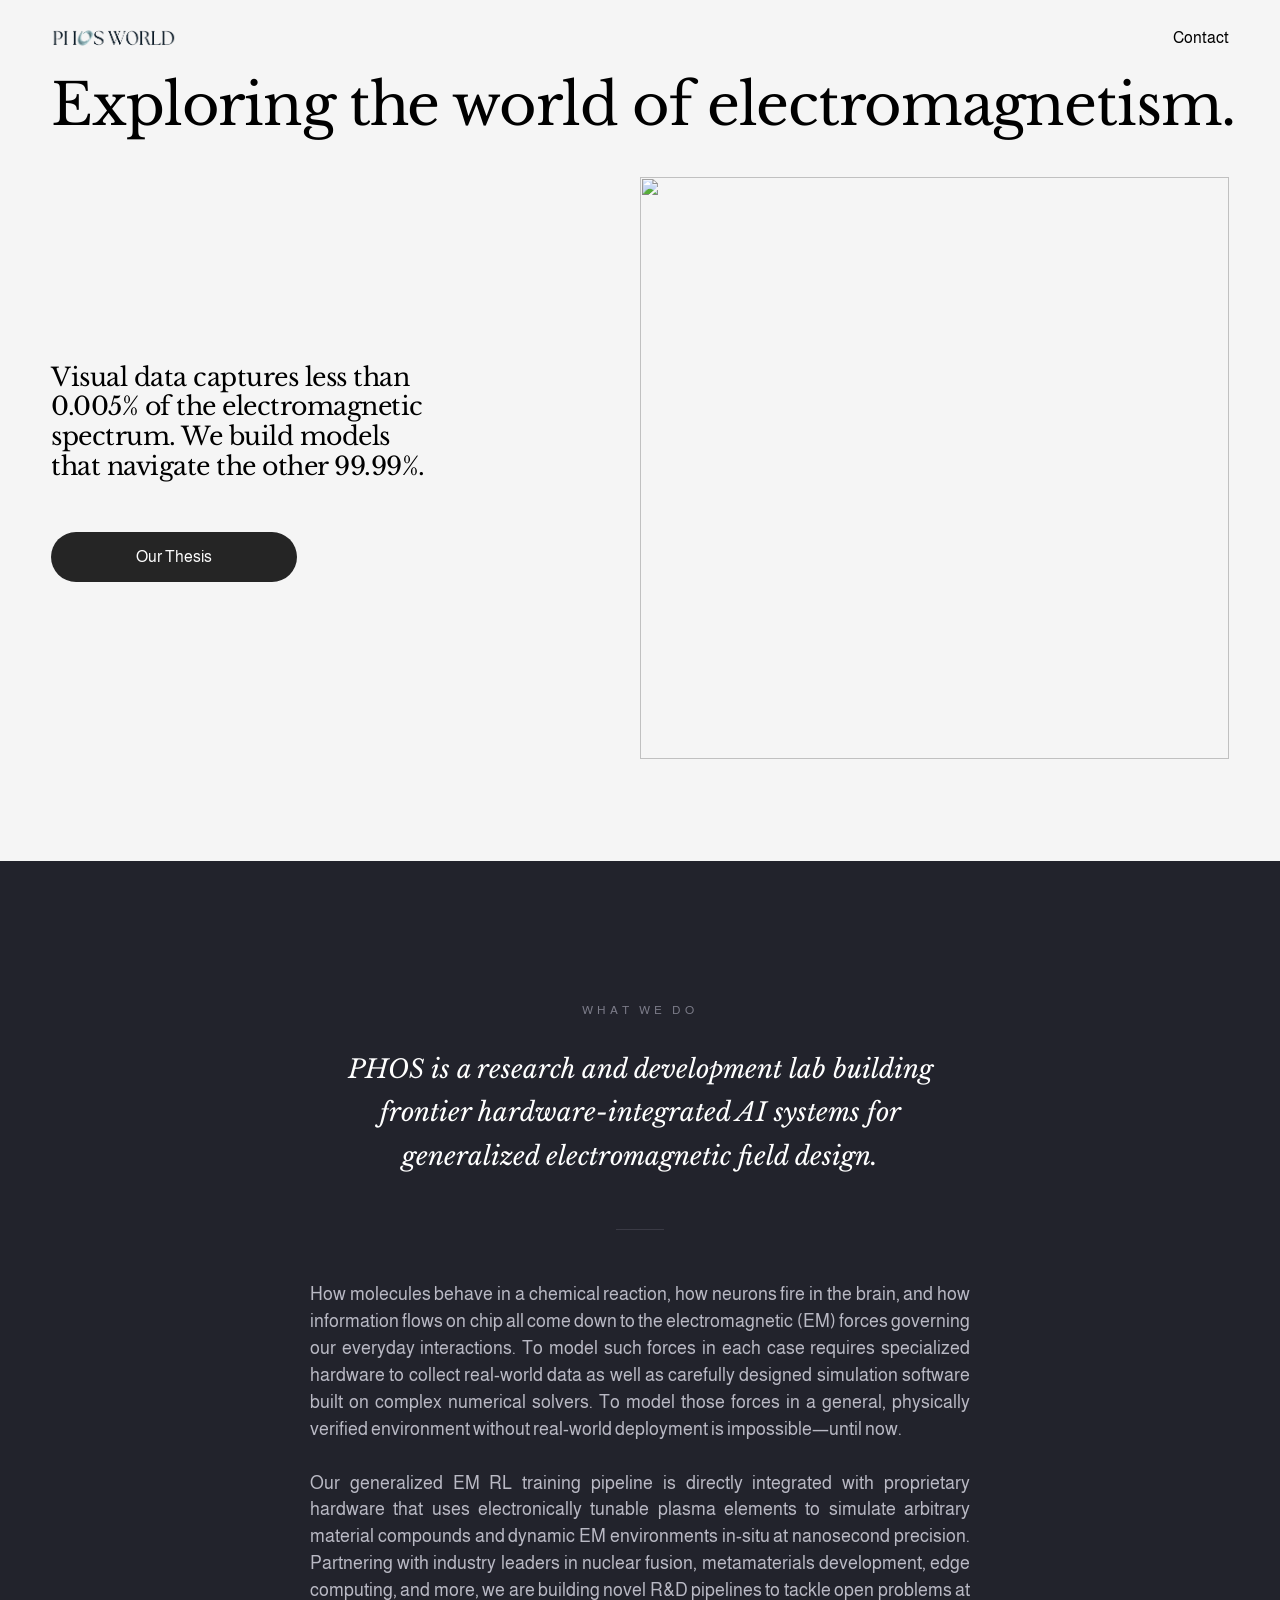
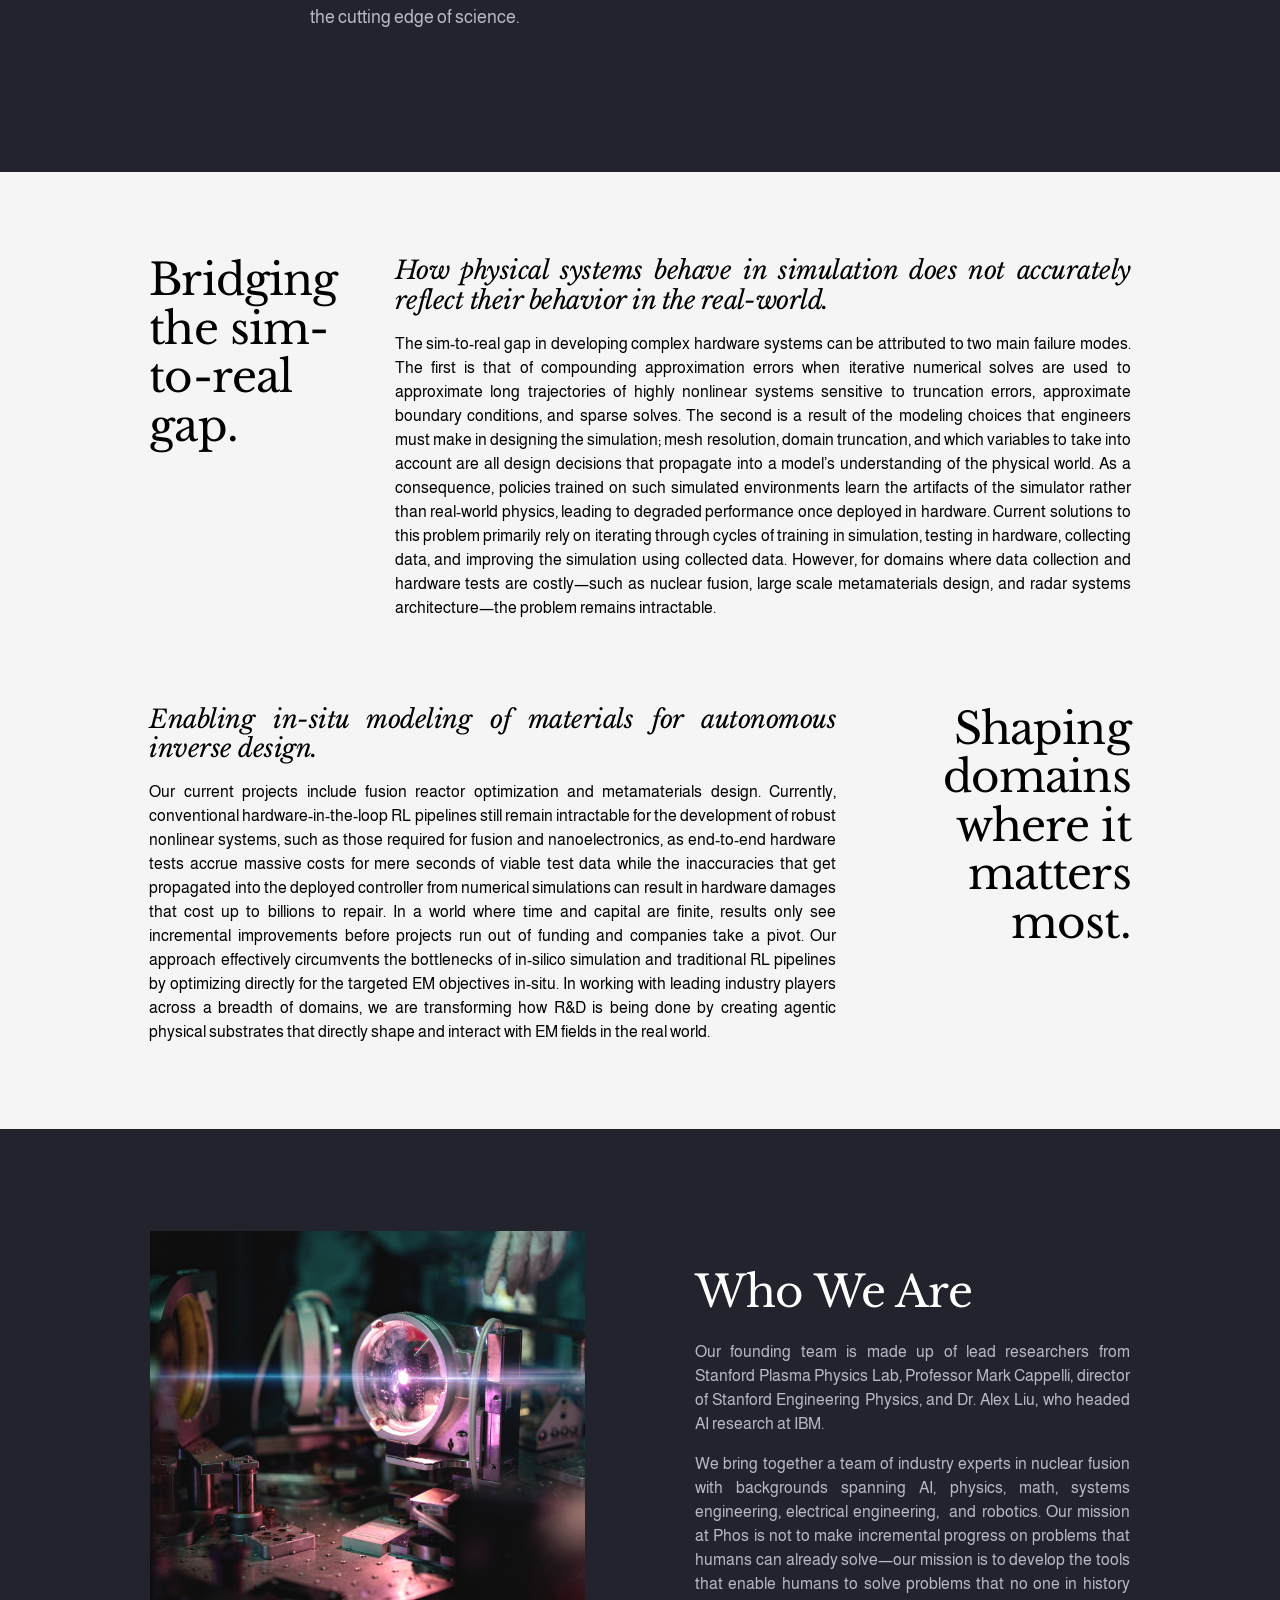
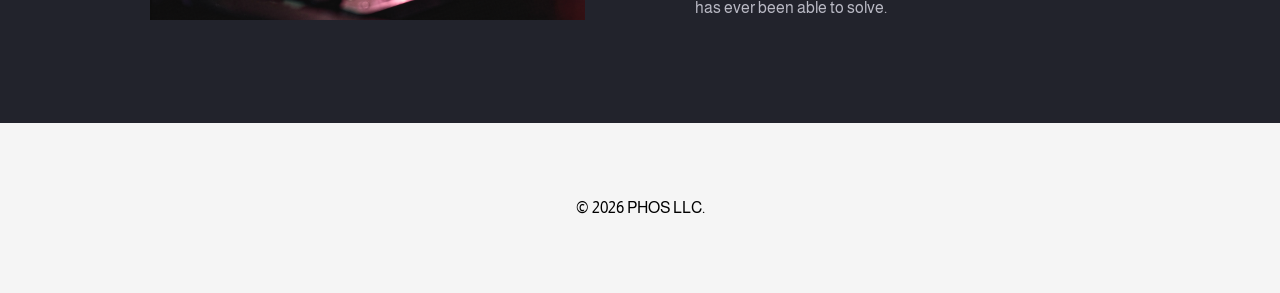
==== commit f6a81562: "Restructure middle sections: remove Plasmas/Redefining, merge fusion into Bridging - Comment out the" ====
--- a/index.html
+++ b/index.html
@@ -1820,16 +1820,22 @@
   </style>
   <div class="phos-statement__inner">
     <p class="phos-statement__eyebrow">What we do</p>
-    <h2 class="phos-statement__headline">Phos is a research and development lab building frontier hardware-integrated AI systems for generalized electromagnetic field design.</h2>
+    <h2 class="phos-statement__headline">PHOS is a research and development lab building frontier hardware-integrated AI systems for generalized electromagnetic field design.</h2>
     <hr class="phos-statement__rule" />
     <div class="phos-statement__body">
       <p>How molecules behave in a chemical reaction, how neurons fire in the brain, and how information flows on chip all come down to the electromagnetic (EM) forces governing our everyday interactions. To model such forces in each case requires specialized hardware to collect real-world data as well as carefully designed simulation software built on complex numerical solvers. To model those forces in a general, physically verified environment without real-world deployment is impossible&mdash;until now.</p>
-      <p>Our generalized EM RL training pipeline is directly integrated with proprietary hardware that uses electronically tunable plasma elements to simulate arbitrary EM environment dynamics in-device at nanosecond precision.</p>
+      <p>Our generalized EM RL training pipeline is directly integrated with proprietary hardware that uses electronically tunable plasma elements to simulate arbitrary material compounds and dynamic EM environments in-situ at nanosecond precision. Partnering with industry leaders in nuclear fusion, metamaterials development, edge computing, and more, we are building novel R&D pipelines to tackle open problems at the cutting edge of science.</p>
     </div>
   </div>
 </section>
 <!-- ===== end Phos statement section ===== -->
 
+<!-- ===== match Bridging section background to hero (#f5f5f5) ===== -->
+<style>
+  .page-section[data-section-id="6a384ce39cb973011260a214"] .section-background{
+    background-color:#f5f5f5 !important; /* hero light-theme bg */
+  }
+</style>
 <section
   data-test="page-section"
   
@@ -2363,7 +2369,439 @@
 
 
 </div>
-</div></div></div></div></div>
+</div></div></div></div>
+<!-- ===== merged from former fusion section ===== -->
+<style>
+
+.fe-6a3855a1915b2b584b80b48c {
+  --grid-gutter: calc(var(--sqs-mobile-site-gutter, 6vw) - 0.0px);
+  --cell-max-width: calc( ( var(--sqs-site-max-width, 1500px) - (0.0px * (8 - 1)) ) / 8 );
+
+  display: grid;
+  position: relative;
+  grid-area: 1/1/-1/-1;
+  grid-template-rows: repeat(14,minmax(24px, auto));
+  grid-template-columns:
+    minmax(var(--grid-gutter), 1fr)
+    repeat(8, minmax(0, var(--cell-max-width)))
+    minmax(var(--grid-gutter), 1fr);
+  row-gap: 0.0px;
+  column-gap: 0.0px;
+  overflow-x: hidden;
+  overflow-x: clip;
+}
+
+@media (min-width: 768px) {
+  .background-width--inset .fe-6a3855a1915b2b584b80b48c {
+    --inset-padding: calc(var(--sqs-site-gutter) * 2);
+  }
+
+  .fe-6a3855a1915b2b584b80b48c {
+    --grid-gutter: calc(var(--sqs-site-gutter, 4vw) - 0.0px);
+    --cell-max-width: calc( ( var(--sqs-site-max-width, 1500px) - (0.0px * (24 - 1)) ) / 24 );
+    --inset-padding: 0vw;
+
+    --row-height-scaling-factor: 0.0215;
+    --container-width: min(var(--sqs-site-max-width, 1500px), calc(100vw - var(--sqs-site-gutter, 4vw) * 2 - var(--inset-padding) ));
+
+    grid-template-rows: repeat(11,minmax(calc(var(--container-width) * var(--row-height-scaling-factor)), auto));
+    grid-template-columns:
+      minmax(var(--grid-gutter), 1fr)
+      repeat(24, minmax(0, var(--cell-max-width)))
+      minmax(var(--grid-gutter), 1fr);
+  }
+}
+
+
+  .fe-block-89ef855c52d36d3a1494 {
+    grid-area: 2/2/11/10;
+    z-index: 7;
+
+    @media (max-width: 767px) {
+      
+      
+    }
+  }
+
+  .fe-block-89ef855c52d36d3a1494 .sqs-block {
+    justify-content: center;
+  }
+
+  .fe-block-89ef855c52d36d3a1494 .sqs-block-alignment-wrapper {
+    align-items: center;
+  }
+
+  @media (min-width: 768px) {
+    .fe-block-89ef855c52d36d3a1494 {
+      grid-area: 1/4/4/18;
+      z-index: 7;
+
+      
+
+      
+    }
+
+    .fe-block-89ef855c52d36d3a1494 .sqs-block {
+      justify-content: flex-start;
+    }
+
+    .fe-block-89ef855c52d36d3a1494 .sqs-block-alignment-wrapper {
+      align-items: flex-start;
+    }
+  }
+
+  .fe-block-a02736f9c99958c57eb8 {
+    grid-area: 11/2/13/10;
+    z-index: 8;
+
+    @media (max-width: 767px) {
+      
+        
+      
+      
+    }
+  }
+
+  .fe-block-a02736f9c99958c57eb8 .sqs-block {
+    justify-content: flex-start;
+  }
+
+  .fe-block-a02736f9c99958c57eb8 .sqs-block-alignment-wrapper {
+    align-items: flex-start;
+  }
+
+  @media (min-width: 768px) {
+    .fe-block-a02736f9c99958c57eb8 {
+      grid-area: 4/4/12/18;
+      z-index: 8;
+
+      
+        
+      
+
+      
+    }
+
+    .fe-block-a02736f9c99958c57eb8 .sqs-block {
+      justify-content: flex-start;
+    }
+
+    .fe-block-a02736f9c99958c57eb8 .sqs-block-alignment-wrapper {
+      align-items: flex-start;
+    }
+  }
+
+  .fe-block-600ee17f580e1c8c8679 {
+    grid-area: 13/2/15/10;
+    z-index: 5;
+
+    @media (max-width: 767px) {
+      
+      
+    }
+  }
+
+  .fe-block-600ee17f580e1c8c8679 .sqs-block {
+    justify-content: flex-start;
+  }
+
+  .fe-block-600ee17f580e1c8c8679 .sqs-block-alignment-wrapper {
+    align-items: flex-start;
+  }
+
+  @media (min-width: 768px) {
+    .fe-block-600ee17f580e1c8c8679 {
+      grid-area: 1/19/11/24;
+      z-index: 5;
+
+      
+
+      
+    }
+
+    .fe-block-600ee17f580e1c8c8679 .sqs-block {
+      justify-content: flex-start;
+    }
+
+    .fe-block-600ee17f580e1c8c8679 .sqs-block-alignment-wrapper {
+      align-items: flex-start;
+    }
+  }
+
+</style>
+<style>/* merged into Bridging: gap matches content-wrapper top padding (6.6vmax) */
+.fe-6a3855a1915b2b584b80b48c{margin-top:6.6vmax;}</style>
+<div class="fluid-engine fe-6a3855a1915b2b584b80b48c"><div class="fe-block fe-block-89ef855c52d36d3a1494"><div class="sqs-block website-component-block sqs-block-website-component sqs-block-html html-block" data-block-css="[&quot;og_assets/4ad94e_website.components.html.styles.css&quot;]" data-block-scripts="[&quot;og_assets/28a0e7_website.components.html.visitor.js&quot;]" data-block-type="1337" data-definition-name="website.components.html" data-sqsp-block="text" data-website-component-id="89ef855c52d36d3a1494" id="block-89ef855c52d36d3a1494"><div class="sqs-block-content"><div class="sqs-text-block-container">
+  
+  <div class="sqs-html-content" data-sqsp-text-block-content><h4 style="text-align: right; ; white-space:pre-wrap;" data-rte-preserve-empty="true"><em>Enabling in-situ modeling of materials for autonomous inverse design.</em></h4></div>
+
+
+  
+<style id="container-styles">#block-89ef855c52d36d3a1494 {
+    
+    --stroke-style: none;--stroke-thickness: 6px;
+    
+      
+      
+      
+    
+
+
+
+  }
+
+  #block-89ef855c52d36d3a1494 .sqs-html-content {
+    
+    --tweak-text-block-padding: 6% 6% 6% 6%;
+  --tweak-text-block-padding: initial;
+}
+
+  .fe-block-89ef855c52d36d3a1494 {
+      mix-blend-mode: var(--tweak-text-block-blend
+  );
+      border-radius: var(--tweak-text-block-radius);
+  }
+
+  
+  
+.fe-block-89ef855c52d36d3a1494 {
+      --tweak-text-block-radius: 0px 0px 0px 0px;
+    }
+
+
+  
+  .fe-block-89ef855c52d36d3a1494 {
+      --tweak-text-block-blend
+  : normal;
+    }
+  
+
+  .fe-block-89ef855c52d36d3a1494 {
+    --blur-value: blur(15px);}
+
+</style>
+
+<style id="override-container-styles">
+    @media screen and (max-width: 767px) {
+          
+            
+
+#block-89ef855c52d36d3a1494 {
+            
+            }
+        }
+    
+  
+    @media screen and (max-width: 767px) {
+          #block-89ef855c52d36d3a1494 .sqs-html-content {
+            
+            }
+        }
+    
+  @media screen and (max-width: 767px) {
+          
+          
+
+          
+          
+          
+        }</style>
+
+<style class="transform-overrides-vars">
+    
+  </style>
+
+
+
+</div>
+</div></div></div><div class="fe-block fe-block-a02736f9c99958c57eb8"><div class="sqs-block website-component-block sqs-block-website-component sqs-block-html html-block" data-block-css="[&quot;og_assets/4ad94e_website.components.html.styles.css&quot;]" data-block-scripts="[&quot;og_assets/28a0e7_website.components.html.visitor.js&quot;]" data-block-type="1337" data-definition-name="website.components.html" data-sqsp-block="text" data-website-component-id="a02736f9c99958c57eb8" id="block-a02736f9c99958c57eb8"><div class="sqs-block-content"><div class="sqs-text-block-container">
+  
+  <div class="sqs-html-content" data-sqsp-text-block-content><p style="text-align: justify; ; white-space:pre-wrap;" data-rte-preserve-empty="true">Our current projects include fusion reactor optimization and metamaterials design. Currently, conventional hardware-in-the-loop RL pipelines still remain intractable for the development of robust nonlinear systems, such as those required for fusion and nanoelectronics, as end-to-end hardware tests accrue massive costs for mere seconds of viable test data while the inaccuracies that get propagated into the deployed controller from numerical simulations can result in hardware damages that cost up to billions to repair. In a world where time and capital are finite, results only see incremental improvements before projects run out of funding and companies take a pivot. Our approach effectively circumvents the bottlenecks of in-silico simulation and traditional RL pipelines by optimizing directly for the targeted EM objectives in-situ. In working with leading industry players across a breadth of domains, we are transforming how R&D is being done by creating agentic physical substrates that directly shape and interact with EM fields in the real world.</p></div>
+
+
+  
+<style id="container-styles">#block-a02736f9c99958c57eb8 {
+    
+    --stroke-style: none;--stroke-thickness: 2px;
+    
+      --tweak-text-block-stroke-color: hsla(var(--black-hsl), 1)
+;
+      
+      
+      
+    
+
+
+
+  }
+
+  #block-a02736f9c99958c57eb8 .sqs-html-content {
+    
+    --tweak-text-block-padding: 6% 6% 6% 6%;
+  --tweak-text-block-padding: initial;
+}
+
+  .fe-block-a02736f9c99958c57eb8 {
+      mix-blend-mode: var(--tweak-text-block-blend
+  );
+      border-radius: var(--tweak-text-block-radius);
+  }
+
+  
+  
+.fe-block-a02736f9c99958c57eb8 {
+      --tweak-text-block-radius: 0px 0px 0px 0px;
+    }
+
+
+  
+  .fe-block-a02736f9c99958c57eb8 {
+      --tweak-text-block-blend
+  : normal;
+    }
+  
+
+  .fe-block-a02736f9c99958c57eb8 {
+    --blur-value: blur(15px);}
+
+</style>
+
+<style id="override-container-styles">
+    @media screen and (max-width: 767px) {
+          
+            
+
+#block-a02736f9c99958c57eb8 {
+            
+            }
+        }
+    
+  
+    @media screen and (max-width: 767px) {
+          #block-a02736f9c99958c57eb8 .sqs-html-content {
+            
+            }
+        }
+    
+  @media screen and (max-width: 767px) {
+          
+          
+
+          
+          
+          
+        }</style>
+
+<style class="transform-vars">
+    .fe-block-a02736f9c99958c57eb8 {
+      --opacity: 100%;
+      --translate-x: 0px;
+      --translate-y: 0px;
+      --rotation: 0deg;
+      --scale-x: 100%;
+      --scale-y: 100%;
+      --skew-x: 0deg;
+      --skew-y: 0deg;
+      --origin-x: 50%;
+      --origin-y: 50%;
+
+      opacity: var(--opacity, 1);
+      transform: translateX(var(--translate-x)) translateY(var(--translate-y)) rotate(var(--rotation)) scale(var(--scale-x), var(--scale-y)) skewX(var(--skew-x)) skewY(var(--skew-y));
+      transform-origin: var(--origin-x) var(--origin-y);
+    }
+  </style>
+<style class="transform-overrides-vars">
+    
+  </style>
+
+
+
+</div>
+</div></div></div><div class="fe-block fe-block-600ee17f580e1c8c8679"><div class="sqs-block website-component-block sqs-block-website-component sqs-block-html html-block" data-block-css="[&quot;og_assets/4ad94e_website.components.html.styles.css&quot;]" data-block-scripts="[&quot;og_assets/28a0e7_website.components.html.visitor.js&quot;]" data-block-type="1337" data-definition-name="website.components.html" data-sqsp-block="text" data-website-component-id="600ee17f580e1c8c8679" id="block-600ee17f580e1c8c8679"><div class="sqs-block-content"><div class="sqs-text-block-container">
+  
+  <div class="sqs-html-content" data-sqsp-text-block-content><h2 style="white-space:pre-wrap;" data-rte-preserve-empty="true">Shaping domains where it matters most.</h2></div>
+
+
+  
+<style id="container-styles">#block-600ee17f580e1c8c8679 {
+    
+    --stroke-style: none;--stroke-thickness: 6px;
+    
+      
+      
+      
+    
+
+
+
+  }
+
+  #block-600ee17f580e1c8c8679 .sqs-html-content {
+    
+    --tweak-text-block-padding: 6% 6% 6% 6%;
+  --tweak-text-block-padding: initial;
+}
+
+  .fe-block-600ee17f580e1c8c8679 {
+      mix-blend-mode: var(--tweak-text-block-blend
+  );
+      border-radius: var(--tweak-text-block-radius);
+  }
+
+  
+  
+.fe-block-600ee17f580e1c8c8679 {
+      --tweak-text-block-radius: 0px 0px 0px 0px;
+    }
+
+
+  
+  .fe-block-600ee17f580e1c8c8679 {
+      --tweak-text-block-blend
+  : normal;
+    }
+  
+
+  .fe-block-600ee17f580e1c8c8679 {
+    --blur-value: blur(15px);}
+
+</style>
+
+<style id="override-container-styles">
+    @media screen and (max-width: 767px) {
+          
+            
+
+#block-600ee17f580e1c8c8679 {
+            
+            }
+        }
+    
+  
+    @media screen and (max-width: 767px) {
+          #block-600ee17f580e1c8c8679 .sqs-html-content {
+            
+            }
+        }
+    
+  @media screen and (max-width: 767px) {
+          
+          
+
+          
+          
+          
+        }</style>
+
+<style class="transform-overrides-vars">
+    
+  </style>
+
+
+
+</div>
+</div></div></div></div>
+</div>
     </div>
   
   </div>
@@ -2388,6 +2826,7 @@
 
 
 
+<!-- [commented out] "Redefining hardware-in-the-loop testing." section
 <section
   data-test="page-section"
   
@@ -2925,579 +3364,39 @@
   </div>
   
 </section>
-
-  
-    
-    
-
-
-  
-  
-
-
-
-
-
-
-
-
-
-
-<section
-  data-test="page-section"
-  
-  data-section-theme="white"
-  class='page-section 
-    
-      full-bleed-section
-      layout-engine-section
-    
-    background-width--full-bleed
-    
-      section-height--medium
-    
-    
-      content-width--wide
-    
-    horizontal-alignment--center
-    vertical-alignment--middle
-    
-      
-    
-    
-    white'
-  
-  data-section-id="6a3855a1915b2b584b80b48d"
-  
-  data-controller="SectionWrapperController"
-  data-current-styles="{
-&quot;imageOverlayOpacity&quot;: 0.15,
-&quot;backgroundWidth&quot;: &quot;background-width--full-bleed&quot;,
-&quot;sectionHeight&quot;: &quot;section-height--medium&quot;,
-&quot;customSectionHeight&quot;: 10,
-&quot;horizontalAlignment&quot;: &quot;horizontal-alignment--center&quot;,
-&quot;verticalAlignment&quot;: &quot;vertical-alignment--middle&quot;,
-&quot;contentWidth&quot;: &quot;content-width--wide&quot;,
-&quot;customContentWidth&quot;: 50,
-&quot;sectionTheme&quot;: &quot;white&quot;,
-&quot;sectionAnimation&quot;: &quot;none&quot;,
-&quot;backgroundMode&quot;: &quot;image&quot;
-}"
-  data-current-context="{
-&quot;video&quot;: {
-&quot;playbackSpeed&quot;: 1,
-&quot;filter&quot;: 1,
-&quot;filterStrength&quot;: 0,
-&quot;zoom&quot;: 0,
-&quot;videoSourceProvider&quot;: &quot;none&quot;
-},
-&quot;backgroundImageId&quot;: null,
-&quot;backgroundMediaEffect&quot;: {
-&quot;type&quot;: &quot;none&quot;
-},
-&quot;divider&quot;: {
-&quot;enabled&quot;: false
-},
-&quot;typeName&quot;: &quot;page&quot;
-}"
-  data-animation="none"
-  data-fluid-engine-section
-   
-  
-    
-  
-  
-  
-  
-  
-
-
-  data-sqsp-section="fluid-engine"
-
-
->
-  <div
-    class="section-border"
-    
-  >
-    <div class="section-background">
-    
-      
-    
-    </div>
-  </div>
-  <div
-    class='content-wrapper'
-    style='
-      
-        
-      
-    '
-  >
-    <div
-      class="content"
-      
-    >
-      
-      
-      
-      
-      
-      
-      
-      
-      
-      
-      <div data-fluid-engine="true"><style>
-
-.fe-6a3855a1915b2b584b80b48c {
-  --grid-gutter: calc(var(--sqs-mobile-site-gutter, 6vw) - 0.0px);
-  --cell-max-width: calc( ( var(--sqs-site-max-width, 1500px) - (0.0px * (8 - 1)) ) / 8 );
-
-  display: grid;
-  position: relative;
-  grid-area: 1/1/-1/-1;
-  grid-template-rows: repeat(14,minmax(24px, auto));
-  grid-template-columns:
-    minmax(var(--grid-gutter), 1fr)
-    repeat(8, minmax(0, var(--cell-max-width)))
-    minmax(var(--grid-gutter), 1fr);
-  row-gap: 0.0px;
-  column-gap: 0.0px;
-  overflow-x: hidden;
-  overflow-x: clip;
-}
-
-@media (min-width: 768px) {
-  .background-width--inset .fe-6a3855a1915b2b584b80b48c {
-    --inset-padding: calc(var(--sqs-site-gutter) * 2);
-  }
-
-  .fe-6a3855a1915b2b584b80b48c {
-    --grid-gutter: calc(var(--sqs-site-gutter, 4vw) - 0.0px);
-    --cell-max-width: calc( ( var(--sqs-site-max-width, 1500px) - (0.0px * (24 - 1)) ) / 24 );
-    --inset-padding: 0vw;
-
-    --row-height-scaling-factor: 0.0215;
-    --container-width: min(var(--sqs-site-max-width, 1500px), calc(100vw - var(--sqs-site-gutter, 4vw) * 2 - var(--inset-padding) ));
-
-    grid-template-rows: repeat(15,minmax(calc(var(--container-width) * var(--row-height-scaling-factor)), auto));
-    grid-template-columns:
-      minmax(var(--grid-gutter), 1fr)
-      repeat(24, minmax(0, var(--cell-max-width)))
-      minmax(var(--grid-gutter), 1fr);
-  }
-}
-
-
-  .fe-block-89ef855c52d36d3a1494 {
-    grid-area: 2/2/11/10;
-    z-index: 7;
-
-    @media (max-width: 767px) {
-      
-      
-    }
-  }
-
-  .fe-block-89ef855c52d36d3a1494 .sqs-block {
-    justify-content: center;
-  }
-
-  .fe-block-89ef855c52d36d3a1494 .sqs-block-alignment-wrapper {
-    align-items: center;
-  }
-
-  @media (min-width: 768px) {
-    .fe-block-89ef855c52d36d3a1494 {
-      grid-area: 1/10/4/24;
-      z-index: 7;
-
-      
-
-      
-    }
-
-    .fe-block-89ef855c52d36d3a1494 .sqs-block {
-      justify-content: flex-start;
-    }
-
-    .fe-block-89ef855c52d36d3a1494 .sqs-block-alignment-wrapper {
-      align-items: flex-start;
-    }
-  }
-
-  .fe-block-a02736f9c99958c57eb8 {
-    grid-area: 11/2/13/10;
-    z-index: 8;
-
-    @media (max-width: 767px) {
-      
-        
-      
-      
-    }
-  }
-
-  .fe-block-a02736f9c99958c57eb8 .sqs-block {
-    justify-content: flex-start;
-  }
-
-  .fe-block-a02736f9c99958c57eb8 .sqs-block-alignment-wrapper {
-    align-items: flex-start;
-  }
-
-  @media (min-width: 768px) {
-    .fe-block-a02736f9c99958c57eb8 {
-      grid-area: 4/10/16/24;
-      z-index: 8;
-
-      
-        
-      
-
-      
-    }
-
-    .fe-block-a02736f9c99958c57eb8 .sqs-block {
-      justify-content: flex-start;
-    }
-
-    .fe-block-a02736f9c99958c57eb8 .sqs-block-alignment-wrapper {
-      align-items: flex-start;
-    }
-  }
-
-  .fe-block-600ee17f580e1c8c8679 {
-    grid-area: 13/2/15/10;
-    z-index: 5;
-
-    @media (max-width: 767px) {
-      
-      
-    }
-  }
-
-  .fe-block-600ee17f580e1c8c8679 .sqs-block {
-    justify-content: flex-start;
-  }
-
-  .fe-block-600ee17f580e1c8c8679 .sqs-block-alignment-wrapper {
-    align-items: flex-start;
-  }
-
-  @media (min-width: 768px) {
-    .fe-block-600ee17f580e1c8c8679 {
-      grid-area: 1/4/11/9;
-      z-index: 5;
-
-      
-
-      
-    }
-
-    .fe-block-600ee17f580e1c8c8679 .sqs-block {
-      justify-content: flex-start;
-    }
-
-    .fe-block-600ee17f580e1c8c8679 .sqs-block-alignment-wrapper {
-      align-items: flex-start;
-    }
-  }
-
-</style><div class="fluid-engine fe-6a3855a1915b2b584b80b48c"><div class="fe-block fe-block-89ef855c52d36d3a1494"><div class="sqs-block website-component-block sqs-block-website-component sqs-block-html html-block" data-block-css="[&quot;og_assets/4ad94e_website.components.html.styles.css&quot;]" data-block-scripts="[&quot;og_assets/28a0e7_website.components.html.visitor.js&quot;]" data-block-type="1337" data-definition-name="website.components.html" data-sqsp-block="text" data-website-component-id="89ef855c52d36d3a1494" id="block-89ef855c52d36d3a1494"><div class="sqs-block-content"><div class="sqs-text-block-container">
-  
-  <div class="sqs-html-content" data-sqsp-text-block-content><h4 style="text-align: right; ; white-space:pre-wrap;" data-rte-preserve-empty="true"><em>Enabling in-situ modeling of plasma instability inside fusion reactors.</em></h4></div>
-
-
-  
-<style id="container-styles">#block-89ef855c52d36d3a1494 {
-    
-    --stroke-style: none;--stroke-thickness: 6px;
-    
-      
-      
-      
-    
-
-
-
-  }
-
-  #block-89ef855c52d36d3a1494 .sqs-html-content {
-    
-    --tweak-text-block-padding: 6% 6% 6% 6%;
-  --tweak-text-block-padding: initial;
-}
-
-  .fe-block-89ef855c52d36d3a1494 {
-      mix-blend-mode: var(--tweak-text-block-blend
-  );
-      border-radius: var(--tweak-text-block-radius);
-  }
-
-  
-  
-.fe-block-89ef855c52d36d3a1494 {
-      --tweak-text-block-radius: 0px 0px 0px 0px;
-    }
-
-
-  
-  .fe-block-89ef855c52d36d3a1494 {
-      --tweak-text-block-blend
-  : normal;
-    }
-  
-
-  .fe-block-89ef855c52d36d3a1494 {
-    --blur-value: blur(15px);}
-
+-->
+
+  
+    
+    
+
+
+  
+  
+
+
+
+
+
+
+
+
+
+
+<!-- ===== mirror fusion section: heading right, content left (added) ===== -->
+<style>
+@media (min-width:768px){
+  .fe-block-600ee17f580e1c8c8679 .sqs-html-content,
+  .fe-block-600ee17f580e1c8c8679 h1,.fe-block-600ee17f580e1c8c8679 h2,
+  .fe-block-600ee17f580e1c8c8679 h3,.fe-block-600ee17f580e1c8c8679 h4{ text-align:right !important; }
+  .fe-block-89ef855c52d36d3a1494 .sqs-html-content,
+  .fe-block-89ef855c52d36d3a1494 h1,.fe-block-89ef855c52d36d3a1494 h2,
+  .fe-block-89ef855c52d36d3a1494 h3,.fe-block-89ef855c52d36d3a1494 h4,
+  .fe-block-89ef855c52d36d3a1494 p{ text-align:justify !important; }
+  .fe-block-a02736f9c99958c57eb8 .sqs-html-content,
+  .fe-block-a02736f9c99958c57eb8 p{ text-align:justify !important; }
+}
 </style>
-
-<style id="override-container-styles">
-    @media screen and (max-width: 767px) {
-          
-            
-
-#block-89ef855c52d36d3a1494 {
-            
-            }
-        }
-    
-  
-    @media screen and (max-width: 767px) {
-          #block-89ef855c52d36d3a1494 .sqs-html-content {
-            
-            }
-        }
-    
-  @media screen and (max-width: 767px) {
-          
-          
-
-          
-          
-          
-        }</style>
-
-<style class="transform-overrides-vars">
-    
-  </style>
-
-
-
-</div>
-</div></div></div><div class="fe-block fe-block-a02736f9c99958c57eb8"><div class="sqs-block website-component-block sqs-block-website-component sqs-block-html html-block" data-block-css="[&quot;og_assets/4ad94e_website.components.html.styles.css&quot;]" data-block-scripts="[&quot;og_assets/28a0e7_website.components.html.visitor.js&quot;]" data-block-type="1337" data-definition-name="website.components.html" data-sqsp-block="text" data-website-component-id="a02736f9c99958c57eb8" id="block-a02736f9c99958c57eb8"><div class="sqs-block-content"><div class="sqs-text-block-container">
-  
-  <div class="sqs-html-content" data-sqsp-text-block-content><p style="text-align: justify; ; white-space:pre-wrap;" data-rte-preserve-empty="true">Our current projects focus on methods for fusion reactor optimization. Magnetic confinement devices like tokamaks work to sustain fusion reactions by controlling turbulent plasma whose dynamics are governed by highly nonlinear PDEs. The multi-scale coupling between transport, radiation, and electromagnetic fields makes full-fidelity numerical simulation prohibitively costly in terms of time and compute costs. This means any modeling choice that trades efficiency for accuracy results in simulator artifacts that get propagated into the learned controller. In theory, this problem could be mitigated by iterating through conventional hardware-in-the-loop RL pipelines where experimental data is funneled back to train the simulator. In practice, this is infeasible as end-to-end fusion experiments at scale are high risk, require hours to operate, and accrue massive costs for mere seconds of viable test data. In a world where time and capital are finite, results only see incremental improvements before projects run out of funding and companies take a pivot. Our approach effectively circumvents the bottlenecks of in-silico simulation as well as time and compute costs of traditional RL pipelines for complex systems. As our device integrates directly with our own proprietary Gymnasium-style training environment to interface, the control stack stays in software while the simulation runs get offloaded onto our plasma-native hardware, trading what would’ve been high dimensional PDE solves for accurate in-situ measurements that complete in wall-clock times of microseconds per iteration.</p></div>
-
-
-  
-<style id="container-styles">#block-a02736f9c99958c57eb8 {
-    
-    --stroke-style: none;--stroke-thickness: 2px;
-    
-      --tweak-text-block-stroke-color: hsla(var(--black-hsl), 1)
-;
-      
-      
-      
-    
-
-
-
-  }
-
-  #block-a02736f9c99958c57eb8 .sqs-html-content {
-    
-    --tweak-text-block-padding: 6% 6% 6% 6%;
-  --tweak-text-block-padding: initial;
-}
-
-  .fe-block-a02736f9c99958c57eb8 {
-      mix-blend-mode: var(--tweak-text-block-blend
-  );
-      border-radius: var(--tweak-text-block-radius);
-  }
-
-  
-  
-.fe-block-a02736f9c99958c57eb8 {
-      --tweak-text-block-radius: 0px 0px 0px 0px;
-    }
-
-
-  
-  .fe-block-a02736f9c99958c57eb8 {
-      --tweak-text-block-blend
-  : normal;
-    }
-  
-
-  .fe-block-a02736f9c99958c57eb8 {
-    --blur-value: blur(15px);}
-
-</style>
-
-<style id="override-container-styles">
-    @media screen and (max-width: 767px) {
-          
-            
-
-#block-a02736f9c99958c57eb8 {
-            
-            }
-        }
-    
-  
-    @media screen and (max-width: 767px) {
-          #block-a02736f9c99958c57eb8 .sqs-html-content {
-            
-            }
-        }
-    
-  @media screen and (max-width: 767px) {
-          
-          
-
-          
-          
-          
-        }</style>
-
-<style class="transform-vars">
-    .fe-block-a02736f9c99958c57eb8 {
-      --opacity: 100%;
-      --translate-x: 0px;
-      --translate-y: 0px;
-      --rotation: 0deg;
-      --scale-x: 100%;
-      --scale-y: 100%;
-      --skew-x: 0deg;
-      --skew-y: 0deg;
-      --origin-x: 50%;
-      --origin-y: 50%;
-
-      opacity: var(--opacity, 1);
-      transform: translateX(var(--translate-x)) translateY(var(--translate-y)) rotate(var(--rotation)) scale(var(--scale-x), var(--scale-y)) skewX(var(--skew-x)) skewY(var(--skew-y));
-      transform-origin: var(--origin-x) var(--origin-y);
-    }
-  </style>
-<style class="transform-overrides-vars">
-    
-  </style>
-
-
-
-</div>
-</div></div></div><div class="fe-block fe-block-600ee17f580e1c8c8679"><div class="sqs-block website-component-block sqs-block-website-component sqs-block-html html-block" data-block-css="[&quot;og_assets/4ad94e_website.components.html.styles.css&quot;]" data-block-scripts="[&quot;og_assets/28a0e7_website.components.html.visitor.js&quot;]" data-block-type="1337" data-definition-name="website.components.html" data-sqsp-block="text" data-website-component-id="600ee17f580e1c8c8679" id="block-600ee17f580e1c8c8679"><div class="sqs-block-content"><div class="sqs-text-block-container">
-  
-  <div class="sqs-html-content" data-sqsp-text-block-content><h2 style="white-space:pre-wrap;" data-rte-preserve-empty="true">Shaping domains where it matters most.</h2></div>
-
-
-  
-<style id="container-styles">#block-600ee17f580e1c8c8679 {
-    
-    --stroke-style: none;--stroke-thickness: 6px;
-    
-      
-      
-      
-    
-
-
-
-  }
-
-  #block-600ee17f580e1c8c8679 .sqs-html-content {
-    
-    --tweak-text-block-padding: 6% 6% 6% 6%;
-  --tweak-text-block-padding: initial;
-}
-
-  .fe-block-600ee17f580e1c8c8679 {
-      mix-blend-mode: var(--tweak-text-block-blend
-  );
-      border-radius: var(--tweak-text-block-radius);
-  }
-
-  
-  
-.fe-block-600ee17f580e1c8c8679 {
-      --tweak-text-block-radius: 0px 0px 0px 0px;
-    }
-
-
-  
-  .fe-block-600ee17f580e1c8c8679 {
-      --tweak-text-block-blend
-  : normal;
-    }
-  
-
-  .fe-block-600ee17f580e1c8c8679 {
-    --blur-value: blur(15px);}
-
-</style>
-
-<style id="override-container-styles">
-    @media screen and (max-width: 767px) {
-          
-            
-
-#block-600ee17f580e1c8c8679 {
-            
-            }
-        }
-    
-  
-    @media screen and (max-width: 767px) {
-          #block-600ee17f580e1c8c8679 .sqs-html-content {
-            
-            }
-        }
-    
-  @media screen and (max-width: 767px) {
-          
-          
-
-          
-          
-          
-        }</style>
-
-<style class="transform-overrides-vars">
-    
-  </style>
-
-
-
-</div>
-</div></div></div></div></div>
-    </div>
-  
-  </div>
-  
-</section>
-
-  
-    
-    
-
-
-  
-  
-
-
-
-
-
-
-
-
-
-
 
 <!-- ===== Who-we-are dark band override (added) ===== -->
 <style>
@@ -3777,36 +3676,6 @@
 </style><div class="fluid-engine fe-6a38591398e20c47681587fc"><div class="fe-block fe-block-5c63c33d93d65029b8ca"><div class="sqs-block website-component-block sqs-block-website-component sqs-block-image image-block" data-aspect-ratio="140.89929894031656" data-block-css="[&quot;og_assets/3d95a1_website.components.imageFluid.styles.css&quot;]" data-block-scripts="[&quot;og_assets/706fc1_748.js&quot;,&quot;og_assets/48554d_8018.js&quot;,&quot;og_assets/fcadbb_9882.js&quot;,&quot;og_assets/9abf53_image-effect-film-grain.js&quot;,&quot;og_assets/d80d68_image-effect-liquid.js&quot;,&quot;og_assets/c7d174_image-effect-parallax.js&quot;,&quot;og_assets/2f9f99_image-effect-refracted-circles.js&quot;,&quot;og_assets/2d3860_image-effect-refracted-lines.js&quot;,&quot;og_assets/0c656f_website.components.imageFluid.shared.constants.js&quot;,&quot;og_assets/375c7a_website.components.imageFluid.visitor.js&quot;]" data-block-type="1337" data-definition-name="website.components.imageFluid" data-sqsp-block="image" data-website-component-id="5c63c33d93d65029b8ca" id="block-5c63c33d93d65029b8ca"><div class="sqs-block-content">
 
 
-
-
-
-
-
-
-
-
-
-
-
-
-
-
-
-
-
-
-
-
-
-
-
-
-
-
-
-
-
-
   
   
   <div
@@ -3833,24 +3702,14 @@
         
         data-sqsp-image-block-image-container
       >
-        
-          
-  
-      
-        
-        
-        
+          
   
   <div class="js-content-mode-element-wrapper js-content-mode-element-system_desktop">
     
       
         <div class="js-content-mode-element content-fill">
           
-  
-  
-  
-  
-  
+
   
   <img data-stretch="true"
   data-src="assets/team_viz.png"
@@ -3870,18 +3729,6 @@
       
     
   </div>
-  
-  
-  
-
-
-      
-    
-      
-         
-      
-    
-  
 
         
       </div>
@@ -4034,7 +3881,7 @@
 </div>
 </div></div></div><div class="fe-block fe-block-0cbf6c32a73782197ed2"><div class="sqs-block website-component-block sqs-block-website-component sqs-block-html html-block" data-block-css="[&quot;og_assets/4ad94e_website.components.html.styles.css&quot;]" data-block-scripts="[&quot;og_assets/28a0e7_website.components.html.visitor.js&quot;]" data-block-type="1337" data-definition-name="website.components.html" data-sqsp-block="text" data-website-component-id="0cbf6c32a73782197ed2" id="block-0cbf6c32a73782197ed2"><div class="sqs-block-content"><div class="sqs-text-block-container">
   
-  <div class="sqs-html-content" data-sqsp-text-block-content><p class="" style="text-align: justify; ; white-space:pre-wrap;" data-rte-preserve-empty="true">Our founding team is made up of lead researchers from Stanford Plasma Physics Lab and Prof. Mark Cappelli, director of Stanford Engineering Physics.</p><p class="" style="text-align: justify; ; white-space:pre-wrap;" data-rte-preserve-empty="true">We bring together a team of industry experts in nuclear fusion with backgrounds spanning AI, physics, math, systems engineering, electrical engineering,  and robotics. Our mission at Phos is not to make incremental progress on problems that humans can already solve—our mission is to develop the tools that enable humans to solve problems that no one in history has ever been able to solve.</p></div>
+  <div class="sqs-html-content" data-sqsp-text-block-content><p class="" style="text-align: justify; ; white-space:pre-wrap;" data-rte-preserve-empty="true">Our founding team is made up of lead researchers from Stanford Plasma Physics Lab, Professor Mark Cappelli, director of Stanford Engineering Physics, and Dr. Alex Liu, who headed AI research at IBM.</p><p class="" style="text-align: justify; ; white-space:pre-wrap;" data-rte-preserve-empty="true">We bring together a team of industry experts in nuclear fusion with backgrounds spanning AI, physics, math, systems engineering, electrical engineering,  and robotics. Our mission at Phos is not to make incremental progress on problems that humans can already solve—our mission is to develop the tools that enable humans to solve problems that no one in history has ever been able to solve.</p></div>
 
 
   
@@ -4137,26 +3984,6 @@
       
         <footer class="sections" id="footer-sections" data-footer-sections>
   
-  
-  
-  
-  
-  
-    
-    
-
-
-  
-  
-
-
-
-
-
-
-
-
-
 
 
 <section
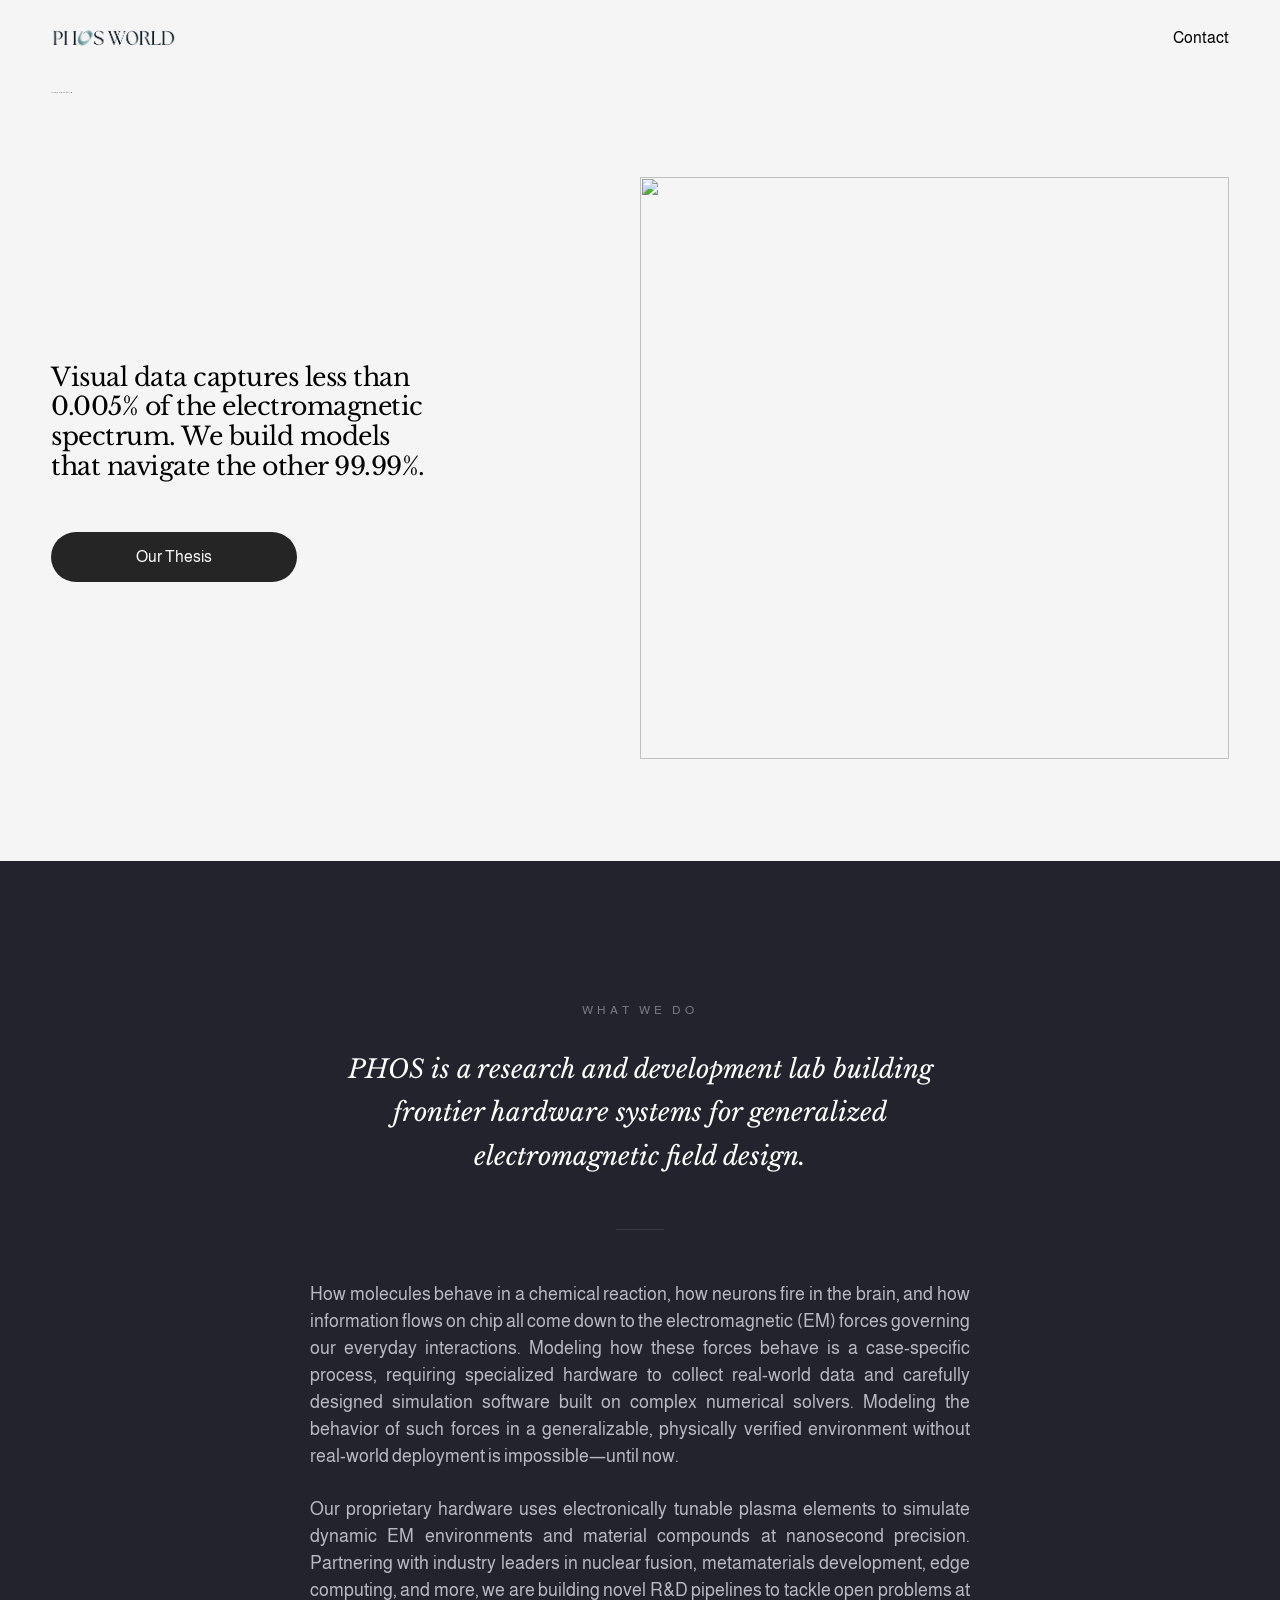
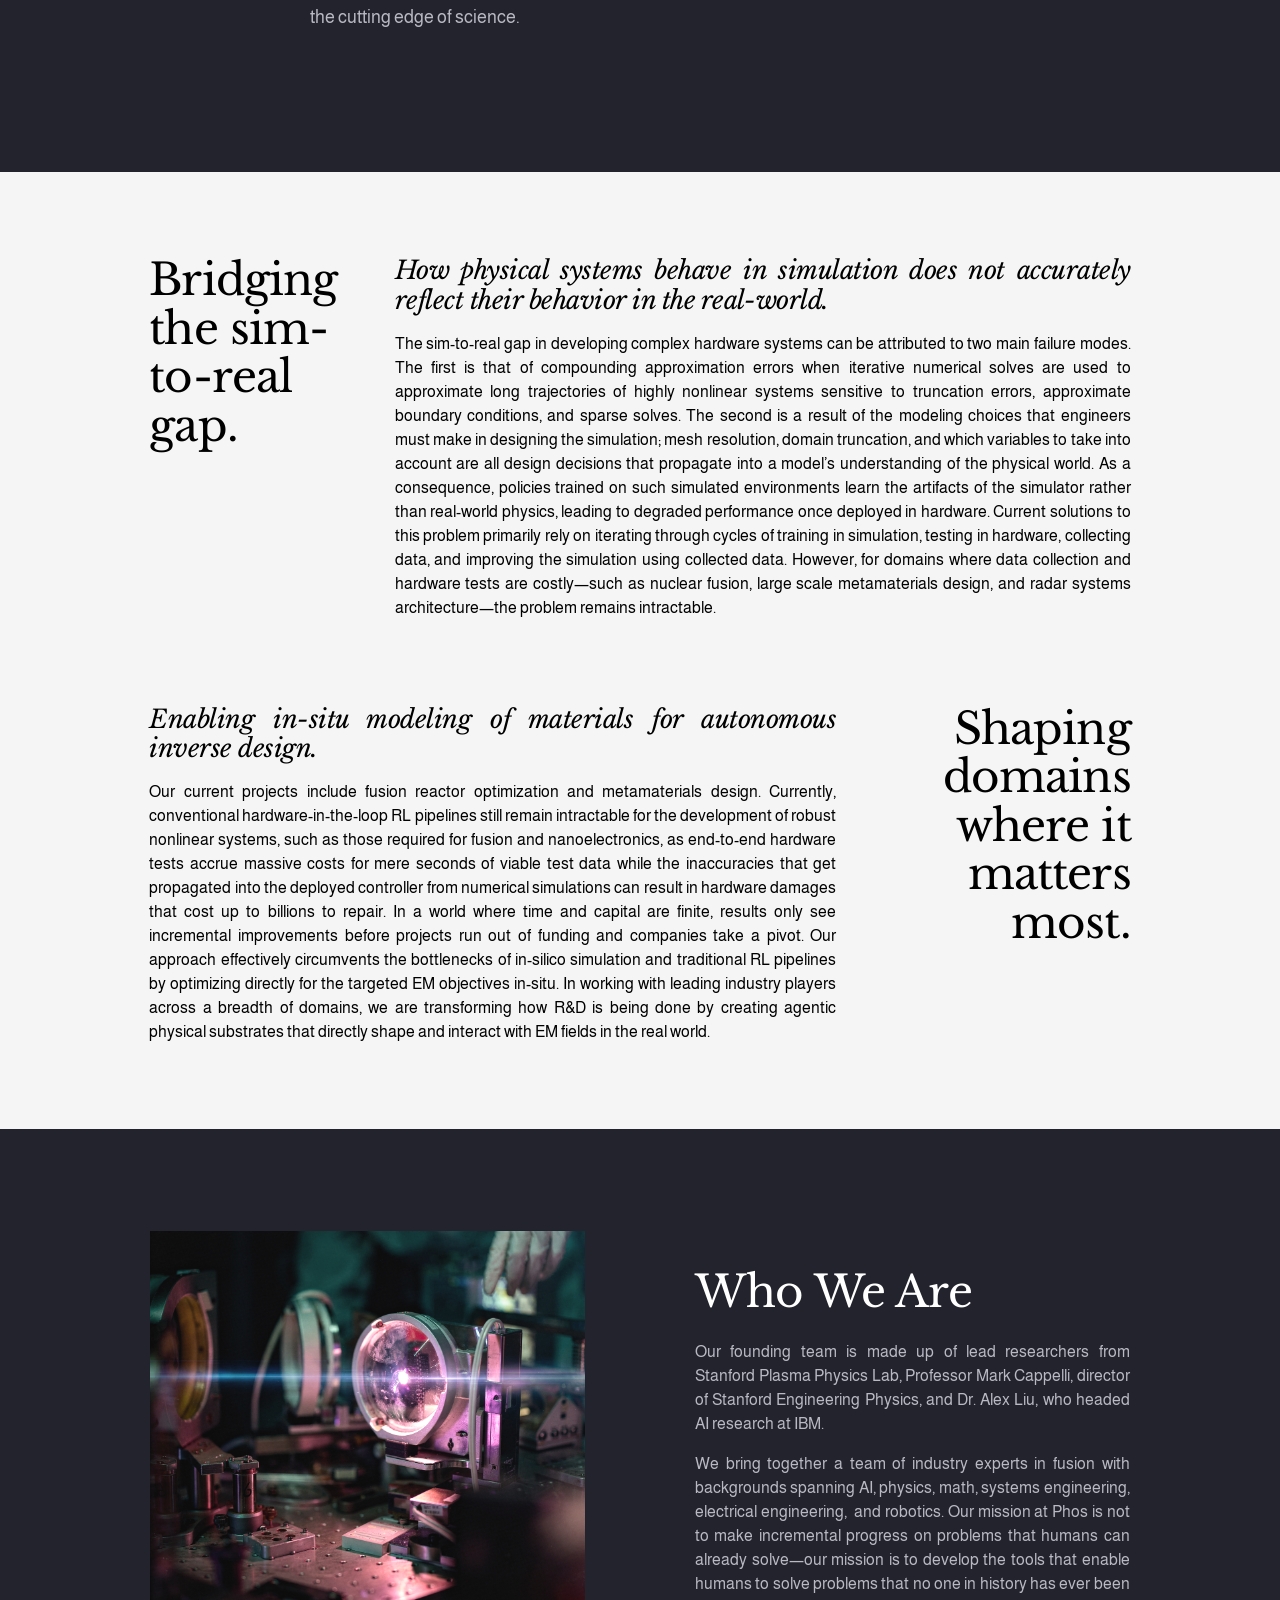
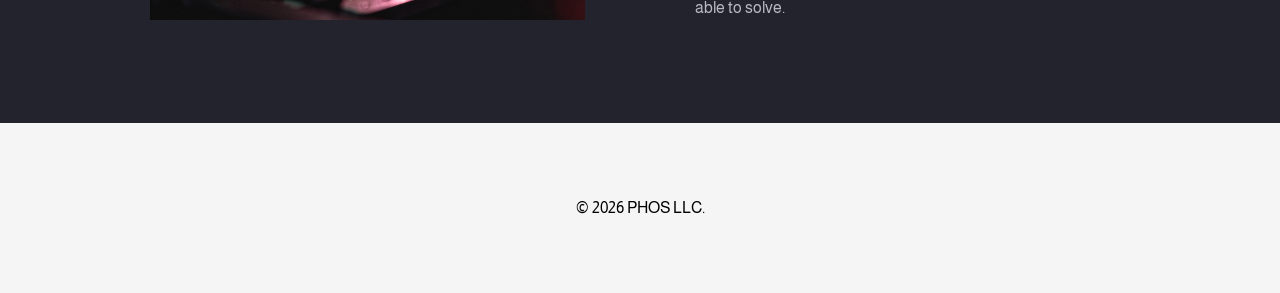
==== commit 83b6650d: "Edit statement section copy Co-Authored-By: Claude Opus 4.8 (1M context) <noreply@anthropic.com>" ====
--- a/index.html
+++ b/index.html
@@ -1820,11 +1820,11 @@
   </style>
   <div class="phos-statement__inner">
     <p class="phos-statement__eyebrow">What we do</p>
-    <h2 class="phos-statement__headline">PHOS is a research and development lab building frontier hardware-integrated AI systems for generalized electromagnetic field design.</h2>
+    <h2 class="phos-statement__headline">PHOS is a research and development lab building frontier hardware systems for generalized electromagnetic field design.</h2>
     <hr class="phos-statement__rule" />
     <div class="phos-statement__body">
-      <p>How molecules behave in a chemical reaction, how neurons fire in the brain, and how information flows on chip all come down to the electromagnetic (EM) forces governing our everyday interactions. To model such forces in each case requires specialized hardware to collect real-world data as well as carefully designed simulation software built on complex numerical solvers. To model those forces in a general, physically verified environment without real-world deployment is impossible&mdash;until now.</p>
-      <p>Our generalized EM RL training pipeline is directly integrated with proprietary hardware that uses electronically tunable plasma elements to simulate arbitrary material compounds and dynamic EM environments in-situ at nanosecond precision. Partnering with industry leaders in nuclear fusion, metamaterials development, edge computing, and more, we are building novel R&D pipelines to tackle open problems at the cutting edge of science.</p>
+      <p>How molecules behave in a chemical reaction, how neurons fire in the brain, and how information flows on chip all come down to the electromagnetic (EM) forces governing our everyday interactions. Modeling how these forces behave is a case-specific process, requiring specialized hardware to collect real-world data and carefully designed simulation software built on complex numerical solvers. Modeling the behavior of such forces in a generalizable, physically verified environment without real-world deployment is impossible&mdash;until now.</p>
+      <p>Our proprietary hardware uses electronically tunable plasma elements to simulate dynamic EM environments and material compounds at nanosecond precision. Partnering with industry leaders in nuclear fusion, metamaterials development, edge computing, and more, we are building novel R&D pipelines to tackle open problems at the cutting edge of science.</p>
     </div>
   </div>
 </section>
@@ -3881,7 +3881,7 @@
 </div>
 </div></div></div><div class="fe-block fe-block-0cbf6c32a73782197ed2"><div class="sqs-block website-component-block sqs-block-website-component sqs-block-html html-block" data-block-css="[&quot;og_assets/4ad94e_website.components.html.styles.css&quot;]" data-block-scripts="[&quot;og_assets/28a0e7_website.components.html.visitor.js&quot;]" data-block-type="1337" data-definition-name="website.components.html" data-sqsp-block="text" data-website-component-id="0cbf6c32a73782197ed2" id="block-0cbf6c32a73782197ed2"><div class="sqs-block-content"><div class="sqs-text-block-container">
   
-  <div class="sqs-html-content" data-sqsp-text-block-content><p class="" style="text-align: justify; ; white-space:pre-wrap;" data-rte-preserve-empty="true">Our founding team is made up of lead researchers from Stanford Plasma Physics Lab, Professor Mark Cappelli, director of Stanford Engineering Physics, and Dr. Alex Liu, who headed AI research at IBM.</p><p class="" style="text-align: justify; ; white-space:pre-wrap;" data-rte-preserve-empty="true">We bring together a team of industry experts in nuclear fusion with backgrounds spanning AI, physics, math, systems engineering, electrical engineering,  and robotics. Our mission at Phos is not to make incremental progress on problems that humans can already solve—our mission is to develop the tools that enable humans to solve problems that no one in history has ever been able to solve.</p></div>
+  <div class="sqs-html-content" data-sqsp-text-block-content><p class="" style="text-align: justify; ; white-space:pre-wrap;" data-rte-preserve-empty="true">Our founding team is made up of lead researchers from Stanford Plasma Physics Lab, Professor Mark Cappelli, director of Stanford Engineering Physics, and Dr. Alex Liu, who headed AI research at IBM.</p><p class="" style="text-align: justify; ; white-space:pre-wrap;" data-rte-preserve-empty="true">We bring together a team of industry experts in fusion with backgrounds spanning AI, physics, math, systems engineering, electrical engineering,  and robotics. Our mission at Phos is not to make incremental progress on problems that humans can already solve—our mission is to develop the tools that enable humans to solve problems that no one in history has ever been able to solve.</p></div>
 
 
   
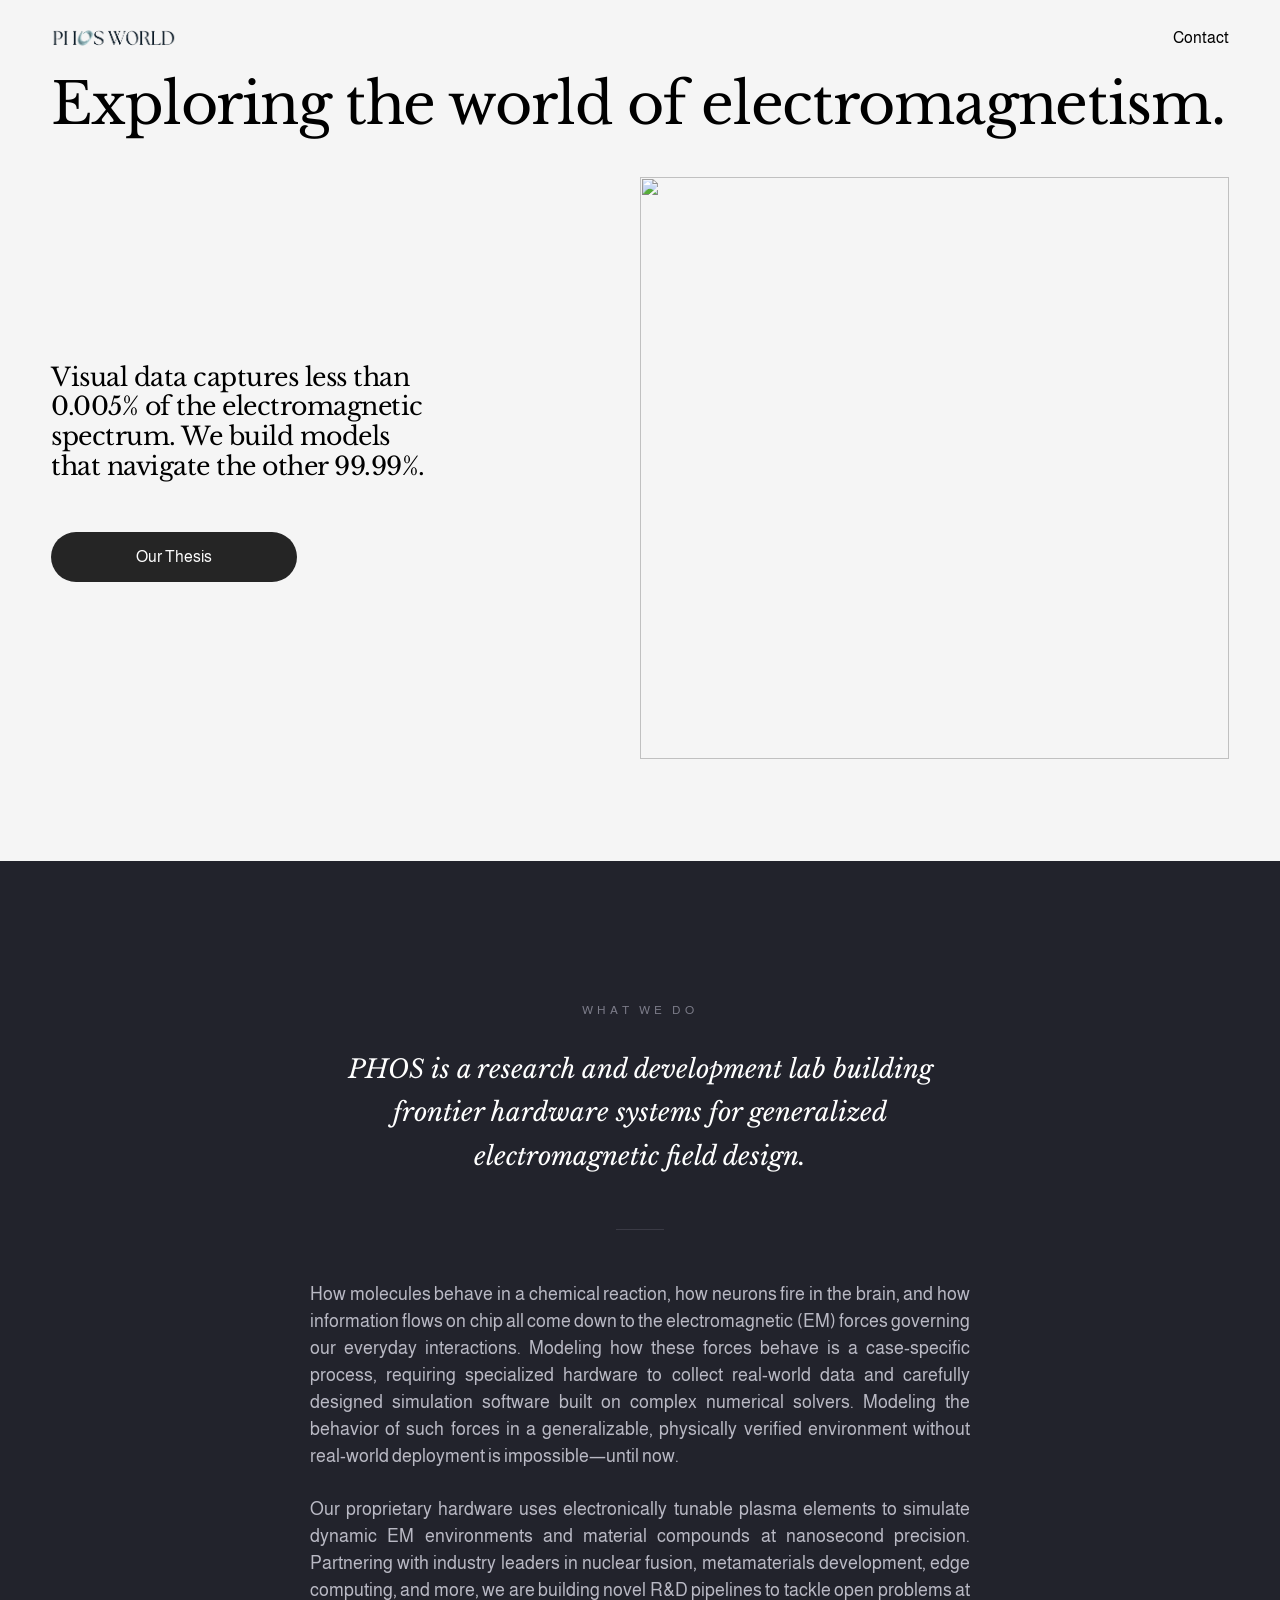
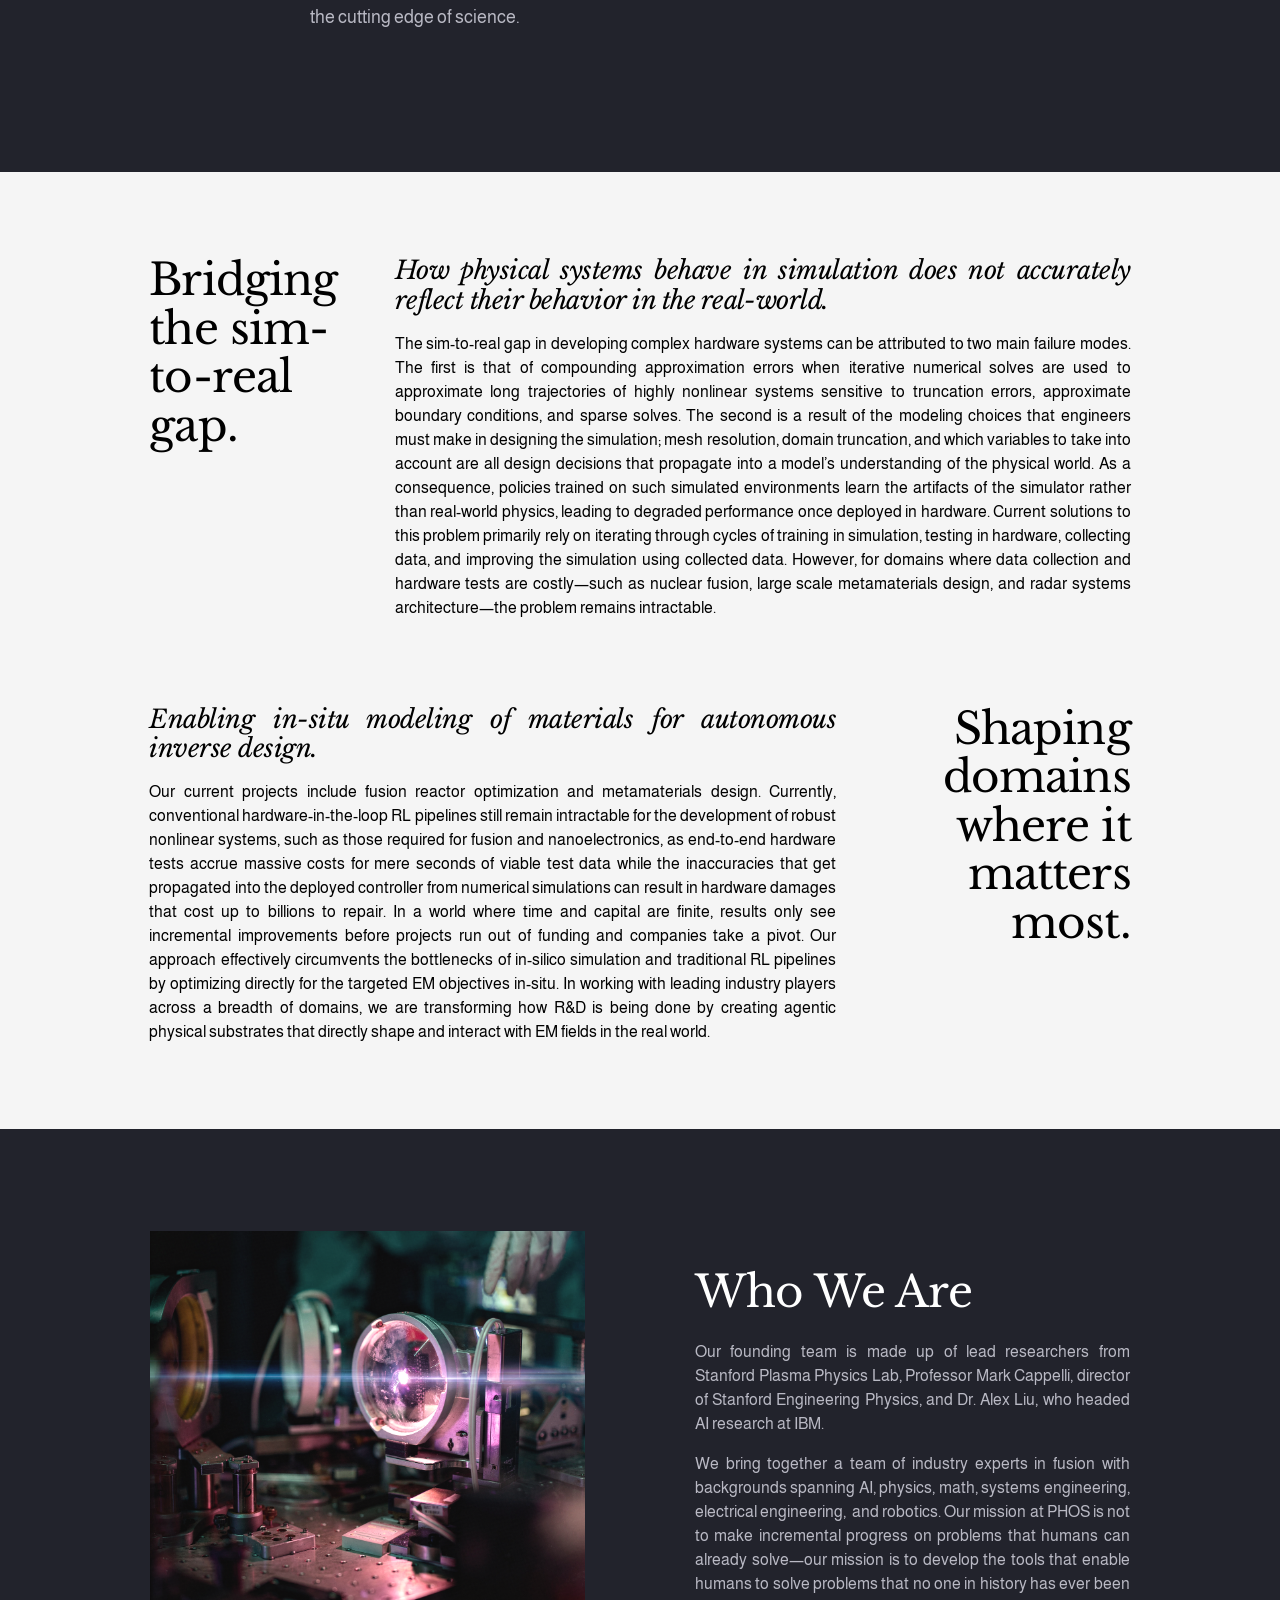
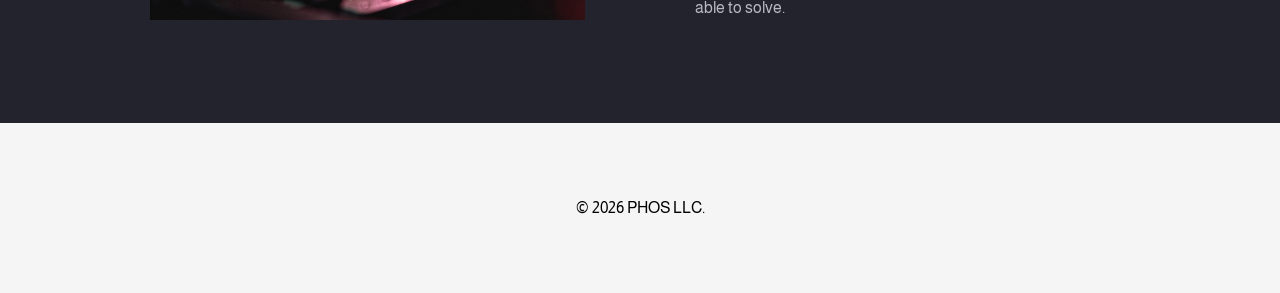
==== commit 002a00f3: "Capitalize PHOS in team mission line Co-Authored-By: Claude Opus 4.8 (1M context) <noreply@anthropic" ====
--- a/index.html
+++ b/index.html
@@ -3881,7 +3881,7 @@
 </div>
 </div></div></div><div class="fe-block fe-block-0cbf6c32a73782197ed2"><div class="sqs-block website-component-block sqs-block-website-component sqs-block-html html-block" data-block-css="[&quot;og_assets/4ad94e_website.components.html.styles.css&quot;]" data-block-scripts="[&quot;og_assets/28a0e7_website.components.html.visitor.js&quot;]" data-block-type="1337" data-definition-name="website.components.html" data-sqsp-block="text" data-website-component-id="0cbf6c32a73782197ed2" id="block-0cbf6c32a73782197ed2"><div class="sqs-block-content"><div class="sqs-text-block-container">
   
-  <div class="sqs-html-content" data-sqsp-text-block-content><p class="" style="text-align: justify; ; white-space:pre-wrap;" data-rte-preserve-empty="true">Our founding team is made up of lead researchers from Stanford Plasma Physics Lab, Professor Mark Cappelli, director of Stanford Engineering Physics, and Dr. Alex Liu, who headed AI research at IBM.</p><p class="" style="text-align: justify; ; white-space:pre-wrap;" data-rte-preserve-empty="true">We bring together a team of industry experts in fusion with backgrounds spanning AI, physics, math, systems engineering, electrical engineering,  and robotics. Our mission at Phos is not to make incremental progress on problems that humans can already solve—our mission is to develop the tools that enable humans to solve problems that no one in history has ever been able to solve.</p></div>
+  <div class="sqs-html-content" data-sqsp-text-block-content><p class="" style="text-align: justify; ; white-space:pre-wrap;" data-rte-preserve-empty="true">Our founding team is made up of lead researchers from Stanford Plasma Physics Lab, Professor Mark Cappelli, director of Stanford Engineering Physics, and Dr. Alex Liu, who headed AI research at IBM.</p><p class="" style="text-align: justify; ; white-space:pre-wrap;" data-rte-preserve-empty="true">We bring together a team of industry experts in fusion with backgrounds spanning AI, physics, math, systems engineering, electrical engineering,  and robotics. Our mission at PHOS is not to make incremental progress on problems that humans can already solve—our mission is to develop the tools that enable humans to solve problems that no one in history has ever been able to solve.</p></div>
 
 
   
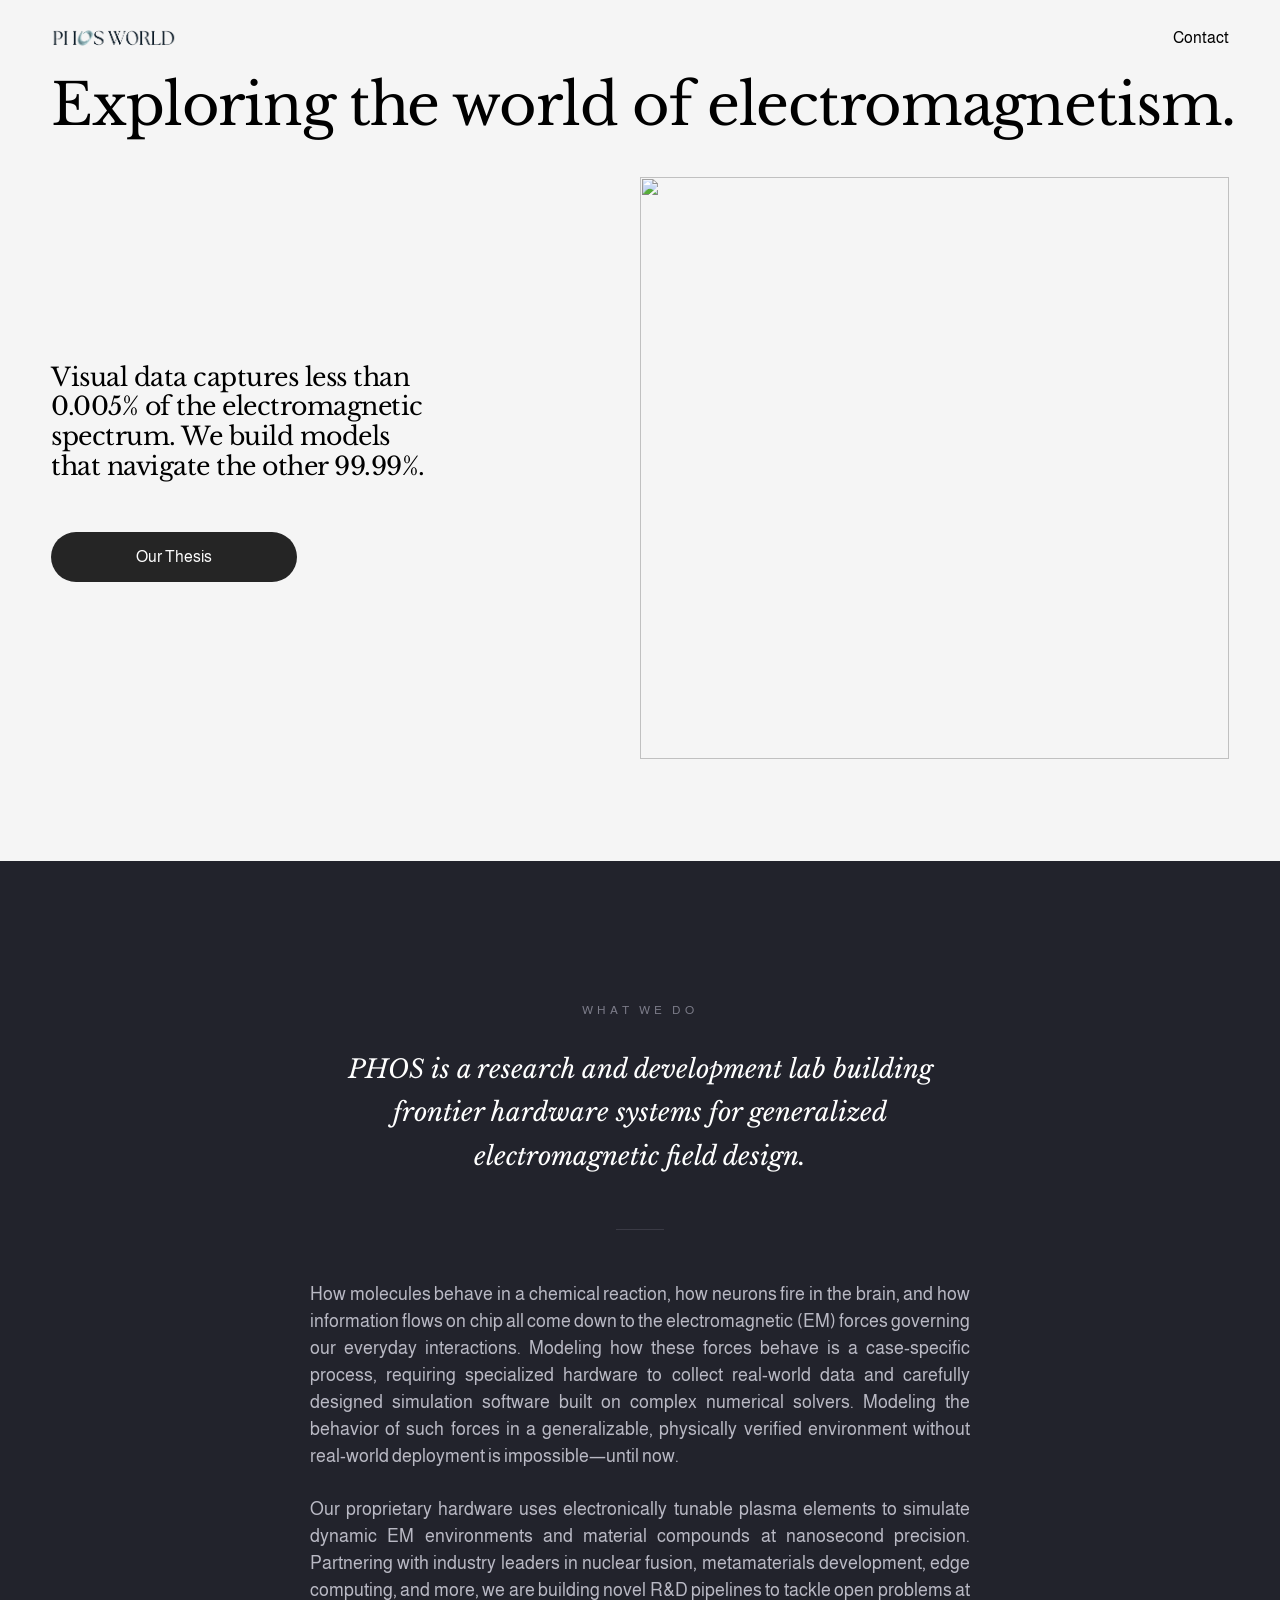
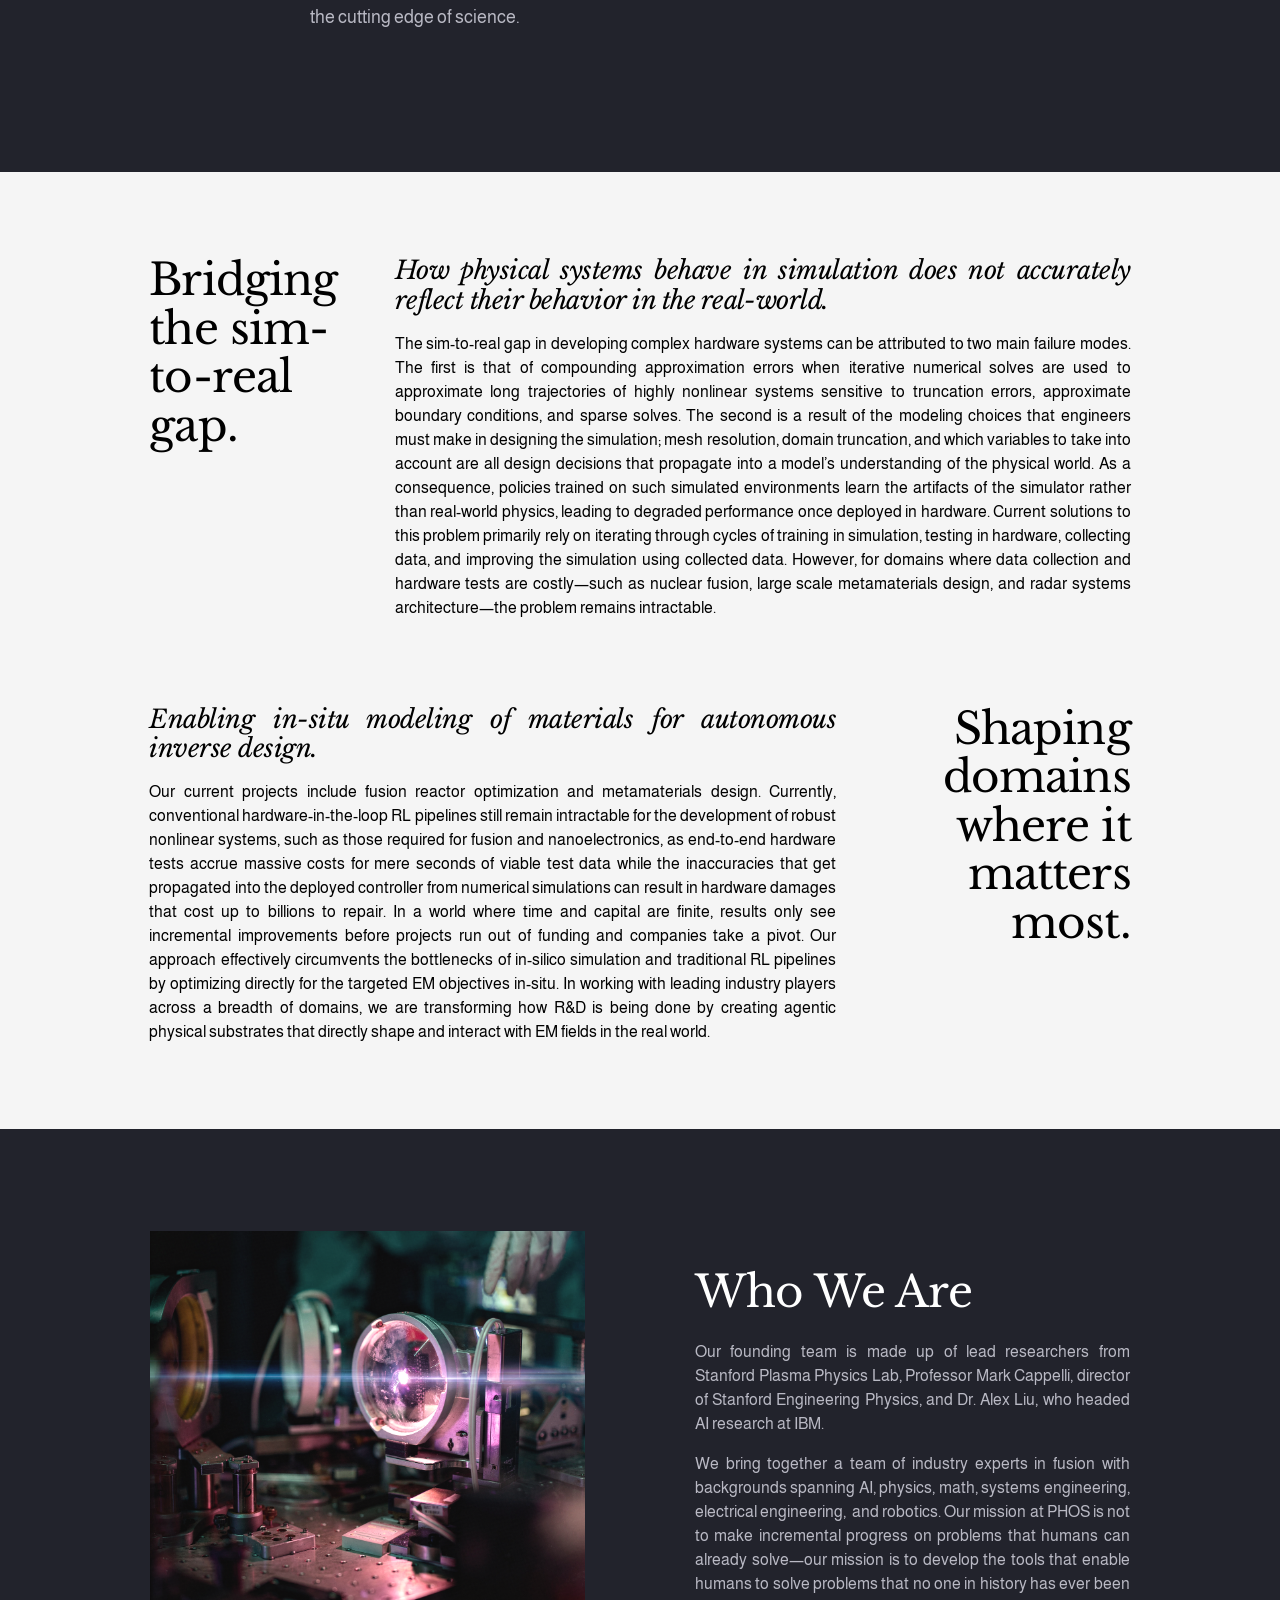
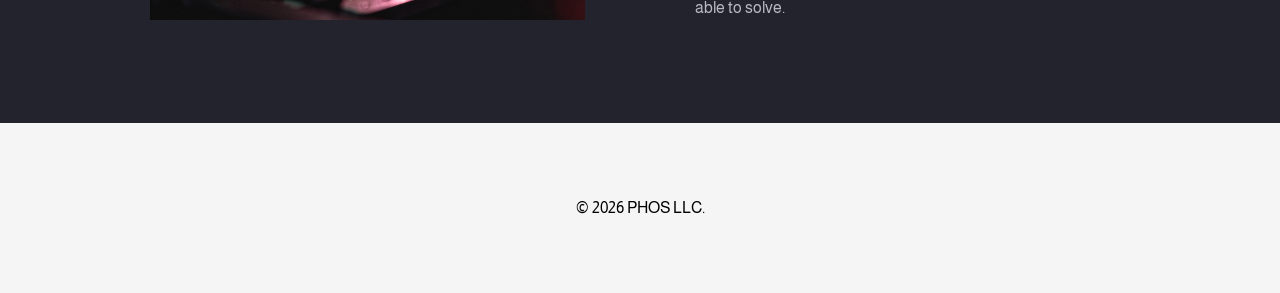
==== commit 4727dcf5: "Mobile: reorder fusion blocks (Shaping first) + justify Enabling lead - Mobile-only block order: Sha" ====
--- a/index.html
+++ b/index.html
@@ -2414,7 +2414,7 @@
 
 
   .fe-block-89ef855c52d36d3a1494 {
-    grid-area: 2/2/11/10;
+    grid-area: 4/2/13/10;
     z-index: 7;
 
     @media (max-width: 767px) {
@@ -2451,7 +2451,7 @@
   }
 
   .fe-block-a02736f9c99958c57eb8 {
-    grid-area: 11/2/13/10;
+    grid-area: 13/2/15/10;
     z-index: 8;
 
     @media (max-width: 767px) {
@@ -2492,7 +2492,7 @@
   }
 
   .fe-block-600ee17f580e1c8c8679 {
-    grid-area: 13/2/15/10;
+    grid-area: 2/2/4/10;
     z-index: 5;
 
     @media (max-width: 767px) {
@@ -3395,6 +3395,13 @@
   .fe-block-89ef855c52d36d3a1494 p{ text-align:justify !important; }
   .fe-block-a02736f9c99958c57eb8 .sqs-html-content,
   .fe-block-a02736f9c99958c57eb8 p{ text-align:justify !important; }
+}
+@media (max-width:767px){
+  /* mobile only: justify the "Enabling in-situ..." lead */
+  .fe-block-89ef855c52d36d3a1494 .sqs-html-content,
+  .fe-block-89ef855c52d36d3a1494 h1,.fe-block-89ef855c52d36d3a1494 h2,
+  .fe-block-89ef855c52d36d3a1494 h3,.fe-block-89ef855c52d36d3a1494 h4,
+  .fe-block-89ef855c52d36d3a1494 p{ text-align:justify !important; }
 }
 </style>
 
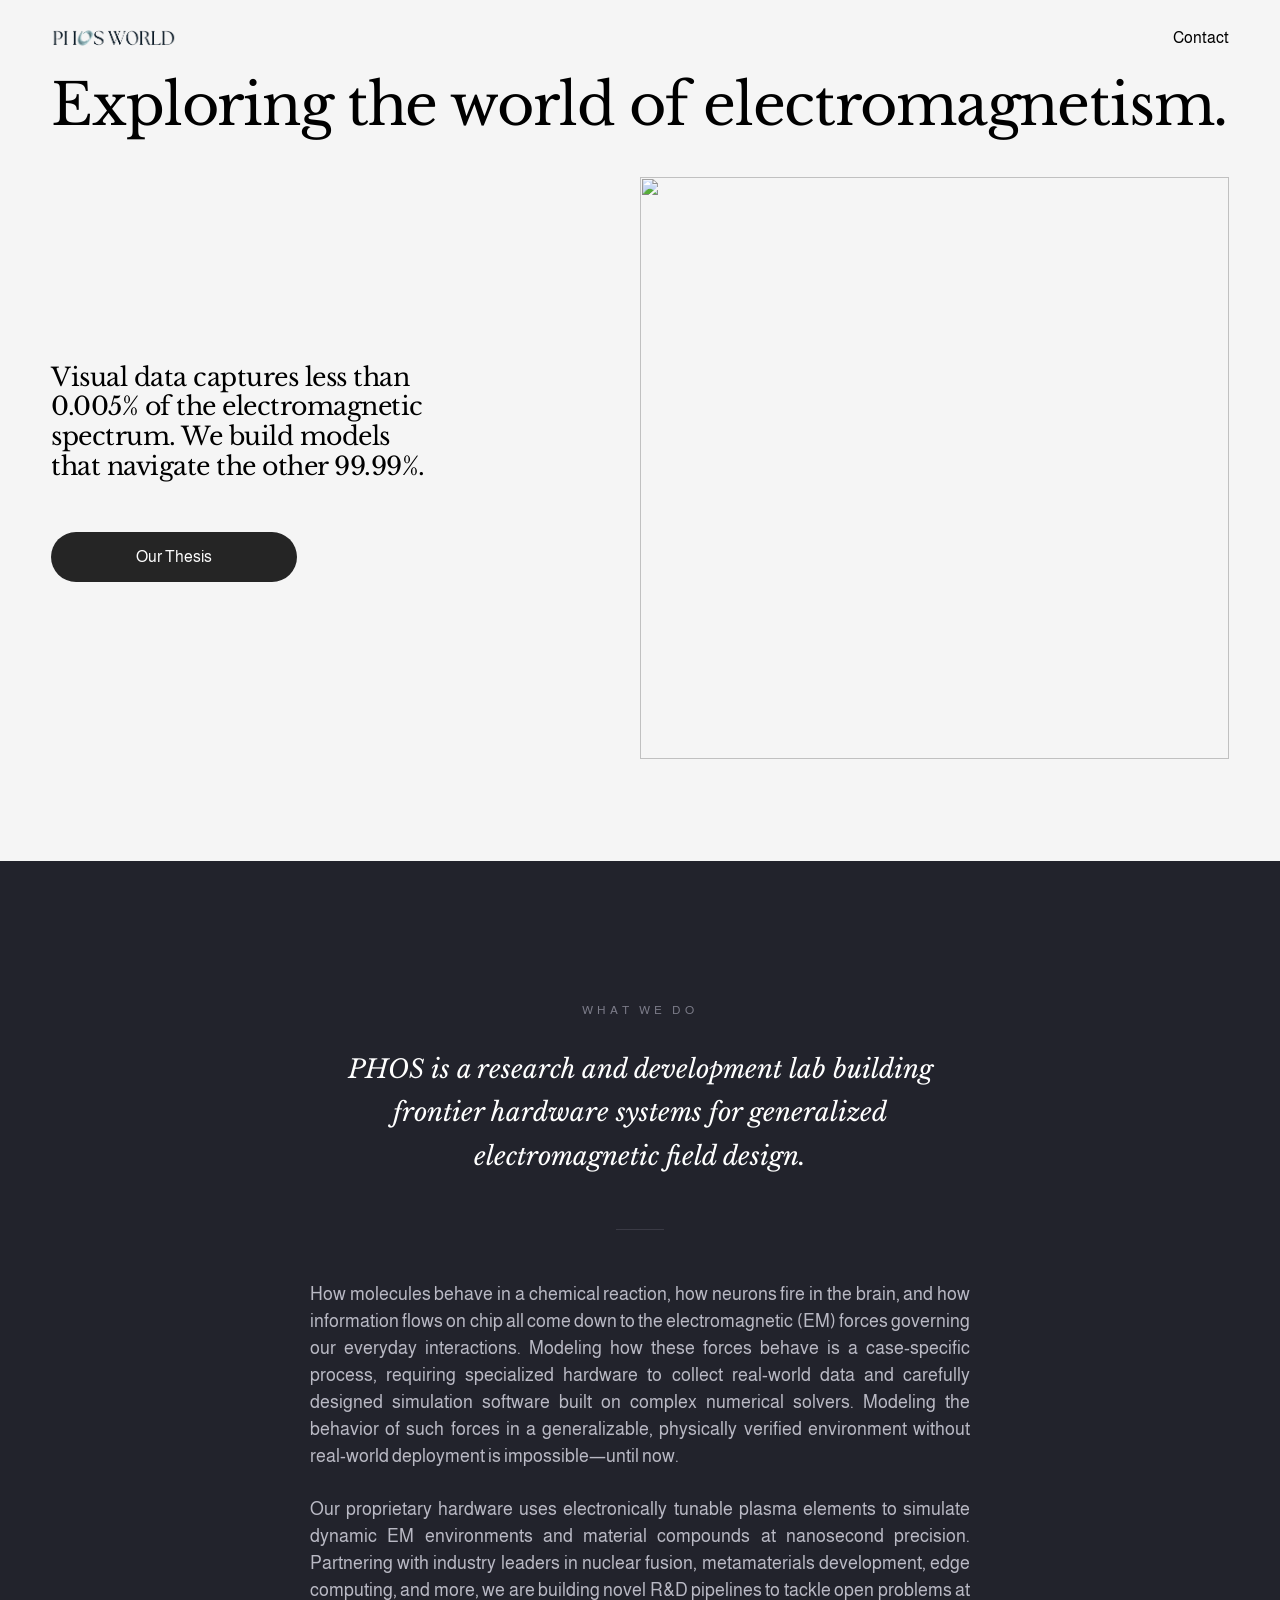
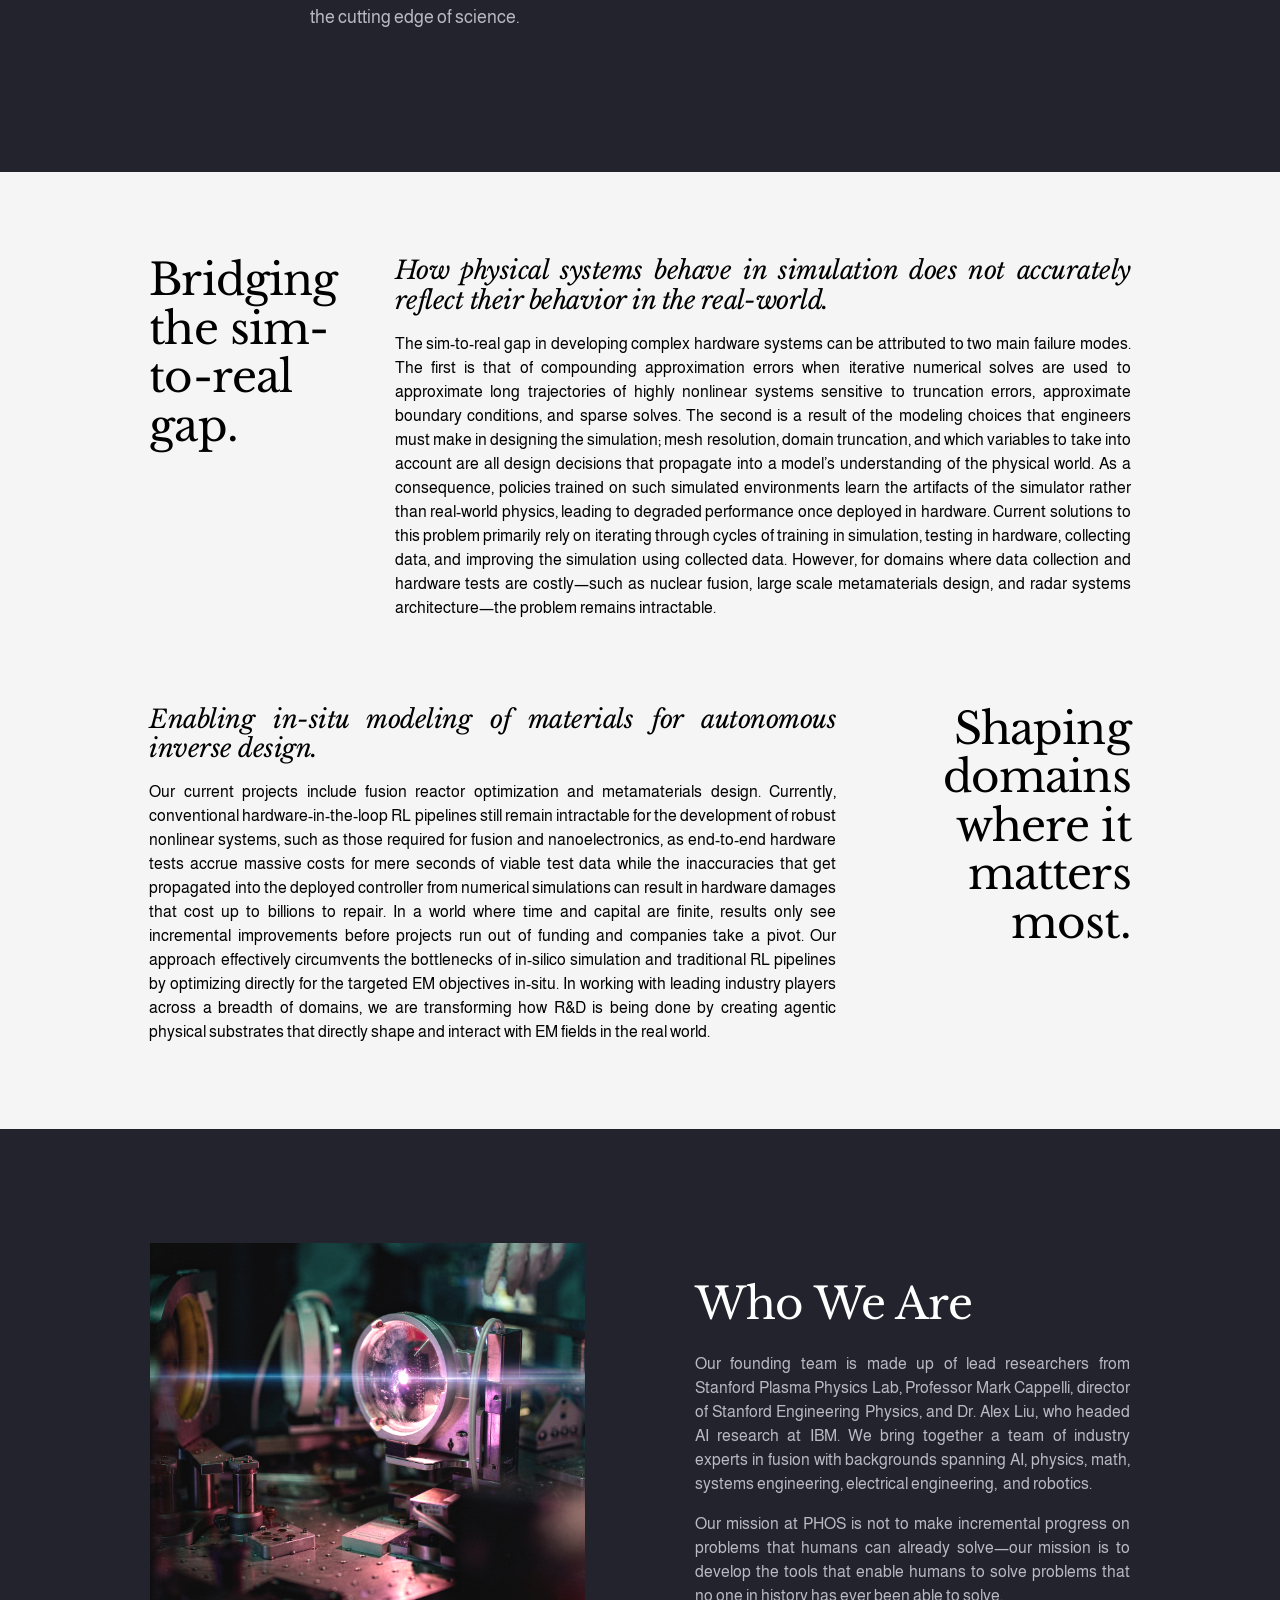
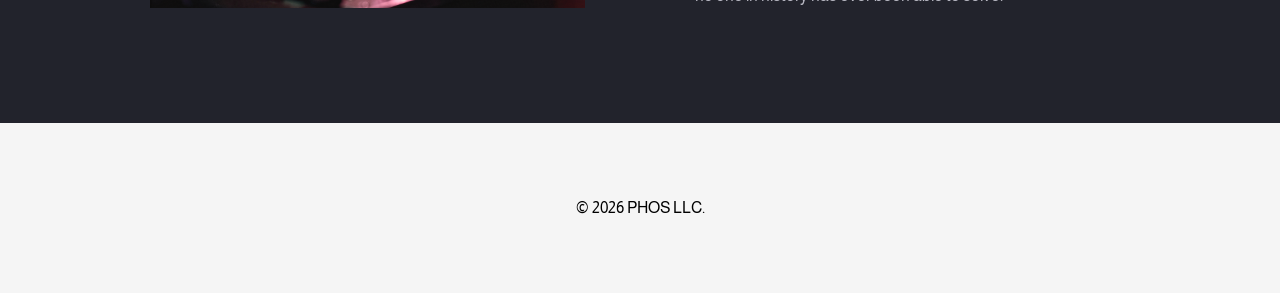
==== commit af92452a: "Restructure team section paragraphs Co-Authored-By: Claude Opus 4.8 (1M context) <noreply@anthropic." ====
--- a/index.html
+++ b/index.html
@@ -3888,7 +3888,7 @@
 </div>
 </div></div></div><div class="fe-block fe-block-0cbf6c32a73782197ed2"><div class="sqs-block website-component-block sqs-block-website-component sqs-block-html html-block" data-block-css="[&quot;og_assets/4ad94e_website.components.html.styles.css&quot;]" data-block-scripts="[&quot;og_assets/28a0e7_website.components.html.visitor.js&quot;]" data-block-type="1337" data-definition-name="website.components.html" data-sqsp-block="text" data-website-component-id="0cbf6c32a73782197ed2" id="block-0cbf6c32a73782197ed2"><div class="sqs-block-content"><div class="sqs-text-block-container">
   
-  <div class="sqs-html-content" data-sqsp-text-block-content><p class="" style="text-align: justify; ; white-space:pre-wrap;" data-rte-preserve-empty="true">Our founding team is made up of lead researchers from Stanford Plasma Physics Lab, Professor Mark Cappelli, director of Stanford Engineering Physics, and Dr. Alex Liu, who headed AI research at IBM.</p><p class="" style="text-align: justify; ; white-space:pre-wrap;" data-rte-preserve-empty="true">We bring together a team of industry experts in fusion with backgrounds spanning AI, physics, math, systems engineering, electrical engineering,  and robotics. Our mission at PHOS is not to make incremental progress on problems that humans can already solve—our mission is to develop the tools that enable humans to solve problems that no one in history has ever been able to solve.</p></div>
+  <div class="sqs-html-content" data-sqsp-text-block-content><p class="" style="text-align: justify; ; white-space:pre-wrap;" data-rte-preserve-empty="true">Our founding team is made up of lead researchers from Stanford Plasma Physics Lab, Professor Mark Cappelli, director of Stanford Engineering Physics, and Dr. Alex Liu, who headed AI research at IBM. We bring together a team of industry experts in fusion with backgrounds spanning AI, physics, math, systems engineering, electrical engineering,  and robotics.</p><p class="" style="text-align: justify; ; white-space:pre-wrap;" data-rte-preserve-empty="true">Our mission at PHOS is not to make incremental progress on problems that humans can already solve—our mission is to develop the tools that enable humans to solve problems that no one in history has ever been able to solve.</p></div>
 
 
   
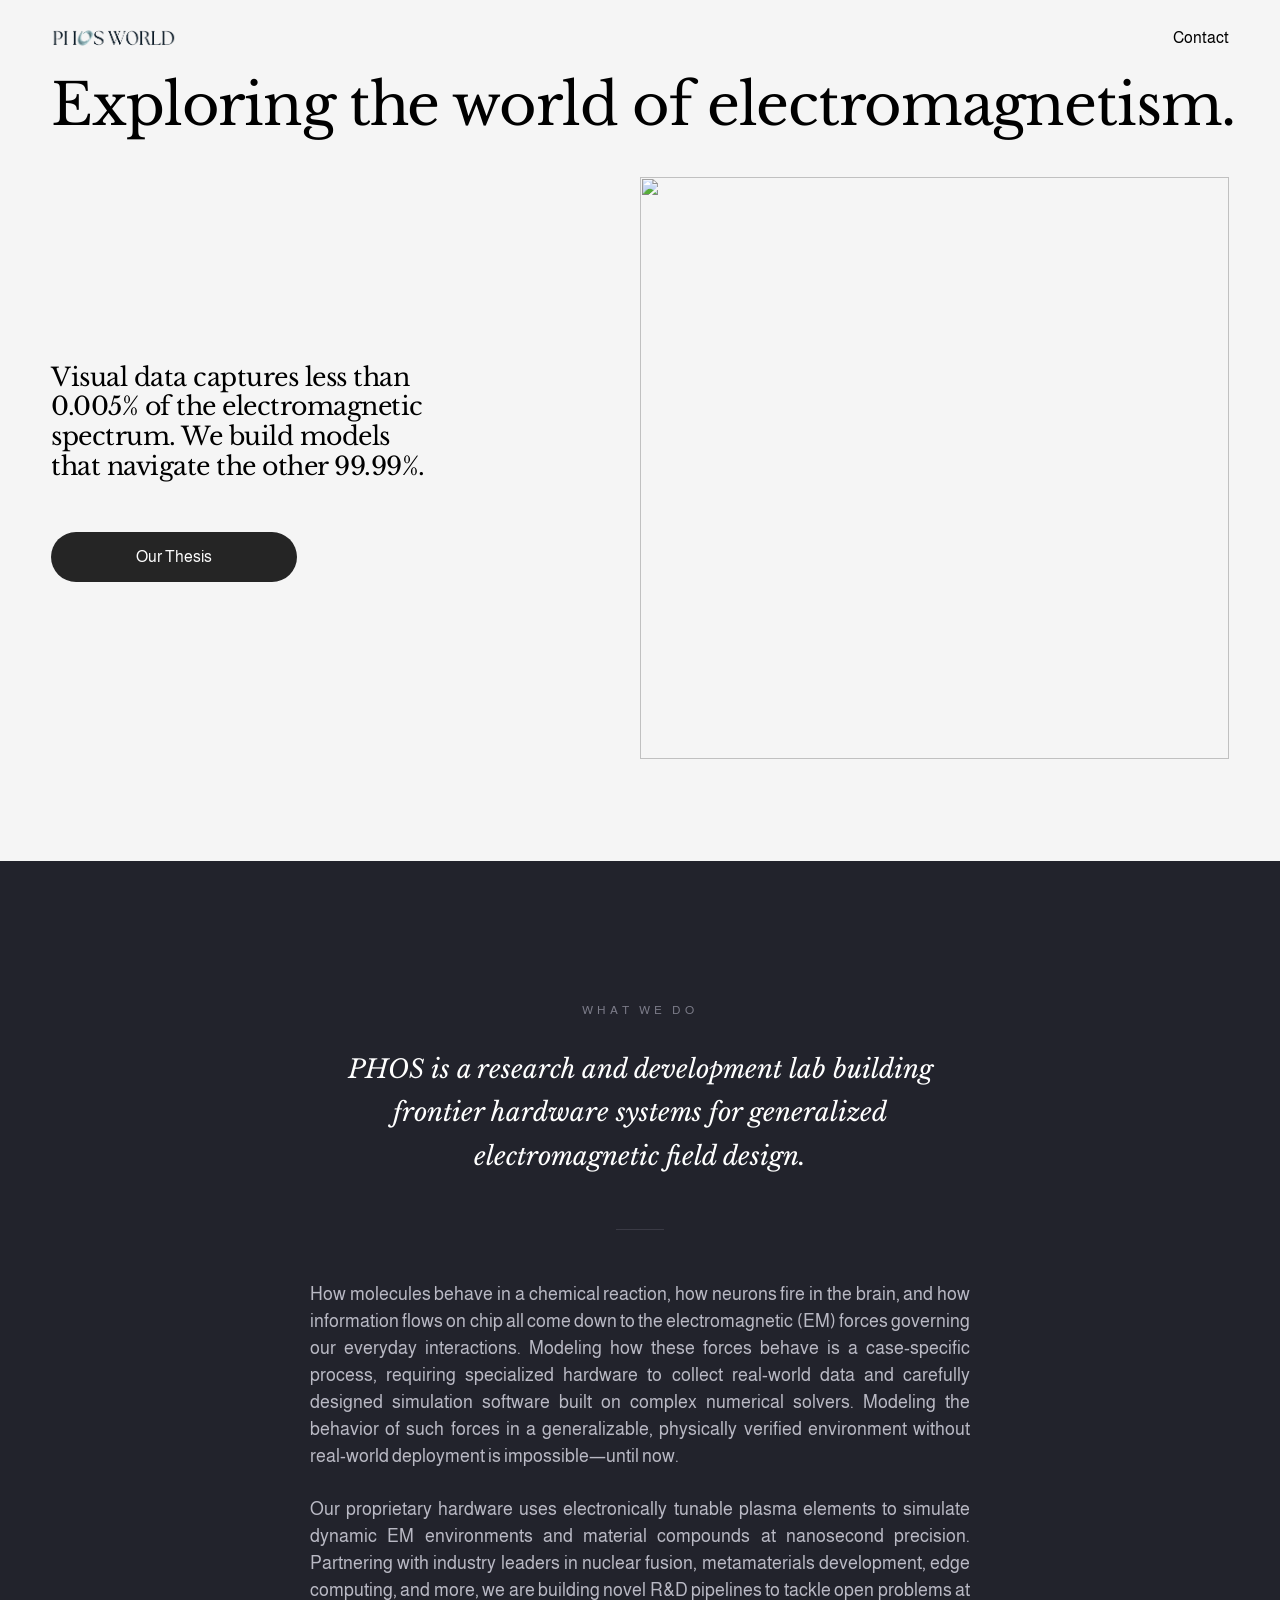
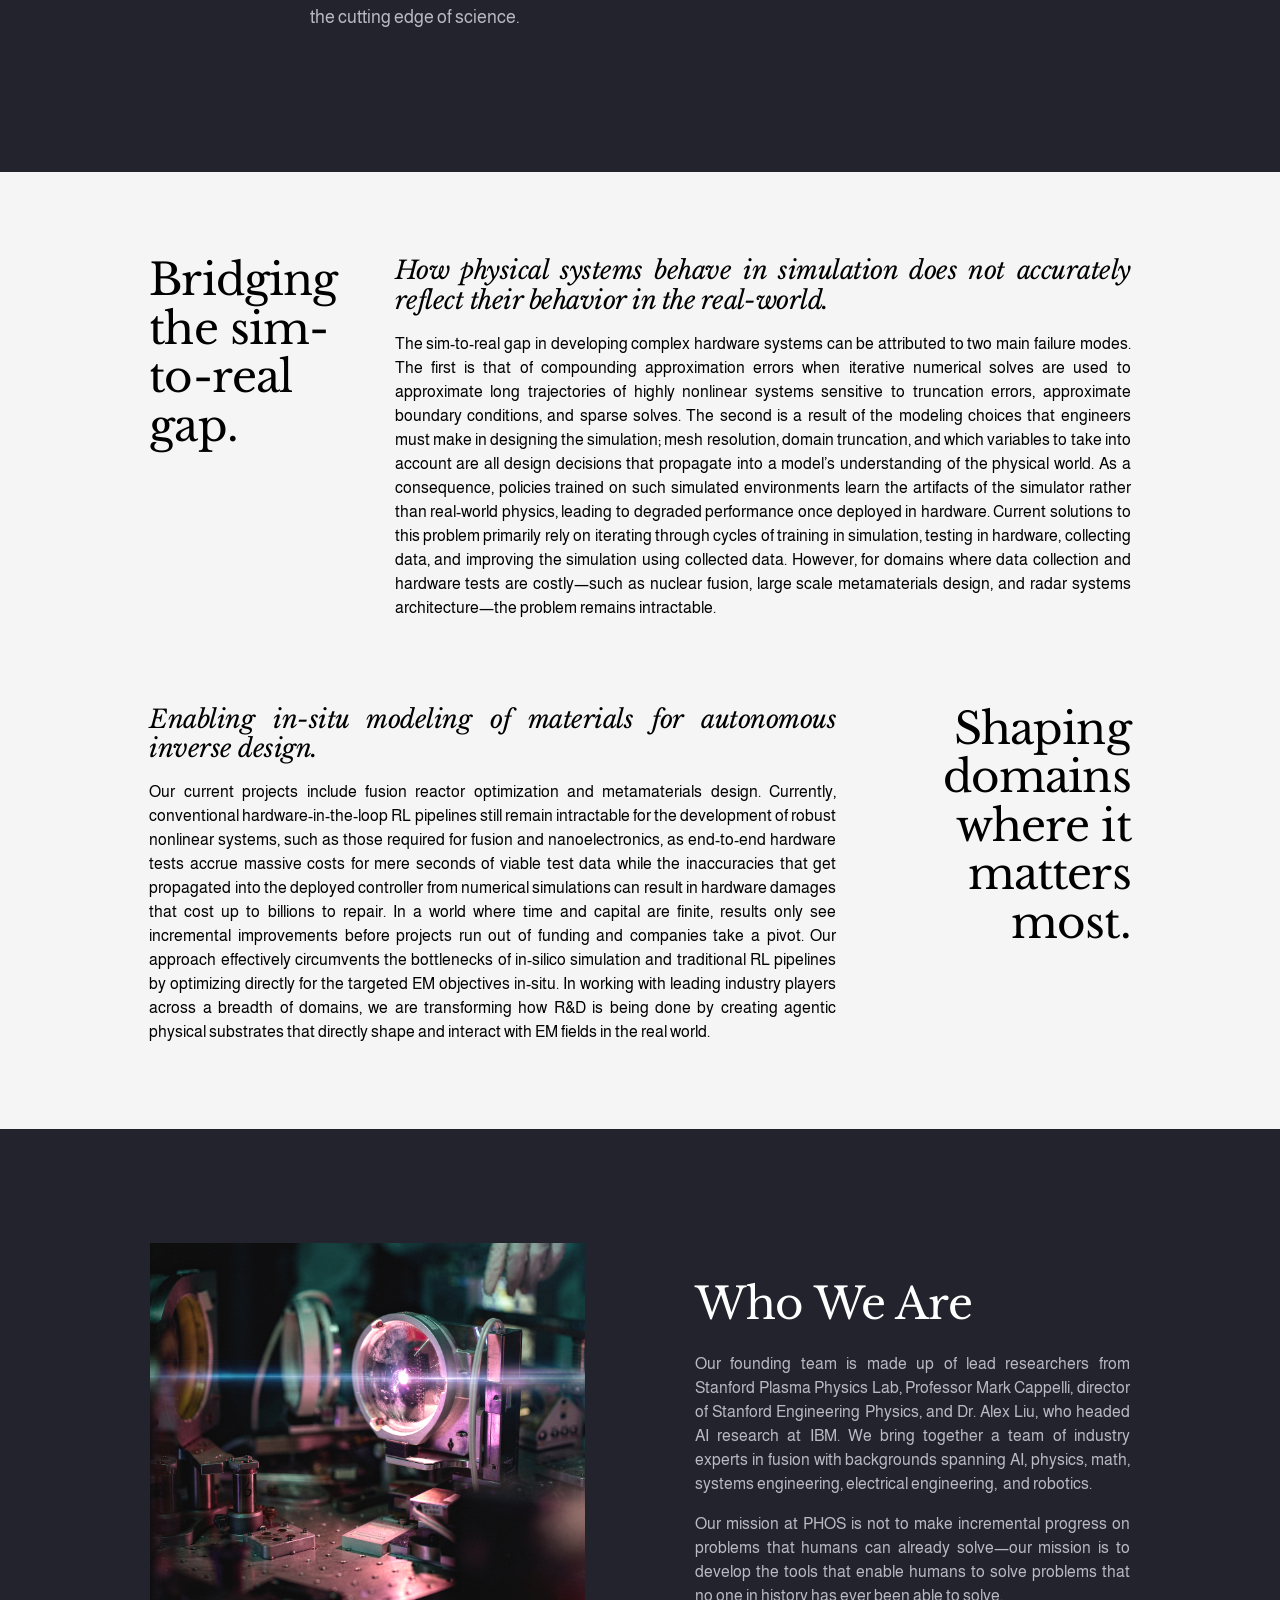
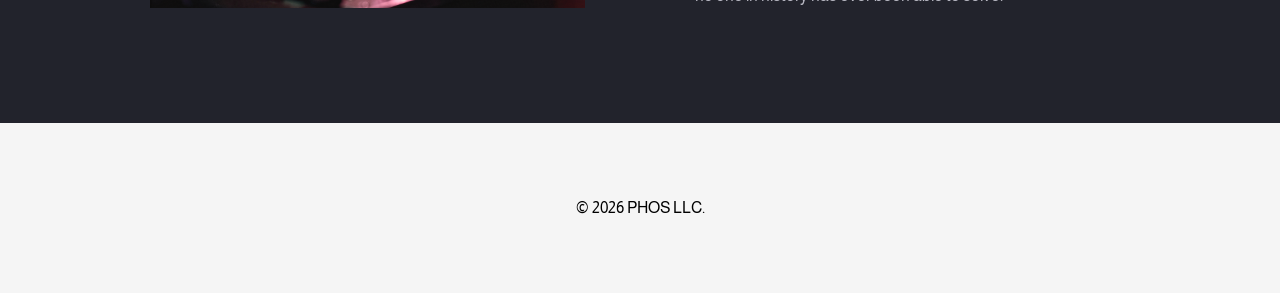
==== commit 94a39257: "Mobile: hero/statement gap, center team image, gap above Who We Are headline - Hero gets a mobile bo" ====
--- a/index.html
+++ b/index.html
@@ -1767,6 +1767,10 @@
   aria-label="What Phos does"
 >
   <style>
+    /* mobile only: add hero bottom white space equal to the horizontal margin (6vw gutter) */
+    @media (max-width:767px){
+      .page-section[data-section-id="6a34a9b068f1d03a5ea14f1f"]{ padding-bottom:var(--sqs-mobile-site-gutter, 6vw); }
+    }
     .phos-statement{
       width:100%;
       background:#22232c; /* sampled from hand_em.png background */
@@ -3422,6 +3426,10 @@
   .page-section[data-section-id="6a3859130686ae345b94739f"] h3,
   .page-section[data-section-id="6a3859130686ae345b94739f"] h4{
     color:#fff !important; /* headline -> match statement headline */
+  }
+  @media (max-width:767px){
+    /* mobile: gap between team image and "Who We Are" headline */
+    .fe-block-b51954a4cd07da5f550d{ margin-top:2rem; }
   }
 </style>
 <section
@@ -3562,7 +3570,7 @@
 
 
   .fe-block-5c63c33d93d65029b8ca {
-    grid-area: 2/4/13/10;
+    grid-area: 2/3/13/9;
     z-index: 3;
 
     @media (max-width: 767px) {
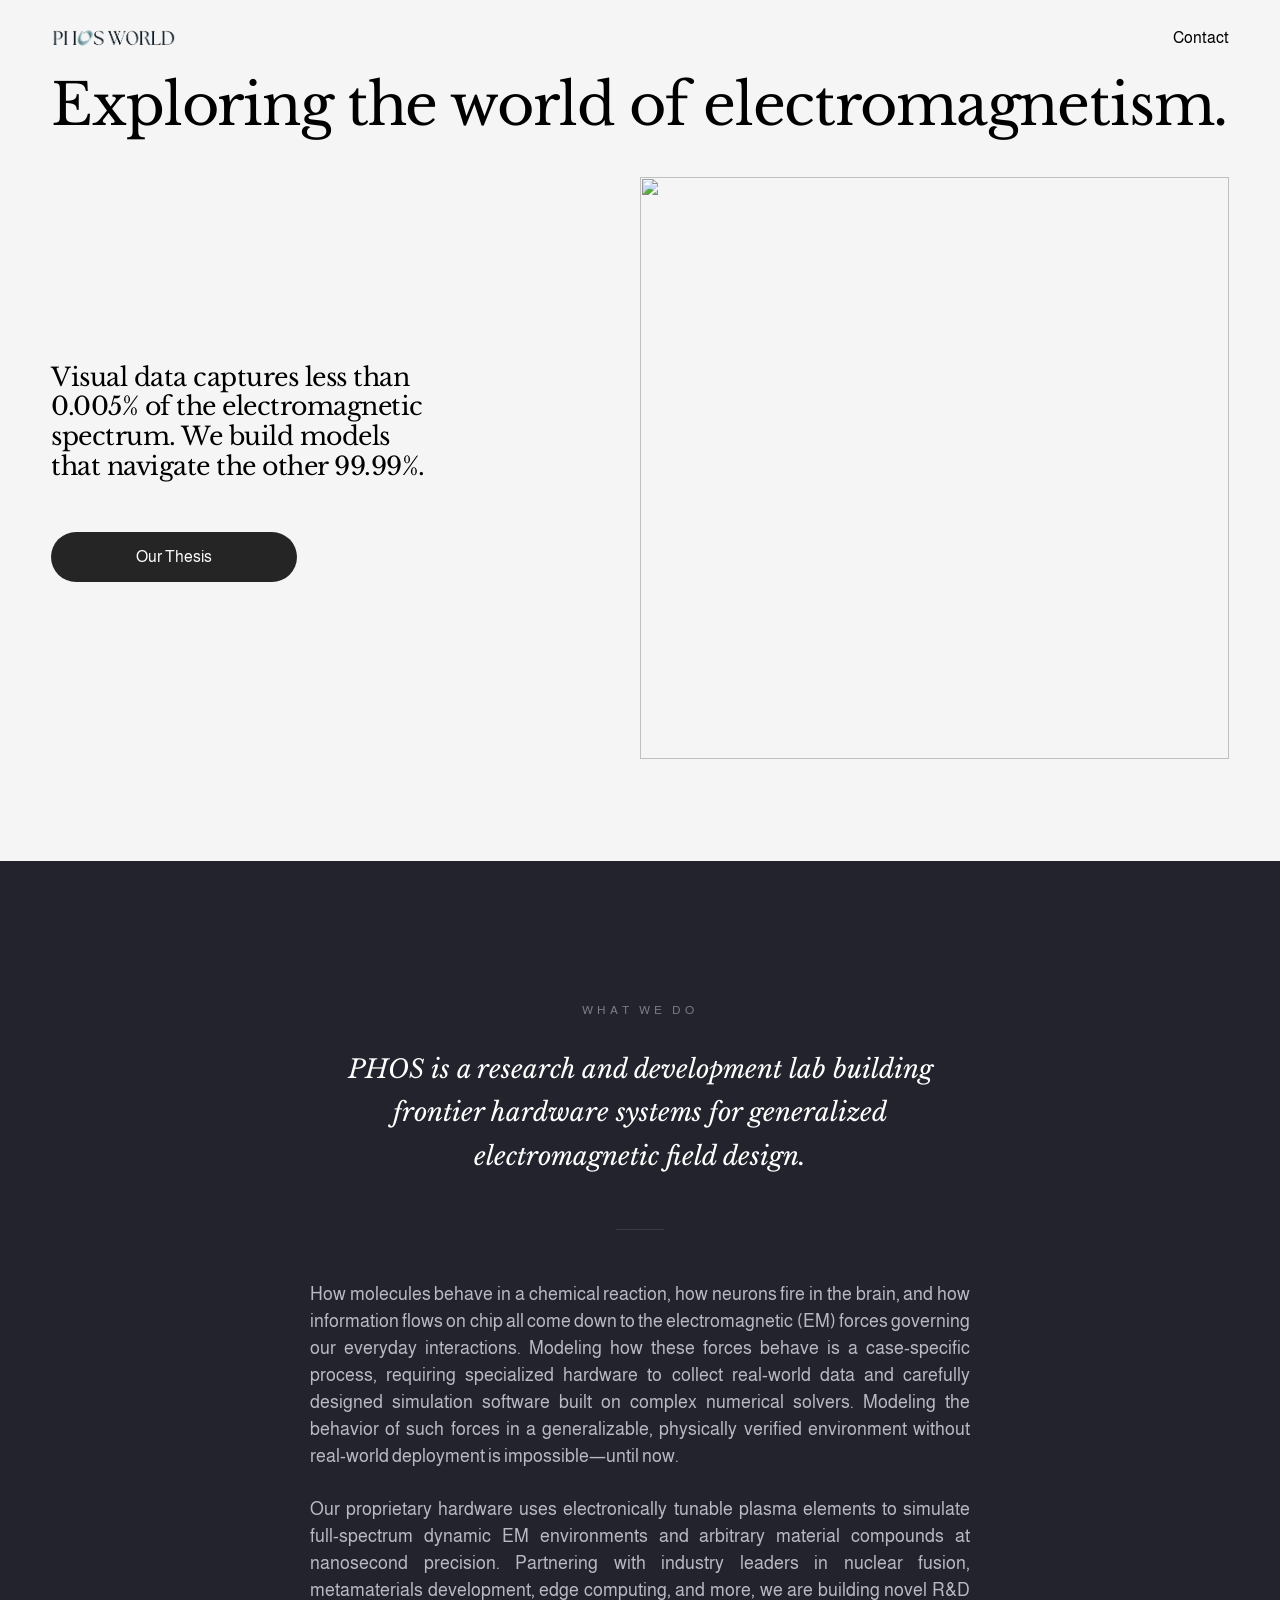
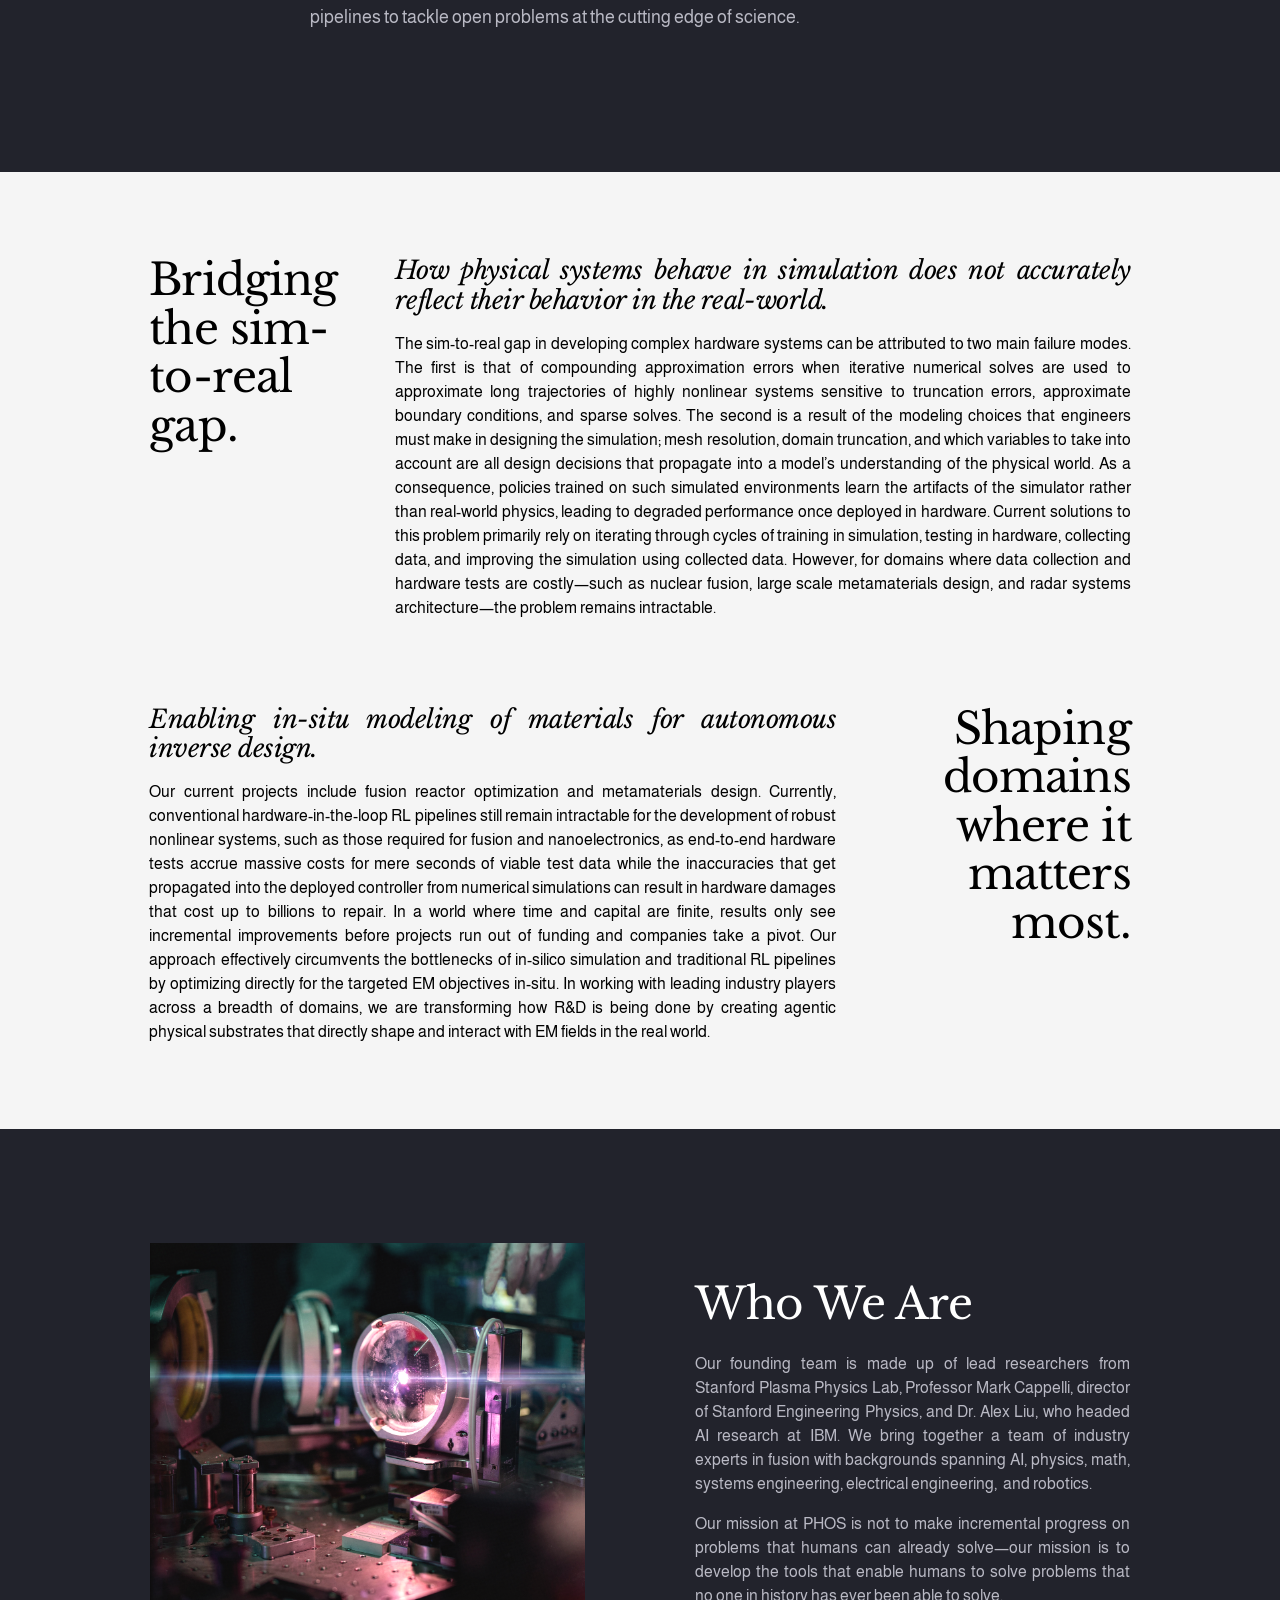
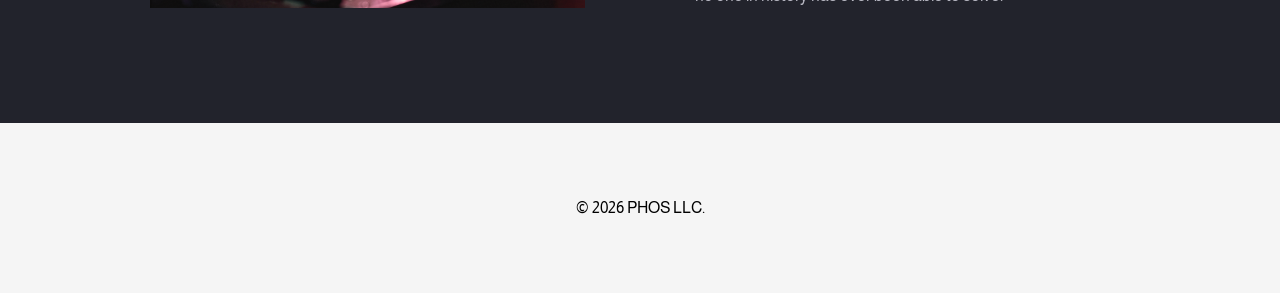
==== commit 398fab99: "Edit statement copy: full-spectrum / arbitrary material compounds Co-Authored-By: Claude Opus 4.8 (1" ====
--- a/index.html
+++ b/index.html
@@ -1828,7 +1828,7 @@
     <hr class="phos-statement__rule" />
     <div class="phos-statement__body">
       <p>How molecules behave in a chemical reaction, how neurons fire in the brain, and how information flows on chip all come down to the electromagnetic (EM) forces governing our everyday interactions. Modeling how these forces behave is a case-specific process, requiring specialized hardware to collect real-world data and carefully designed simulation software built on complex numerical solvers. Modeling the behavior of such forces in a generalizable, physically verified environment without real-world deployment is impossible&mdash;until now.</p>
-      <p>Our proprietary hardware uses electronically tunable plasma elements to simulate dynamic EM environments and material compounds at nanosecond precision. Partnering with industry leaders in nuclear fusion, metamaterials development, edge computing, and more, we are building novel R&D pipelines to tackle open problems at the cutting edge of science.</p>
+      <p>Our proprietary hardware uses electronically tunable plasma elements to simulate full-spectrum dynamic EM environments and arbitrary material compounds at nanosecond precision. Partnering with industry leaders in nuclear fusion, metamaterials development, edge computing, and more, we are building novel R&D pipelines to tackle open problems at the cutting edge of science.</p>
     </div>
   </div>
 </section>
